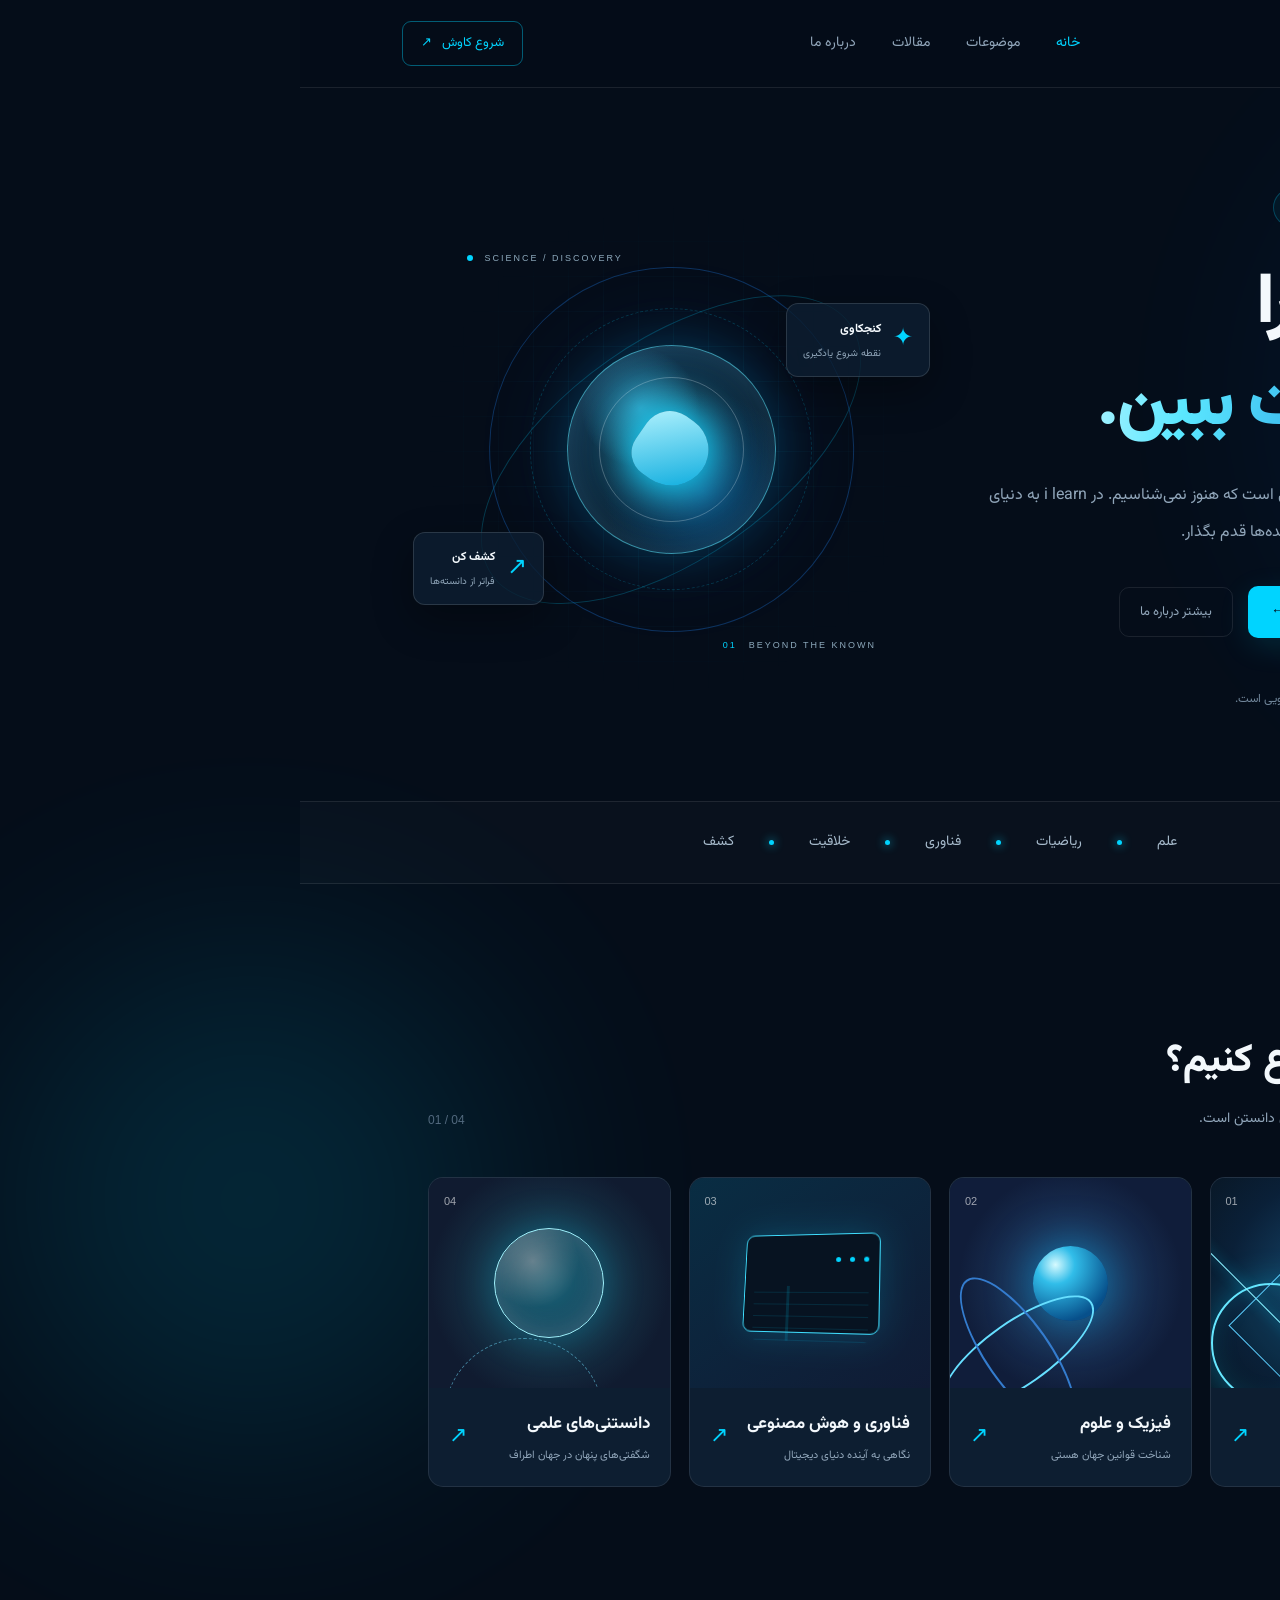
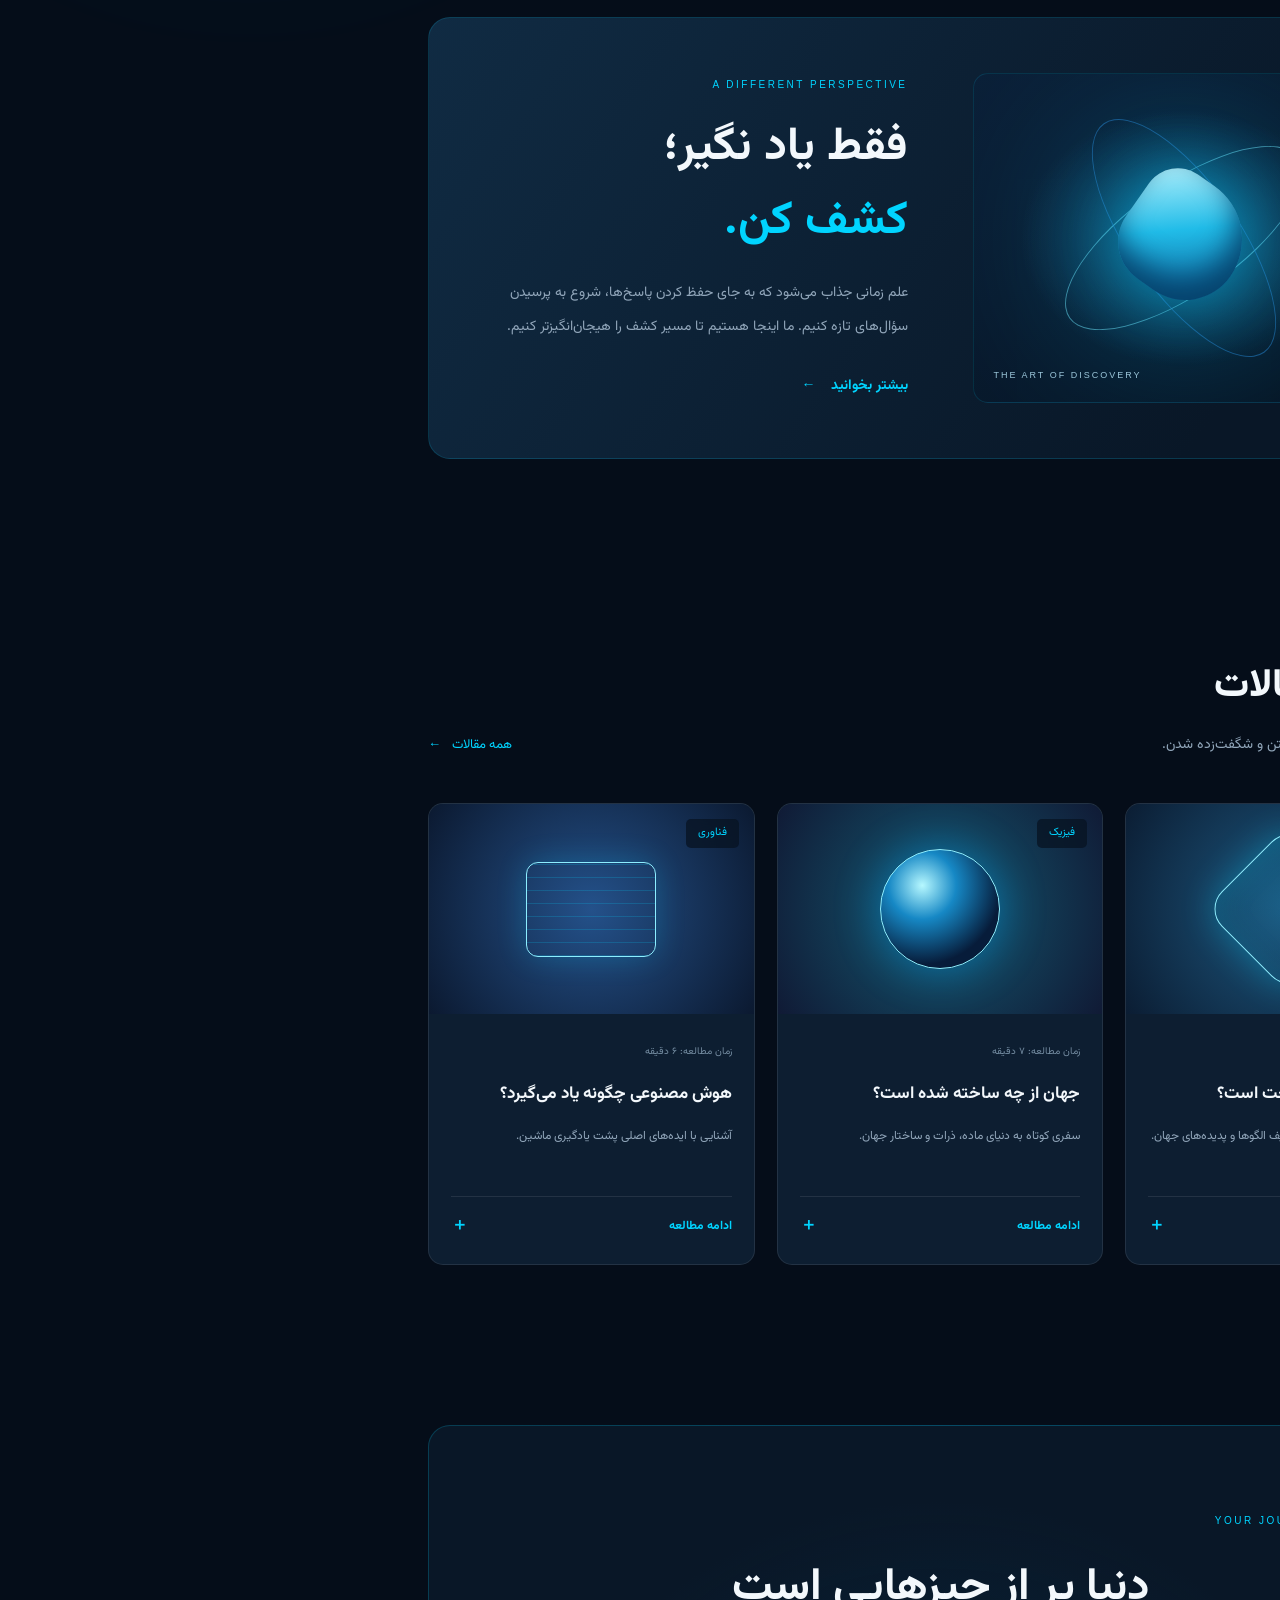
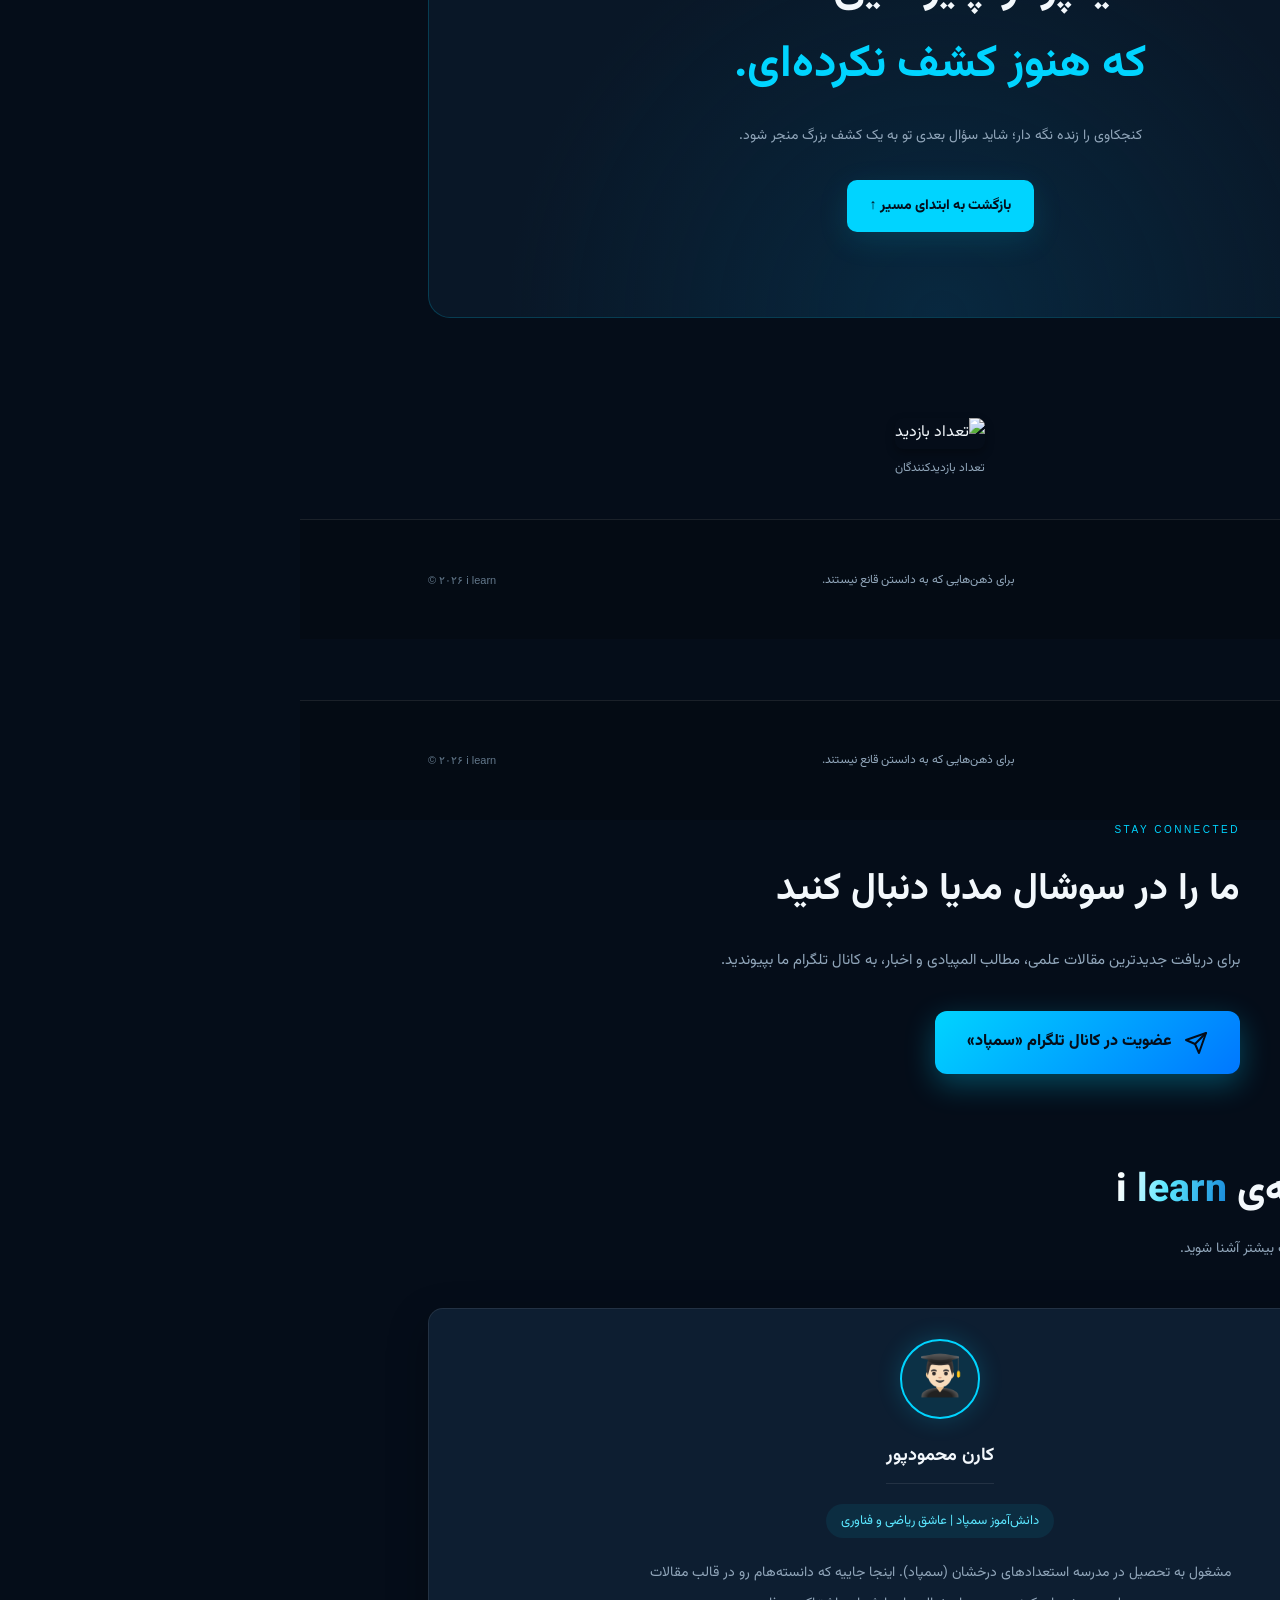
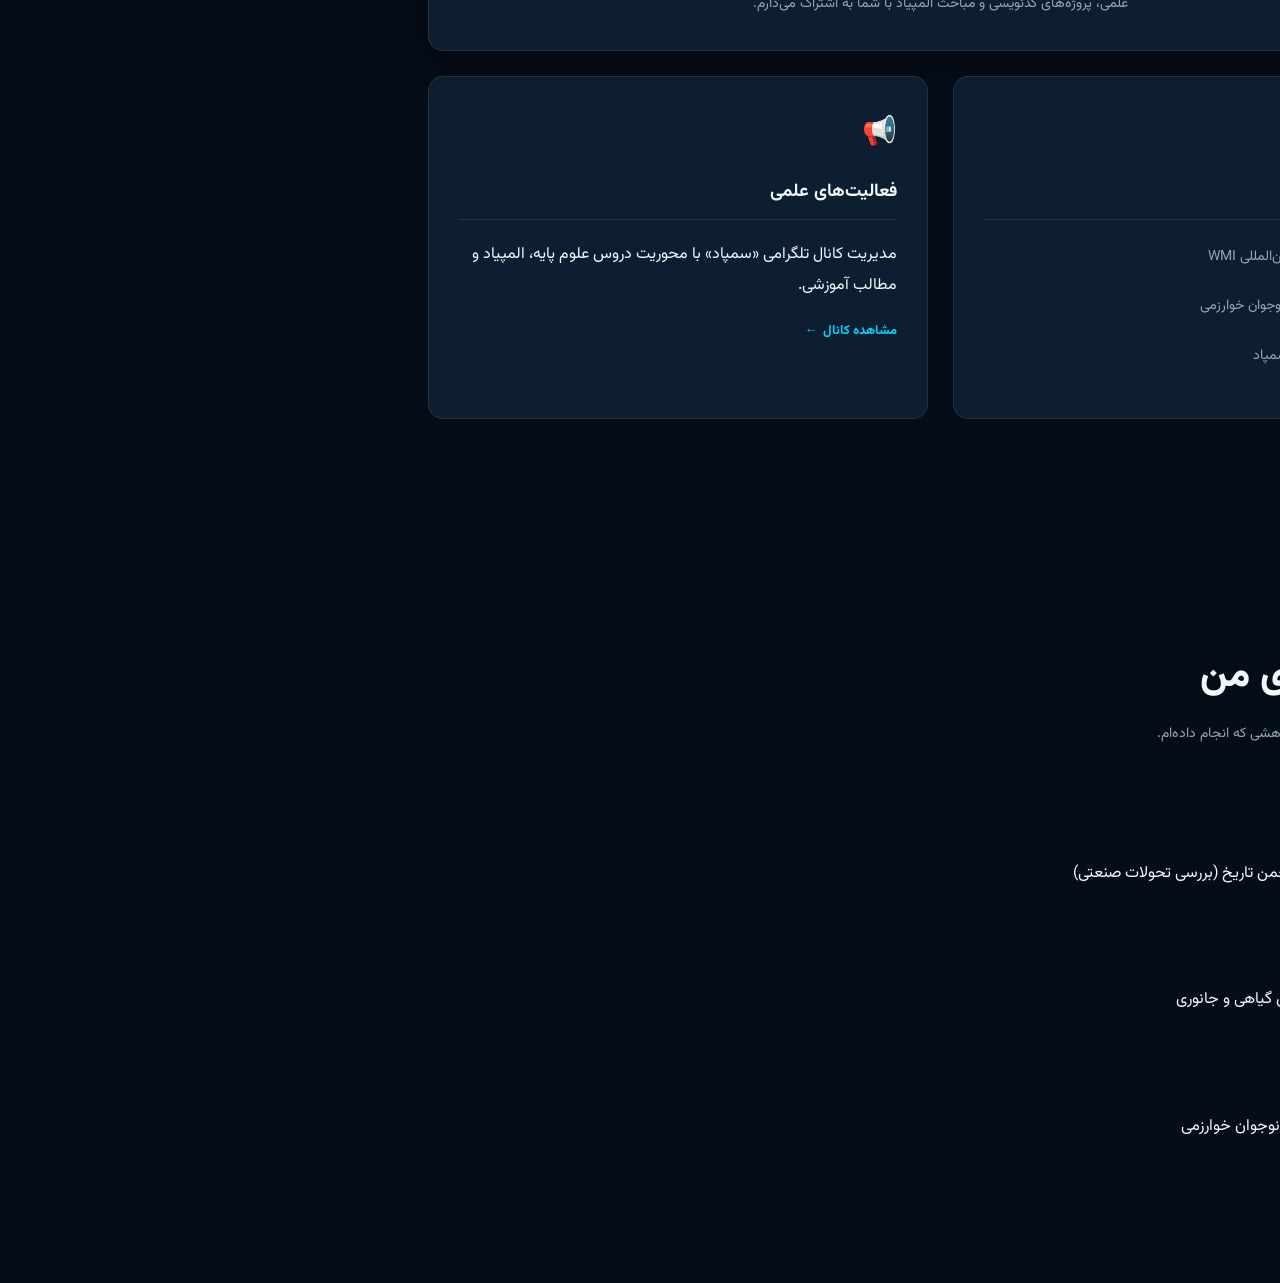
==== index.html @ b5b8e129 "Update index.html" ====
<!DOCTYPE html>
<html lang="fa" dir="rtl">
<head>
    <meta charset="UTF-8">
    <meta name="viewport" content="width=device-width, initial-scale=1.0">
    <meta name="theme-color" content="#050d19">

    <title>i learn | دنیایی برای کشف</title>

    <meta name="description" content="i learn؛ فضایی برای کشف علم، یادگیری ریاضی، فیزیک و فناوری.">

    <link rel="stylesheet" href="style.css">
</head>

<body>

    <!-- پس زمینه تزئینی -->
    <div class="background-glow glow-one"></div>
    <div class="background-glow glow-two"></div>

    <!-- نوار ناوبری -->
    <header class="navbar">
        <a href="#home" class="brand">
            <span class="brand-mark">i</span>
            <span>learn<span class="brand-dot">.</span></span>
        </a>

        <nav class="nav-links">
            <a href="#home" class="active">خانه</a>
            <a href="#explore">موضوعات</a>
            <a href="#articles">مقالات</a>
            <a href="#about">درباره ما</a>
        </nav>

        <a href="#explore" class="nav-cta">
            شروع کاوش
            <span>↗</span>
        </a>

        <button class="menu-toggle" aria-label="باز کردن منو">
            <span></span>
            <span></span>
        </button>
    </header>

    <main>

        <!-- بخش اصلی -->
        <section class="hero" id="home">

            <div class="hero-content">

                <div class="hero-label">
                    <span class="status-dot"></span>
                    دنیایی برای ذهن‌های کنجکاو
                </div>

                <h1>
                    جهان را
                    <span class="gradient-text">متفاوت ببین.</span>
                </h1>

                <p class="hero-description">
                    یادگیری، آغاز کشف چیزهایی است که هنوز نمی‌شناسیم.
                    در i learn به دنیای شگفت‌انگیز علم، فناوری و ایده‌ها قدم بگذار.
                </p>

                <div class="hero-buttons">
                    <a href="#explore" class="button-primary">
                        دنیای دانش را کشف کن
                        <span>←</span>
                    </a>

                    <a href="#about" class="button-secondary">
                        بیشتر درباره ما
                    </a>
                </div>

                <div class="hero-note">
                    <span class="note-line"></span>
                    <span>هر پرسش، آغاز یک ماجراجویی است.</span>
                </div>

            </div>

            <!-- تصویرسازی انتزاعی -->
            <div class="hero-visual">

                <div class="visual-grid"></div>

                <div class="visual-orbit orbit-a"></div>
                <div class="visual-orbit orbit-b"></div>
                <div class="visual-orbit orbit-c"></div>

                <div class="visual-core">
                    <div class="core-inner">
                        <div class="core-light"></div>
                        <div class="core-shape"></div>
                    </div>
                </div>

                <div class="visual-label label-top">
                    <span class="label-indicator"></span>
                    SCIENCE / DISCOVERY
                </div>

                <div class="visual-label label-bottom">
                    <span>01</span>
                    <span>BEYOND THE KNOWN</span>
                </div>

                <div class="floating-card card-top">
                    <span class="floating-icon">✦</span>
                    <div>
                        <strong>کنجکاوی</strong>
                        <small>نقطه شروع یادگیری</small>
                    </div>
                </div>

                <div class="floating-card card-bottom">
                    <span class="floating-icon">↗</span>
                    <div>
                        <strong>کشف کن</strong>
                        <small>فراتر از دانسته‌ها</small>
                    </div>
                </div>

            </div>
        </section>

        <!-- نوار معرفی -->
        <section class="intro-strip">
            <span>علم</span>
            <i></i>
            <span>ریاضیات</span>
            <i></i>
            <span>فناوری</span>
            <i></i>
            <span>خلاقیت</span>
            <i></i>
            <span>کشف</span>
        </section>

        <!-- موضوعات -->
        <section class="explore section" id="explore">

            <div class="section-top">
                <div>
                    <span class="section-kicker">EXPLORE THE WORLD</span>
                    <h2>از کجا شروع کنیم؟</h2>
                    <p>هر مسیر، دریچه‌ای تازه به سوی دانستن است.</p>
                </div>

                <span class="section-number">01 / 04</span>
            </div>

            <div class="category-grid">

                <a href="#articles" class="category-card category-math">
                    <div class="category-image">
                        <div class="math-art">
                            <div class="math-circle"></div>
                            <div class="math-line"></div>
                            <div class="math-square"></div>
                        </div>
                        <span class="category-index">01</span>
                    </div>

                    <div class="category-info">
                        <div>
                            <h3>ریاضیات</h3>
                            <p>زیبایی منطق و دنیای اعداد</p>
                        </div>
                        <span class="category-arrow">↗</span>
                    </div>
                </a>

                <a href="#articles" class="category-card category-physics">
                    <div class="category-image">
                        <div class="physics-art">
                            <div class="physics-sphere"></div>
                            <div class="physics-ring"></div>
                            <div class="physics-ring ring-two"></div>
                        </div>
                        <span class="category-index">02</span>
                    </div>

                    <div class="category-info">
                        <div>
                            <h3>فیزیک و علوم</h3>
                            <p>شناخت قوانین جهان هستی</p>
                        </div>
                        <span class="category-arrow">↗</span>
                    </div>
                </a>

                <a href="#articles" class="category-card category-tech">
                    <div class="category-image">
                        <div class="tech-art">
                            <div class="tech-window">
                                <span></span>
                                <span></span>
                                <span></span>
                                <div class="tech-screen"></div>
                            </div>
                        </div>
                        <span class="category-index">03</span>
                    </div>

                    <div class="category-info">
                        <div>
                            <h3>فناوری و هوش مصنوعی</h3>
                            <p>نگاهی به آینده دنیای دیجیتال</p>
                        </div>
                        <span class="category-arrow">↗</span>
                    </div>
                </a>

                <a href="#articles" class="category-card category-discovery">
                    <div class="category-image">
                        <div class="discovery-art">
                            <div class="discovery-glass"></div>
                            <div class="discovery-light"></div>
                        </div>
                        <span class="category-index">04</span>
                    </div>

                    <div class="category-info">
                        <div>
                            <h3>دانستنی‌های علمی</h3>
                            <p>شگفتی‌های پنهان در جهان اطراف</p>
                        </div>
                        <span class="category-arrow">↗</span>
                    </div>
                </a>

            </div>
        </section>

        <!-- بخش ویژه -->
        <section class="feature-section">

            <div class="feature-visual">
                <div class="feature-image">
                    <div class="feature-glow"></div>
                    <div class="feature-orbit"></div>
                    <div class="feature-orbit feature-orbit-two"></div>
                    <div class="feature-object"></div>
                    <span class="feature-caption">THE ART OF DISCOVERY</span>
                </div>
            </div>

            <div class="feature-content">
                <span class="section-kicker">A DIFFERENT PERSPECTIVE</span>

                <h2>
                    فقط یاد نگیر؛
                    <span>کشف کن.</span>
                </h2>

                <p>
                    علم زمانی جذاب می‌شود که به جای حفظ کردن پاسخ‌ها،
                    شروع به پرسیدن سؤال‌های تازه کنیم.
                    ما اینجا هستیم تا مسیر کشف را هیجان‌انگیزتر کنیم.
                </p>

                <a href="#articles" class="text-link">
                    بیشتر بخوانید
                    <span>←</span>
                </a>
            </div>

        </section>

        <!-- مقالات -->
        <section class="articles section" id="articles">

            <div class="section-top">
                <div>
                    <span class="section-kicker">FRESH IDEAS</span>
                    <h2>از دنیای مقالات</h2>
                    <p>ایده‌هایی برای فکر کردن، یاد گرفتن و شگفت‌زده شدن.</p>
                </div>

                <a href="#articles" class="all-articles">
                    همه مقالات
                    <span>←</span>
                </a>
            </div>

            <div class="article-grid">

                <!-- مقاله اول: ریاضیات -->
                <article class="article-card">
                    <div class="article-cover cover-one">
                        <span class="article-tag">ریاضیات</span>
                        <div class="article-abstract abstract-one"></div>
                    </div>

                    <div class="article-body">
                        <span class="article-meta">زمان مطالعه: ۵ دقیقه</span>

                        <h3>چرا ریاضیات زبان طبیعت است؟</h3>

                        <p>
                            نگاهی به نقش ریاضیات در توصیف الگوها و پدیده‌های جهان.
                        </p>

                        <details class="article-details">
                            <summary>ادامه مطالعه</summary>

                            <div class="article-full">

                                <p>
                                    به اطراف خود نگاه کن؛ از شکل منظم یک دانه برف
                                    گرفته تا حرکت سیاره‌ها در آسمان، همه‌جا می‌توان
                                    ردپایی از نظم و الگو پیدا کرد. ریاضیات ابزاری است
                                    که به ما کمک می‌کند این نظم را بشناسیم و توصیف کنیم.
                                </p>

                                <h4>۱. طبیعت و هندسه</h4>

                                <p>
                                    بسیاری از شکل‌های طبیعی را می‌توان با مفاهیم
                                    هندسی بررسی کرد. تقارن در گل‌ها، ساختار شش‌ضلعی
                                    لانه زنبور و شکل‌های مارپیچی در بعضی گیاهان،
                                    نمونه‌هایی از ارتباط هندسه و طبیعت هستند.
                                </p>

                                <h4>۲. ریاضیات در حرکت</h4>

                                <p>
                                    وقتی یک توپ را پرتاب می‌کنیم، مسیر حرکت آن را
                                    می‌توان با روابط ریاضی توصیف کرد. فیزیک‌دانان
                                    با استفاده از معادلات، حرکت اجسام را بررسی
                                    می‌کنند و حتی می‌توانند موقعیت آینده آن‌ها را
                                    پیش‌بینی کنند.
                                </p>

                                <h4>۳. الگوهای شگفت‌انگیز</h4>

                                <p>
                                    دنباله فیبوناچی یکی از الگوهای مشهور ریاضی است.
                                    در این دنباله، هر عدد از جمع دو عدد قبلی به دست
                                    می‌آید. برخی ساختارهای گیاهی به الگوهایی نزدیک
                                    به این دنباله شباهت دارند؛ البته همه الگوهای
                                    طبیعت دقیقاً از آن پیروی نمی‌کنند.
                                </p>

                                <h4>پس چرا ریاضیات مهم است؟</h4>

                                <p>
                                    ریاضیات فقط مجموعه‌ای از فرمول‌ها و محاسبات
                                    نیست؛ زبانی برای ساختن مدل، پیدا کردن ارتباط‌ها
                                    و پاسخ دادن به پرسش‌های علمی است. هرچه بهتر
                                    این زبان را یاد بگیریم، ابزار بیشتری برای
                                    فهمیدن جهان در اختیار خواهیم داشت.
                                </p>

                            </div>
                        </details>
                    </div>
                </article>

                <!-- مقاله دوم: فیزیک -->
                <article class="article-card">
                    <div class="article-cover cover-two">
                        <span class="article-tag">فیزیک</span>
                        <div class="article-abstract abstract-two"></div>
                    </div>

                    <div class="article-body">
                        <span class="article-meta">زمان مطالعه: ۷ دقیقه</span>

                        <h3>جهان از چه ساخته شده است؟</h3>

                        <p>
                            سفری کوتاه به دنیای ماده، ذرات و ساختار جهان.
                        </p>

                        <details class="article-details">
                            <summary>ادامه مطالعه</summary>

                            <div class="article-full">

                                <p>
                                    هر چیزی که در اطراف خود می‌بینیم، از کتاب و
                                    میز گرفته تا آب و هوایی که تنفس می‌کنیم،
                                    بخشی از دنیای فیزیکی ماست. اما اگر بتوانیم
                                    ماده را بارها و بارها کوچک‌تر کنیم، در نهایت
                                    به چه چیزی می‌رسیم؟
                                </p>

                                <h4>۱. اتم؛ سازنده بسیاری از مواد</h4>

                                <p>
                                    مواد معمولی از اتم‌ها ساخته شده‌اند. هر اتم
                                    از یک هسته کوچک و الکترون‌هایی در اطراف آن
                                    تشکیل شده است. هسته نیز شامل پروتون و نوترون
                                    است.
                                </p>

                                <h4>۲. دنیای کوچک‌تر از اتم</h4>

                                <p>
                                    پروتون‌ها و نوترون‌ها خود از ذرات بنیادی‌تری
                                    به نام کوارک ساخته شده‌اند. الکترون‌ها نیز
                                    در دسته ذرات بنیادی قرار می‌گیرند؛ یعنی
                                    تا امروز ساختار کوچک‌تری برای آن‌ها کشف نشده است.
                                </p>

                                <h4>۳. آیا همه جهان از ماده معمولی ساخته شده؟</h4>

                                <p>
                                    نه! دانشمندان با بررسی حرکت کهکشان‌ها و
                                    گسترش جهان به این نتیجه رسیده‌اند که بخش
                                    بزرگی از محتوای کیهان را چیزهایی تشکیل
                                    می‌دهند که هنوز شناخت کاملی از آن‌ها نداریم:
                                    ماده تاریک و انرژی تاریک.
                                </p>

                                <h4>۴. فیزیک چگونه به ما کمک می‌کند؟</h4>

                                <p>
                                    فیزیک تلاش می‌کند قوانین حاکم بر طبیعت را
                                    کشف کند؛ از رفتار ذرات بسیار کوچک گرفته
                                    تا حرکت سیاره‌ها و تحول ستاره‌ها.
                                    همین قوانین پایه بسیاری از فناوری‌های
                                    امروزی، از تلفن همراه تا تجهیزات پزشکی هستند.
                                </p>

                                <p>
                                    جهان هنوز پر از پرسش‌های بی‌پاسخ است.
                                    شاید یکی از کشف‌های آینده، نتیجه کنجکاوی
                                    یک دانش‌آموز باشد!
                                </p>

                            </div>
                        </details>
                    </div>
                </article>

                <!-- مقاله سوم: هوش مصنوعی -->
                <article class="article-card">
                    <div class="article-cover cover-three">
                        <span class="article-tag">فناوری</span>
                        <div class="article-abstract abstract-three"></div>
                    </div>

                    <div class="article-body">
                        <span class="article-meta">زمان مطالعه: ۶ دقیقه</span>

                        <h3>هوش مصنوعی چگونه یاد می‌گیرد؟</h3>

                        <p>
                            آشنایی با ایده‌های اصلی پشت یادگیری ماشین.
                        </p>

                        <details class="article-details">
                            <summary>ادامه مطالعه</summary>

                            <div class="article-full">

                                <p>
                                    تصور کن می‌خواهیم به یک رایانه یاد بدهیم
                                    که تصویر گربه را از تصویر سگ تشخیص دهد.
                                    آیا لازم است تمام قوانین تشخیص را خودمان
                                    برای رایانه بنویسیم؟ در بسیاری از روش‌های
                                    هوش مصنوعی، پاسخ منفی است.
                                </p>

                                <h4>۱. یادگیری از داده‌ها</h4>

                                <p>
                                    در یادگیری ماشین، به رایانه نمونه‌های زیادی
                                    از داده‌ها نشان می‌دهیم. برای مثال، تصاویر
                                    گربه‌ها و سگ‌ها را در اختیار یک مدل قرار
                                    می‌دهیم تا ویژگی‌های مهم آن‌ها را پیدا کند.
                                </p>

                                <h4>۲. مدل چگونه بهتر می‌شود؟</h4>

                                <p>
                                    مدل ابتدا پیش‌بینی‌هایی انجام می‌دهد.
                                    سپس پاسخ‌هایش با پاسخ درست مقایسه می‌شوند.
                                    اگر اشتباه کند، فرایند آموزش پارامترهای
                                    داخلی مدل را تغییر می‌دهد تا در نمونه‌های
                                    بعدی عملکرد بهتری داشته باشد.
                                </p>

                                <h4>۳. آیا هوش مصنوعی واقعاً می‌فهمد؟</h4>

                                <p>
                                    عملکرد هوش مصنوعی می‌تواند بسیار شگفت‌انگیز
                                    باشد، اما نباید آن را با فهم انسانی یکسان
                                    بدانیم. یک مدل ممکن است پاسخ‌هایی روان و
                                    قانع‌کننده تولید کند، اما همچنان اشتباه کند
                                    یا اطلاعات نادرست ارائه دهد.
                                </p>

                                <h4>۴. کاربردهای هوش مصنوعی</h4>

                                <p>
                                    امروزه از هوش مصنوعی در ترجمه زبان‌ها،
                                    تشخیص تصاویر، کمک به پژوهش‌های علمی،
                                    پیشنهاد محتوا و بسیاری از ابزارهای روزمره
                                    استفاده می‌شود.
                                </p>

                                <h4>نکته مهم</h4>

                                <p>
                                    هوش مصنوعی ابزاری قدرتمند است، اما استفاده
                                    درست از آن به بررسی، تفکر انتقادی و نظارت
                                    انسان نیاز دارد. بهترین نتیجه زمانی به دست
                                    می‌آید که انسان از این ابزار برای تقویت
                                    توانایی‌های خودش استفاده کند.
                                </p>

                            </div>
                        </details>
                    </div>
                </article>

            </div>
        </section>

        <!-- دعوت به کنجکاوی -->
        <section class="closing-section" id="about">
            <span class="section-kicker">YOUR JOURNEY STARTS HERE</span>

            <h2>
                دنیا پر از چیزهایی است
                <span>که هنوز کشف نکرده‌ای.</span>
            </h2>

            <p>
                کنجکاوی را زنده نگه دار؛
                شاید سؤال بعدی تو به یک کشف بزرگ منجر شود.
            </p>

            <a href="#home" class="button-primary">
                بازگشت به ابتدای مسیر ↑
            </a>
        </section>

    </main>

    <!-- پاورقی -->
        </main> <!-- این تگ بسته شدن main هست -->

        </main>

    <!-- 👇 بخش شمارنده بازدید (تمیز) 👇 -->
    <div style="text-align: center; margin: 30px 0 20px; padding-bottom: 20px;">
        <a href="https://www.hitwebcounter.com/" target="_blank" rel="noopener">
            <!-- من فقط عکس شمارنده رو نگه داشتم و لینک اضافه رو برداشتم -->
            <img src="https://www.hitwebcounter.com/counter/counter.php?page=21527311&style=0036&nbdigits=6&type=page" alt="تعداد بازدید" style="border:0; max-width:100%; height:auto; border-radius: 8px; box-shadow: 0 4px 10px rgba(0,0,0,0.3);" />
        </a>
        <div style="font-family: 'Vazirmatn', sans-serif; font-size: 12px; color: #91a6ba; margin-top: 8px;">
            تعداد بازدیدکنندگان
        </div>
    </div>

    <!-- 👇 پاورقی (فقط یک بار) 👇 -->
    <footer class="footer">
        <a href="index.html" class="brand">
            <span class="brand-mark">i</span>
            <span>learn<span class="brand-dot">.</span></span>
        </a>

        <p>برای ذهن‌هایی که به دانستن قانع نیستند.</p>

        <span class="footer-copy">© ۲۰۲۶ i learn</span>
    </footer>

    <script>
        const menuButton = document.querySelector('.menu-toggle');
        const navigation = document.querySelector('.nav-links');
        menuButton.addEventListener('click', () => {
            navigation.classList.toggle('show');
            menuButton.classList.toggle('opened');
        });
    </script>

</body>
</html>


        <p>برای ذهن‌هایی که به دانستن قانع نیستند.</p>

        <span class="footer-copy">© ۲۰۲۶ i learn</span>
    </footer>
    <footer class="footer">
        <a href="#home" class="brand">
            <span class="brand-mark">i</span>
            <span>learn<span class="brand-dot">.</span></span>
        </a>

        <p>برای ذهن‌هایی که به دانستن قانع نیستند.</p>

        <span class="footer-copy">© ۲۰۲۶ i learn</span>
    </footer>

    <script>
        const menuButton = document.querySelector('.menu-toggle');
        const navigation = document.querySelector('.nav-links');

        menuButton.addEventListener('click', () => {
            navigation.classList.toggle('show');
            menuButton.classList.toggle('opened');
        });

        document.querySelectorAll('.nav-links a').forEach(link => {
            link.addEventListener('click', () => {
                navigation.classList.remove('show');
                menuButton.classList.remove('opened');
            });
        });
    </script>

</body>
</html>

        <!-- =========================
             18. ما را در شبکه‌های اجتماعی دنبال کنید
        ========================= -->
        <section class="social-section" id="social">
            <div class="social-container">
                <span class="section-kicker">STAY CONNECTED</span>
                <h2>ما را در سوشال مدیا دنبال کنید</h2>
                <p>برای دریافت جدیدترین مقالات علمی، مطالب المپیادی و اخبار، به کانال تلگرام ما بپیوندید.</p>
                
                <a href="https://t.me/ssaammppaadd" target="_blank" class="telegram-btn">
                    <svg viewBox="0 0 24 24" width="24" height="24" stroke="currentColor" stroke-width="2" fill="none" stroke-linecap="round" stroke-linejoin="round" class="css-i6dzq1"><line x1="22" y1="2" x2="11" y2="13"></line><polygon points="22 2 15 22 11 13 2 9 22 2"></polygon></svg>
                    عضویت در کانال تلگرام «سمپاد»
                </a>
            </div>
        </section>

        <!-- =========================
             19. بخش معرفی و افتخارات
        ========================= -->
        <section class="profile-section section" id="profile">
            
            <div class="section-top">
                <div>
                    <span class="section-kicker">BEHIND THE SCENES</span>
                    <h2>پشت صحنه‌ی <span class="gradient-text" style="display:inline;">i learn</span></h2>
                    <p>با سازنده و اهداف این وب‌سایت بیشتر آشنا شوید.</p>
                </div>
            </div>

            <div class="profile-grid">
                
                <!-- کارت اول: معرفی -->
                <div class="profile-card profile-main">
                    <div class="profile-avatar">👨🏻‍🎓</div>
                    <h3>کارن محمودپور</h3>
                    <span class="profile-role">دانش‌آموز سمپاد | عاشق ریاضی و فناوری</span>
                    <p>
                        مشغول به تحصیل در مدرسه استعدادهای درخشان (سمپاد). 
                        اینجا جاییه که دانسته‌هام رو در قالب مقالات علمی، پروژه‌های کدنویسی و مباحث المپیاد با شما به اشتراک می‌ذارم.
                    </p>
                </div>

                <!-- کارت دوم: افتخارات -->
                <div class="profile-card">
                    <div class="profile-icon">🏆</div>
                    <h3>افتخارات</h3>
                    <ul class="profile-list">
                        <li><span>🥈</span> مدال نقره المپیاد بین‌المللی WMI</li>
                        <li><span>🥇</span> مقام‌آوری جشنواره نوجوان خوارزمی</li>
                        <li><span>🎓</span> تحصیل در مدرسه سمپاد</li>
                    </ul>
                </div>

                <!-- کارت سوم: کانال -->
                <div class="profile-card">
                    <div class="profile-icon">📢</div>
                    <h3>فعالیت‌های علمی</h3>
                    <p style="margin-bottom: 15px;">مدیریت کانال تلگرامی «سمپاد» با محوریت دروس علوم پایه، المپیاد و مطالب آموزشی.</p>
                    <a href="https://t.me/ssaammppaadd" target="_blank" style="color: var(--cyan); font-size: 13px; font-weight: 700; text-decoration: none; display: inline-flex; align-items: center; gap: 5px;">
                        مشاهده کانال <span>←</span>
                    </a>
                </div>

            </div>
        </section>

        <!-- =========================
             20. بخش نمونه‌کارها (Portfolio)
        ========================= -->
        <section class="portfolio-section section" id="portfolio">
            
            <div class="section-top">
                <div>
                    <span class="section-kicker">MY PROJECTS</span>
                    <h2>نمونه‌کارهای من</h2>
                    <p>گزیده‌ای از پروژه‌های علمی و پژوهشی که انجام داده‌ام.</p>
                </div>
            </div>

            <div class="portfolio-grid">
                
                <!-- کارت ۱ -->
                <div class="portfolio-card">
                    <div class="portfolio-icon">📜</div>
                    <div class="portfolio-info">
                        <h3>انقلاب صنعتی در جهان</h3>
                        <p>پروژه‌ی پژوهشی و ارائه‌ی انجمن تاریخ (بررسی تحولات صنعتی)</p>
                        <!-- لینک گوگل درایو تو اینجاست (تغییر داده شده برای اجرای درست) -->
                        <a href="https://drive.google.com/uc?export=download&id=1n3udW8XbCtnYz8z2We0LVcAkr98sqGYP" target="_blank" class="portfolio-btn">مشاهده فایل PDF ↗</a>
                    </div>
                </div>

                <!-- کارت ۲ (برای بعدی‌ها) -->
                <div class="portfolio-card">
                    <div class="portfolio-icon">🧪</div>
                    <div class="portfolio-info">
                        <h3>آزمایشگاه علوم</h3>
                        <p>گزارش آزمایش‌های بافت‌های گیاهی و جانوری</p>
                        <!-- این لینک رو بعدا با فایل خودت جایگزین کن -->
                        <a href="#" target="_blank" class="portfolio-btn">به زودی... ↗</a>
                    </div>
                </div>

                <!-- کارت ۳ (برای بعدی‌ها) -->
                <div class="portfolio-card">
                    <div class="portfolio-icon">🏆</div>
                    <div class="portfolio-info">
                        <h3>پروژه خوارزمی</h3>
                        <p>مستندات و ارائه‌ی جشنواره نوجوان خوارزمی</p>
                        <!-- این لینک رو بعدا با فایل خودت جایگزین کن -->
                        <a href="#" target="_blank" class="portfolio-btn">به زودی... ↗</a>
                    </div>
                </div>

            </div>
        </section>
---- style.css ----
@import url('https://fonts.googleapis.com/css2?family=Vazirmatn:wght@300;400;500;600;700;800;900&display=swap');

/* =========================
   01. متغیرها و تنظیمات پایه
========================= */

:root {
    --bg: #050d19;
    --bg-soft: #091727;
    --surface: #0d1e31;
    --surface-light: #132b42;

    --cyan: #00d4ff;
    --cyan-soft: #5be7ff;
    --blue: #1675d1;

    --white: #f3f8fc;
    --muted: #91a6ba;
    --border: rgba(255,255,255,0.09);

    --font: 'Vazirmatn', Tahoma, sans-serif;
}

* {
    margin: 0;
    padding: 0;
    box-sizing: border-box;
}

html {
    scroll-behavior: smooth;
    scroll-padding-top: 100px;
}

body {
    font-family: var(--font);
    background: var(--bg);
    color: var(--white);
    line-height: 1.9;
    overflow-x: hidden;
}

a {
    color: inherit;
    text-decoration: none;
}

button {
    font-family: inherit;
}

::selection {
    background: var(--cyan);
    color: var(--bg);
}

/* =========================
   02. نورهای پس زمینه
========================= */

.background-glow {
    position: absolute;
    width: 500px;
    height: 500px;
    border-radius: 50%;
    filter: blur(120px);
    opacity: 0.13;
    pointer-events: none;
    z-index: -1;
}

.glow-one {
    background: #0077ff;
    top: 150px;
    right: -250px;
}

.glow-two {
    background: #00d4ff;
    top: 950px;
    left: -300px;
}

/* =========================
   03. نوار ناوبری
========================= */

.navbar {
    width: 100%;
    height: 88px;
    padding: 0 8%;
    display: flex;
    justify-content: space-between;
    align-items: center;

    position: sticky;
    top: 0;
    z-index: 100;

    background: rgba(5,13,25,0.85);
    backdrop-filter: blur(18px);
    -webkit-backdrop-filter: blur(18px);

    border-bottom: 1px solid var(--border);
}

.brand {
    display: flex;
    align-items: center;
    gap: 9px;
    font-family: Arial, sans-serif;
    font-size: 28px;
    font-weight: 800;
    letter-spacing: -1.5px;
    direction: ltr;
}

.brand-mark {
    width: 36px;
    height: 36px;
    display: grid;
    place-items: center;

    background: var(--cyan);
    color: var(--bg);
    border-radius: 11px;

    font-size: 25px;
    font-weight: 900;
}

.brand-dot {
    color: var(--cyan);
}

.nav-links {
    display: flex;
    align-items: center;
    gap: 36px;
    color: var(--muted);
    font-size: 14px;
}

.nav-links a {
    transition: 0.25s;
}

.nav-links a:hover,
.nav-links a.active {
    color: var(--cyan);
}

.nav-cta {
    padding: 9px 18px;
    border: 1px solid rgba(0,212,255,0.4);
    border-radius: 9px;
    color: var(--cyan);
    font-size: 13px;
    transition: 0.3s;
}

.nav-cta span {
    margin-right: 7px;
}

.nav-cta:hover {
    background: var(--cyan);
    color: var(--bg);
    box-shadow: 0 0 25px #00d4ff35;
}

.menu-toggle {
    display: none;
    background: none;
    border: none;
    cursor: pointer;
}

/* =========================
   04. بخش اصلی
========================= */

.hero {
    min-height: 690px;
    padding: 100px 10% 90px;

    display: grid;
    grid-template-columns: 1fr 1fr;
    align-items: center;
    gap: 50px;

    position: relative;
    overflow: hidden;
}

.hero-content {
    max-width: 580px;
    position: relative;
    z-index: 2;
    animation: enter-right 1s ease both;
}

.hero-label {
    display: inline-flex;
    align-items: center;
    gap: 10px;

    padding: 7px 15px;
    border: 1px solid rgba(0,212,255,0.25);
    border-radius: 50px;

    background: rgba(0,212,255,0.05);
    color: var(--cyan-soft);
    font-size: 12px;
}

.status-dot {
    width: 7px;
    height: 7px;
    border-radius: 50%;
    background: var(--cyan);
    box-shadow: 0 0 12px var(--cyan);
}

.hero h1 {
    margin-top: 27px;
    font-size: clamp(43px, 5.5vw, 72px);
    line-height: 1.45;
    font-weight: 900;
    letter-spacing: -2px;
}

.gradient-text {
    display: block;
    background: linear-gradient(
        100deg,
        #ffffff 5%,
        #5be7ff 45%,
        #1686d9 100%
    );
    -webkit-background-clip: text;
    background-clip: text;
    color: transparent;
}

.hero-description {
    max-width: 500px;
    color: var(--muted);
    font-size: 16px;
    line-height: 2.3;
    margin-top: 20px;
}

.hero-buttons {
    display: flex;
    align-items: center;
    gap: 15px;
    flex-wrap: wrap;
    margin-top: 34px;
}

.button-primary {
    display: inline-flex;
    align-items: center;
    gap: 15px;

    padding: 13px 23px;
    border-radius: 10px;

    background: var(--cyan);
    color: #03101d;
    font-weight: 800;
    font-size: 14px;

    box-shadow: 0 8px 30px #00d4ff20;
    transition: 0.3s;
}

.button-primary:hover {
    transform: translateY(-4px);
    box-shadow: 0 12px 35px #00d4ff45;
}

.button-secondary {
    padding: 12px 20px;
    color: var(--muted);
    font-size: 13px;
    border: 1px solid var(--border);
    border-radius: 10px;
    transition: 0.3s;
}

.button-secondary:hover {
    color: var(--white);
    border-color: var(--cyan);
}

.hero-note {
    display: flex;
    align-items: center;
    gap: 12px;
    margin-top: 50px;
    color: #71869a;
    font-size: 12px;
}

.note-line {
    width: 35px;
    height: 1px;
    background: var(--cyan);
}

/* =========================
   05. تصویرسازی اصلی
========================= */

.hero-visual {
    position: relative;
    width: 100%;
    max-width: 520px;
    aspect-ratio: 1 / 1;
    margin: auto;

    display: grid;
    place-items: center;
    isolation: isolate;

    animation: enter-left 1.1s ease both;
}

.visual-grid {
    position: absolute;
    inset: 0;
    z-index: -2;

    background-image:
        linear-gradient(rgba(0,212,255,0.08) 1px, transparent 1px),
        linear-gradient(90deg, rgba(0,212,255,0.08) 1px, transparent 1px);

    background-size: 35px 35px;

    mask-image: radial-gradient(circle, black, transparent 72%);
}

.visual-orbit {
    position: absolute;
    width: 70%;
    height: 70%;
    border: 1px solid rgba(0,212,255,0.23);
    border-radius: 50%;
    transform: rotate(-35deg);
}

.orbit-a {
    width: 90%;
    height: 45%;
    transform: rotate(-35deg);
    animation: orbit-rotate 22s linear infinite;
}

.orbit-b {
    width: 75%;
    height: 75%;
    border-color: rgba(32,120,220,0.35);
    transform: rotate(45deg);
    animation: orbit-reverse 27s linear infinite;
}

.orbit-c {
    width: 58%;
    height: 58%;
    border-style: dashed;
    border-color: rgba(0,212,255,0.2);
}

.visual-core {
    width: 43%;
    aspect-ratio: 1;
    border-radius: 50%;

    display: grid;
    place-items: center;

    background:
        radial-gradient(circle at 35% 30%, #2a8eb1, transparent 30%),
        radial-gradient(circle at 65% 70%, #0c4e7e, transparent 50%),
        linear-gradient(145deg, #123a56, #071321);

    box-shadow:
        0 0 50px #00bfff35,
        0 0 100px #0077ff20,
        inset 0 0 30px #8aeaff20;

    border: 1px solid rgba(91,231,255,0.55);
    position: relative;
}

.core-inner {
    width: 70%;
    height: 70%;
    border: 1px solid rgba(255,255,255,0.25);
    border-radius: 50%;
    display: grid;
    place-items: center;
    position: relative;
}

.core-light {
    position: absolute;
    width: 55%;
    height: 55%;
    border-radius: 50%;
    background: #56e7ff;
    filter: blur(28px);
    opacity: 0.8;
}

.core-shape {
    width: 50%;
    height: 50%;
    border-radius: 45% 55% 60% 40%;
    background: linear-gradient(135deg, #b8f5ff, #00a7dc);
    box-shadow: 0 0 40px #00d4ff;
    transform: rotate(35deg);
}

.visual-label {
    position: absolute;
    color: #8eaabd;
    font-family: Arial, sans-serif;
    font-size: 9px;
    letter-spacing: 2px;
    direction: ltr;
}

.label-top {
    top: 9%;
    left: 8%;
}

.label-bottom {
    bottom: 8%;
    right: 8%;
    display: flex;
    gap: 12px;
}

.label-bottom span:first-child {
    color: var(--cyan);
}

.label-indicator {
    display: inline-block;
    width: 6px;
    height: 6px;
    border-radius: 50%;
    background: var(--cyan);
    margin-right: 7px;
}

.floating-card {
    position: absolute;
    display: flex;
    align-items: center;
    gap: 12px;

    padding: 13px 16px;
    border: 1px solid rgba(255,255,255,0.13);
    border-radius: 12px;

    background: rgba(13,30,49,0.8);
    backdrop-filter: blur(15px);
    box-shadow: 0 15px 40px #0005;
}

.floating-card strong {
    display: block;
    font-size: 12px;
}

.floating-card small {
    display: block;
    font-size: 10px;
    color: var(--muted);
    margin-top: 3px;
}

.floating-icon {
    color: var(--cyan);
    font-size: 24px;
}

.card-top {
    top: 20%;
    right: -3%;
    animation: float 5s ease-in-out infinite;
}

.card-bottom {
    bottom: 18%;
    left: -3%;
    animation: float 6s ease-in-out infinite reverse;
}

/* =========================
   06. نوار موضوعات
========================= */

.intro-strip {
    display: flex;
    justify-content: center;
    align-items: center;
    flex-wrap: wrap;
    gap: 35px;

    padding: 27px 10%;
    border-top: 1px solid var(--border);
    border-bottom: 1px solid var(--border);

    background: rgba(255,255,255,0.015);
    color: #a7bbcc;
    font-size: 14px;
}

.intro-strip i {
    width: 5px;
    height: 5px;
    border-radius: 50%;
    background: var(--cyan);
    box-shadow: 0 0 10px var(--cyan);
}

/* =========================
   07. تنظیمات عمومی بخش‌ها
========================= */

.section {
    padding: 110px 10%;
}

.section-top {
    display: flex;
    align-items: end;
    justify-content: space-between;
    gap: 25px;
    margin-bottom: 45px;
}

.section-kicker {
    display: block;
    color: var(--cyan);
    font-family: Arial, sans-serif;
    font-size: 10px;
    letter-spacing: 2.5px;
    direction: ltr;
    text-align: right;
}

.section-top h2 {
    font-size: clamp(26px, 3.5vw, 39px);
    font-weight: 800;
    margin-top: 12px;
}

.section-top p {
    color: var(--muted);
    font-size: 14px;
    margin-top: 7px;
}

.section-number {
    color: #52697e;
    font-family: Arial, sans-serif;
    font-size: 12px;
    direction: ltr;
}

/* =========================
   08. کارت‌های دسته‌بندی
========================= */

.category-grid {
    display: grid;
    grid-template-columns: repeat(4, 1fr);
    gap: 18px;
}

.category-card {
    overflow: hidden;
    background: var(--surface);
    border: 1px solid var(--border);
    border-radius: 15px;
    transition: 0.35s;
}

.category-card:hover {
    transform: translateY(-8px);
    border-color: rgba(0,212,255,0.5);
    box-shadow: 0 18px 45px #0005;
}

.category-image {
    height: 210px;
    position: relative;
    overflow: hidden;
    display: grid;
    place-items: center;
}

.category-index {
    position: absolute;
    top: 13px;
    left: 15px;
    font-family: Arial, sans-serif;
    font-size: 11px;
    color: rgba(255,255,255,0.6);
    direction: ltr;
}

.category-info {
    display: flex;
    justify-content: space-between;
    align-items: center;
    padding: 20px;
}

.category-info h3 {
    font-size: 17px;
    font-weight: 700;
}

.category-info p {
    font-size: 11px;
    color: var(--muted);
    margin-top: 5px;
}

.category-arrow {
    color: var(--cyan);
    font-size: 22px;
    transition: 0.3s;
}

.category-card:hover .category-arrow {
    transform: translate(-5px, -5px);
}

/* تصویرسازی ریاضی */

.category-math .category-image {
    background: radial-gradient(circle at 50% 50%, #174a70, #0a2038 65%, #091827);
}

.math-circle {
    position: absolute;
    width: 120px;
    height: 120px;
    border: 2px solid #66e7ff;
    border-radius: 50%;
    box-shadow: 0 0 35px #00d4ff55, inset 0 0 25px #00d4ff25;
}

.math-line {
    position: absolute;
    width: 180px;
    height: 1px;
    background: #8befff;
    transform: rotate(45deg);
    box-shadow: 0 0 12px #00d4ff;
}

.math-square {
    position: absolute;
    width: 85px;
    height: 85px;
    border: 1px solid #5ccfff;
    transform: rotate(45deg);
    background: #00d4ff0a;
}

/* تصویرسازی فیزیک */

.category-physics .category-image {
    background: radial-gradient(circle at 50% 50%, #244875, #101d3a 70%);
}

.physics-sphere {
    width: 75px;
    height: 75px;
    border-radius: 50%;
    background: radial-gradient(circle at 30% 25%, #d6faff, #31bde9 25%, #07508b 75%);
    box-shadow: 0 0 45px #00bfff80;
    z-index: 2;
}

.physics-ring {
    position: absolute;
    width: 180px;
    height: 65px;
    border: 2px solid #66dfff;
    border-radius: 50%;
    transform: rotate(-35deg);
}

.ring-two {
    transform: rotate(55deg);
    border-color: #347cce;
}

/* تصویرسازی فناوری */

.category-tech .category-image {
    background: linear-gradient(145deg, #092d43, #101b35);
}

.tech-window {
    width: 140px;
    height: 100px;
    border: 1px solid #40dfff;
    border-radius: 9px;
    padding: 10px;
    background: #071321;
    box-shadow: 0 0 35px #00d4ff30;
    transform: perspective(500px) rotateY(-15deg) rotateX(8deg);
}

.tech-window span {
    display: inline-block;
    width: 5px;
    height: 5px;
    border-radius: 50%;
    background: var(--cyan);
    margin-left: 5px;
}

.tech-screen {
    margin-top: 12px;
    height: 55px;
    border-radius: 4px;
    background:
        linear-gradient(90deg, transparent 30%, #00d4ff25 30% 32%, transparent 32%),
        repeating-linear-gradient(0deg, #00d4ff20 0 1px, transparent 1px 12px);
}

/* تصویرسازی دانستنی‌ها */

.category-discovery .category-image {
    background: radial-gradient(circle at center, #1d4e60, #101b30 75%);
}

.discovery-glass {
    width: 110px;
    height: 110px;
    border-radius: 50%;
    border: 1px solid #a0f4ff;
    background: radial-gradient(circle at 35% 30%, #ffffff55, #00d4ff20 45%, #0085b530);
    box-shadow: 0 0 40px #00d4ff45, inset 0 0 30px #ffffff30;
    backdrop-filter: blur(5px);
}

.discovery-light {
    position: absolute;
    width: 160px;
    height: 160px;
    border: 1px dashed #73dfff80;
    border-radius: 50%;
}

/* =========================
   09. بخش ویژه
========================= */

.feature-section {
    margin: 20px 10% 70px;
    padding: 55px;

    display: grid;
    grid-template-columns: 1fr 1fr;
    align-items: center;
    gap: 65px;

    background: linear-gradient(125deg, #102b43, #091727 80%);
    border: 1px solid rgba(0,212,255,0.15);
    border-radius: 22px;
    overflow: hidden;
}

.feature-image {
    min-height: 330px;
    border-radius: 15px;
    position: relative;
    overflow: hidden;

    display: grid;
    place-items: center;

    background:
        radial-gradient(ellipse at 50% 50%, #155d80, transparent 55%),
        linear-gradient(145deg, #0b2038, #061321);
    border: 1px solid #00d4ff25;
}

.feature-glow {
    width: 200px;
    height: 200px;
    position: absolute;
    border-radius: 50%;
    background: #00bfff;
    filter: blur(85px);
    opacity: 0.35;
}

.feature-object {
    width: 120px;
    height: 120px;
    border-radius: 35% 65% 55% 45%;
    transform: rotate(35deg);

    background: linear-gradient(140deg, #c6f8ff, #21bce8 45%, #07508a);
    box-shadow: 0 0 65px #00cfff70, inset -15px -15px 30px #06436d;

    animation: float 6s ease-in-out infinite;
    z-index: 2;
}

.feature-orbit {
    position: absolute;
    width: 280px;
    height: 110px;
    border: 1px solid #6feaff80;
    border-radius: 50%;
    transform: rotate(-35deg);
}

.feature-orbit-two {
    transform: rotate(55deg);
    border-color: #278ad880;
}

.feature-caption {
    position: absolute;
    bottom: 18px;
    left: 20px;
    font-family: Arial, sans-serif;
    font-size: 9px;
    color: #9bc6da;
    letter-spacing: 2px;
    direction: ltr;
}

.feature-content h2 {
    font-size: clamp(30px, 4vw, 46px);
    line-height: 1.6;
    margin: 18px 0;
}

.feature-content h2 span {
    color: var(--cyan);
    display: block;
}

.feature-content p {
    font-size: 14px;
    line-height: 2.4;
    color: var(--muted);
    margin-bottom: 27px;
}

.text-link {
    display: inline-flex;
    align-items: center;
    gap: 15px;
    color: var(--cyan);
    font-size: 14px;
    font-weight: 700;
}

.text-link span {
    transition: 0.3s;
}

.text-link:hover span {
    transform: translateX(-6px);
}

/* =========================
   10. کارت‌های مقالات
========================= */

.articles {
    padding-top: 90px;
}

.all-articles {
    color: var(--cyan);
    font-size: 13px;
}

.all-articles span {
    margin-right: 8px;
}

.article-grid {
    display: grid;
    grid-template-columns: repeat(3, 1fr);
    gap: 22px;
}

.article-card {
    overflow: hidden;
    background: var(--surface);
    border: 1px solid var(--border);
    border-radius: 15px;
    transition: 0.3s;
}

.article-card:hover {
    transform: translateY(-7px);
    border-color: #00d4ff60;
}

.article-cover {
    height: 210px;
    position: relative;
    display: grid;
    place-items: center;
    overflow: hidden;
}

.cover-one {
    background: radial-gradient(circle at 50% 50%, #1d5880, #0b1d33);
}

.cover-two {
    background: radial-gradient(circle at 50% 50%, #145a72, #101a35);
}

.cover-three {
    background: radial-gradient(circle at 50% 50%, #24518a, #0b1930);
}

.article-tag {
    position: absolute;
    top: 15px;
    right: 15px;
    z-index: 3;

    padding: 4px 12px;
    border-radius: 5px;
    background: #071321b8;
    color: var(--cyan);
    font-size: 11px;
    backdrop-filter: blur(10px);
}

.article-abstract {
    width: 120px;
    height: 120px;
    border-radius: 50%;
    border: 1px solid #8deeff;
    box-shadow: 0 0 35px #00d4ff50, inset 0 0 30px #00d4ff25;
}

.abstract-one {
    border-radius: 25px;
    transform: rotate(45deg);
    background: linear-gradient(135deg, #00d4ff20, transparent);
}

.abstract-two {
    background: radial-gradient(circle at 35% 30%, #b6f8ff, #1688c5 30%, #071c3a 70%);
    box-shadow: 0 0 45px #00aaff75;
}

.abstract-three {
    width: 130px;
    height: 95px;
    border-radius: 12px;
    background: repeating-linear-gradient(0deg, #00d4ff30 0 1px, transparent 1px 13px);
    box-shadow: 0 0 30px #00d4ff30;
}

.article-body {
    padding: 22px;
}

.article-meta {
    color: #748ca1;
    font-size: 10px;
}

.article-body h3 {
    font-size: 17px;
    margin: 12px 0;
}

.article-body p {
    font-size: 12px;
    color: var(--muted);
    line-height: 2.2;
    min-height: 55px;
}

.article-body a {
    display: inline-block;
    margin-top: 18px;
    color: var(--cyan);
    font-size: 12px;
    font-weight: 700;
}

/* =========================
   11. بخش پایانی
========================= */

.closing-section {
    margin: 50px 10% 100px;
    padding: 85px 25px;
    text-align: center;

    border: 1px solid rgba(0,212,255,0.2);
    border-radius: 22px;

    background:
        radial-gradient(ellipse at 50% 100%, #06426465, transparent 60%),
        #091727;
}

.closing-section h2 {
    font-size: clamp(28px, 4vw, 45px);
    line-height: 1.7;
    margin: 20px auto;
    max-width: 800px;
}

.closing-section h2 span {
    display: block;
    color: var(--cyan);
}

.closing-section p {
    color: var(--muted);
    font-size: 14px;
    margin-bottom: 30px;
}

/* =========================
   12. پاورقی
========================= */

.footer {
    min-height: 120px;
    padding: 30px 10%;

    display: flex;
    justify-content: space-between;
    align-items: center;
    flex-wrap: wrap;
    gap: 20px;

    border-top: 1px solid var(--border);
    background: #040b14;
}

.footer p {
    color: var(--muted);
    font-size: 12px;
}

.footer-copy {
    color: #62778a;
    font-family: Arial, sans-serif;
    font-size: 11px;
    direction: ltr;
}

/* =========================
   13. انیمیشن‌ها
========================= */

@keyframes float {
    0%, 100% {
        transform: translateY(0);
    }

    50% {
        transform: translateY(-13px);
    }
}

@keyframes orbit-rotate {
    from {
        transform: rotate(-35deg);
    }

    to {
        transform: rotate(325deg);
    }
}

@keyframes orbit-reverse {
    from {
        transform: rotate(45deg);
    }

    to {
        transform: rotate(-315deg);
    }
}

@keyframes enter-right {
    from {
        opacity: 0;
        transform: translateX(35px);
    }

    to {
        opacity: 1;
        transform: translateX(0);
    }
}

@keyframes enter-left {
    from {
        opacity: 0;
        transform: translateX(-35px);
    }

    to {
        opacity: 1;
        transform: translateX(0);
    }
}

/* =========================
   14. تبلت
========================= */

@media (max-width: 1050px) {
    .navbar {
        padding: 0 5%;
    }

    .hero {
        padding: 80px 6%;
        gap: 20px;
    }

    .section {
        padding: 85px 6%;
    }

    .category-grid {
        grid-template-columns: repeat(2, 1fr);
    }

    .feature-section {
        margin-left: 6%;
        margin-right: 6%;
        padding: 35px;
        gap: 35px;
    }
}

/* =========================
   15. موبایل
========================= */

@media (max-width: 700px) {

    .navbar {
        height: 72px;
        padding: 0 6%;
    }

    .brand {
        font-size: 24px;
    }

    .brand-mark {
        width: 32px;
        height: 32px;
        font-size: 22px;
    }

    .nav-cta {
        display: none;
    }

    .menu-toggle {
        display: flex;
        flex-direction: column;
        gap: 6px;
        padding: 8px;
    }

    .menu-toggle span {
        width: 23px;
        height: 2px;
        background: var(--cyan);
        border-radius: 5px;
        transition: 0.3s;
    }

    .menu-toggle.opened span:first-child {
        transform: translateY(4px) rotate(45deg);
    }

    .menu-toggle.opened span:last-child {
        transform: translateY(-4px) rotate(-45deg);
    }

    .nav-links {
        display: none;
        position: absolute;
        top: 72px;
        right: 0;
        left: 0;

        flex-direction: column;
        align-items: stretch;
        gap: 0;

        padding: 10px 6% 20px;
        background: rgba(5,13,25,0.97);
        border-bottom: 1px solid var(--border);
    }

    .nav-links.show {
        display: flex;
    }

    .nav-links a {
        padding: 12px 0;
        border-bottom: 1px solid var(--border);
    }

    .hero {
        min-height: auto;
        padding: 75px 7% 55px;
        grid-template-columns: 1fr;
        text-align: center;
    }

    .hero-content {
        margin: auto;
    }

    .hero h1 {
        font-size: 43px;
        letter-spacing: -1px;
    }

    .hero-description {
        font-size: 14px;
    }

    .hero-buttons {
        justify-content: center;
    }

    .hero-note {
        justify-content: center;
        margin-top: 30px;
    }

    .hero-visual {
        width: 100%;
        max-width: 390px;
        margin-top: 20px;
    }

    .floating-card {
        padding: 9px 11px;
    }

    .floating-card strong {
        font-size: 10px;
    }

    .floating-card small {
        font-size: 8px;
    }

    .intro-strip {
        gap: 13px;
        padding: 20px 5%;
        font-size: 11px;
    }

    .intro-strip i {
        width: 4px;
        height: 4px;
    }

    .section {
        padding: 70px 7%;
    }

    .section-top {
        align-items: start;
        flex-direction: column;
        margin-bottom: 30px;
    }

    .section-top h2 {
        font-size: 28px;
    }

    .section-number {
        display: none;
    }

    .category-grid {
        grid-template-columns: 1fr;
        gap: 17px;
    }

    .category-image {
        height: 220px;
    }

    .feature-section {
        margin: 10px 5% 50px;
        padding: 22px;
        grid-template-columns: 1fr;
        gap: 35px;
    }

    .feature-image {
        min-height: 260px;
    }

    .feature-content {
        text-align: center;
    }

    .feature-content h2 {
        font-size: 33px;
    }

    .feature-content .section-kicker {
        text-align: center;
    }

    .article-grid {
        grid-template-columns: 1fr;
    }

    .article-cover {
        height: 230px;
    }

    .closing-section {
        margin: 20px 5% 60px;
        padding: 60px 20px;
    }

    .closing-section h2 {
        font-size: 28px;
    }

    .closing-section p {
        font-size: 12px;
    }

    .footer {
        padding: 35px 7%;
        flex-direction: column;
        text-align: center;
    }
}

/* =========================
   16. کاهش حرکت برای دسترس‌پذیری
========================= */

@media (prefers-reduced-motion: reduce) {
    *,
    *::before,
    *::after {
        scroll-behavior: auto !important;
        animation-duration: 0.01ms !important;
        animation-iteration-count: 1 !important;
        transition-duration: 0.01ms !important;
    }
}

/* =========================
   17. نمایش متن مقالات
========================= */

.article-details {
    margin-top: 18px;
    border-top: 1px solid var(--border);
    padding-top: 13px;
}

.article-details summary {
    list-style: none;
    cursor: pointer;

    display: flex;
    justify-content: space-between;
    align-items: center;

    color: var(--cyan);
    font-size: 12px;
    font-weight: 700;

    transition: 0.25s;
}

.article-details summary::-webkit-details-marker {
    display: none;
}

.article-details summary::after {
    content: "＋";
    font-size: 17px;
    transition: 0.25s;
}

.article-details[open] summary::after {
    content: "−";
}

.article-details summary:hover {
    color: var(--cyan-soft);
}

.article-full {
    padding-top: 15px;

    color: var(--muted);
    font-size: 12px;
    line-height: 2.3;

    animation: article-open 0.3s ease;
}

.article-full p {
    margin-bottom: 13px;
}

.article-full h4 {
    color: var(--cyan-soft);
    font-size: 13px;
    font-weight: 700;
    margin: 18px 0 7px;
}

@keyframes article-open {
    from {
        opacity: 0;
        transform: translateY(-7px);
    }

    to {
        opacity: 1;
        transform: translateY(0);
    }
}
}

/* =========================
   18. شبکه‌های اجتماعی (Social Media)
========================= */

.social-section {
    margin: 50px 10% 100px;
    padding: 80px 20px;
    text-align: center;
    position: relative;
    overflow: hidden;
    
    /* پس‌زمینه گرادیانی زیبا */
    background: 
        radial-gradient(circle at 50% 120%, rgba(0, 212, 255, 0.15), transparent 60%),
        linear-gradient(145deg, #0b1d33, #050d19);
    border: 1px solid rgba(0,212,255,0.2);
    border-radius: 22px;
    box-shadow: 0 20px 50px rgba(0,0,0,0.3);
}

.social-container {
    position: relative;
    z-index: 2;
    max-width: 600px;
    margin: 0 auto;
}

.social-section h2 {
    font-size: clamp(26px, 4vw, 38px);
    color: var(--white);
    margin: 15px 0 20px;
}

.social-section p {
    color: var(--muted);
    font-size: 15px;
    line-height: 2;
    margin-bottom: 35px;
}

/* دکمه تلگرام */
.telegram-btn {
    display: inline-flex;
    align-items: center;
    justify-content: center;
    gap: 12px;
    
    padding: 16px 32px;
    background: linear-gradient(135deg, #00d4ff, #0077ff);
    color: #050d19;
    font-size: 16px;
    font-weight: 800;
    border-radius: 12px;
    
    box-shadow: 0 10px 30px rgba(0, 212, 255, 0.3);
    transition: all 0.3s ease;
}

.telegram-btn:hover {
    transform: translateY(-5px);
    box-shadow: 0 15px 40px rgba(0, 212, 255, 0.5);
    background: linear-gradient(135deg, #5be7ff, #00d4ff);
}

.telegram-btn svg {
    stroke: #050d19;
    transition: transform 0.3s ease;
}

.telegram-btn:hover svg {
    transform: scale(1.1) rotate(10deg);
}

/* تنظیمات موبایل برای بخش سوشال */
@media (max-width: 700px) {
    .social-section {
        margin: 20px 5% 60px;
        padding: 50px 15px;
    }
    .telegram-btn {
        padding: 14px 20px;
        font-size: 14px;
        width: 100%;
    }
}

/* =========================
   19. بخش معرفی و افتخارات
========================= */

.profile-section {
    padding-top: 50px;
    padding-bottom: 80px;
}

.profile-grid {
    display: grid;
    grid-template-columns: repeat(2, 1fr);
    gap: 25px;
}

/* طراحی کارت اصلی (معرفی) */
.profile-main {
    grid-column: span 2;
    display: flex;
    flex-direction: column;
    align-items: center;
    text-align: center;
    background: linear-gradient(145deg, rgba(13,30,49,0.9), rgba(5,13,25,0.9));
    border: 1px solid rgba(0,212,255,0.2);
    box-shadow: 0 15px 40px rgba(0,0,0,0.3);
}

.profile-avatar {
    width: 80px;
    height: 80px;
    background: rgba(0, 212, 255, 0.1);
    border: 2px solid var(--cyan);
    border-radius: 50%;
    display: grid;
    place-items: center;
    font-size: 40px;
    margin-bottom: 20px;
    box-shadow: 0 0 25px rgba(0, 212, 255, 0.2);
}

.profile-main h3 {
    font-size: 24px;
    color: var(--white);
    margin-bottom: 5px;
}

.profile-role {
    display: inline-block;
    color: var(--cyan-soft);
    font-size: 13px;
    margin-bottom: 20px;
    background: rgba(0, 212, 255, 0.08);
    padding: 5px 15px;
    border-radius: 20px;
}

.profile-main p {
    color: var(--muted);
    font-size: 14px;
    max-width: 600px;
    line-height: 2.2;
}

/* طراحی بقیه کارت‌ها */
.profile-card {
    background: var(--surface);
    border: 1px solid var(--border);
    border-radius: 15px;
    padding: 30px;
    transition: 0.3s;
}

.profile-card:hover {
    transform: translateY(-5px);
    border-color: rgba(0,212,255,0.4);
}

.profile-icon {
    font-size: 28px;
    margin-bottom: 15px;
}

.profile-card h3 {
    font-size: 18px;
    color: var(--white);
    margin-bottom: 20px;
    border-bottom: 1px solid var(--border);
    padding-bottom: 10px;
}

.profile-list {
    list-style: none;
    padding: 0;
}

.profile-list li {
    display: flex;
    align-items: center;
    gap: 10px;
    color: var(--muted);
    font-size: 14px;
    margin-bottom: 15px;
}

.profile-list li span {
    font-size: 18px;
}

/* تنظیمات موبایل */
@media (max-width: 700px) {
    .profile-grid {
        grid-template-columns: 1fr;
    }

   /* =========================
   20. بخش نمونه‌کارها (Portfolio)
========================= */

.portfolio-grid {
    display: grid;
    grid-template-columns: repeat(3, 1fr);
    gap: 20px;
    margin-top: 30px;
}

.portfolio-card {
    background: var(--surface);
    border: 1px solid var(--border);
    border-radius: 15px;
    padding: 25px;
    transition: 0.3s;
    display: flex;
    flex-direction: column;
    gap: 15px;
}

.portfolio-card:hover {
    transform: translateY(-5px);
    border-color: rgba(0, 212, 255, 0.5);
    box-shadow: 0 10px 30px rgba(0,0,0,0.3);
}

.portfolio-icon {
    font-size: 32px;
}

.portfolio-info h3 {
    font-size: 18px;
    color: var(--white);
    margin-bottom: 8px;
}

.portfolio-info p {
    font-size: 13px;
    color: var(--muted);
    line-height: 1.8;
    margin-bottom: 20px;
    min-height: 50px;
}

.portfolio-btn {
    display: inline-block;
    padding: 10px 15px;
    background: rgba(0, 212, 255, 0.1);
    color: var(--cyan);
    border: 1px solid rgba(0, 212, 255, 0.3);
    border-radius: 8px;
    font-size: 13px;
    font-weight: 700;
    text-decoration: none;
    transition: 0.3s;
    text-align: center;
    width: 100%;
}

.portfolio-btn:hover {
    background: var(--cyan);
    color: var(--bg);
}

/* ریسپانسیو برای موبایل */
@media (max-width: 900px) {
    .portfolio-grid {
        grid-template-columns: repeat(2, 1fr);
    }
}

@media (max-width: 700px) {
    .portfolio-grid {
        grid-template-columns: 1fr;
    }
}
    .profile-main {
        grid-column: span 1;
    }
}
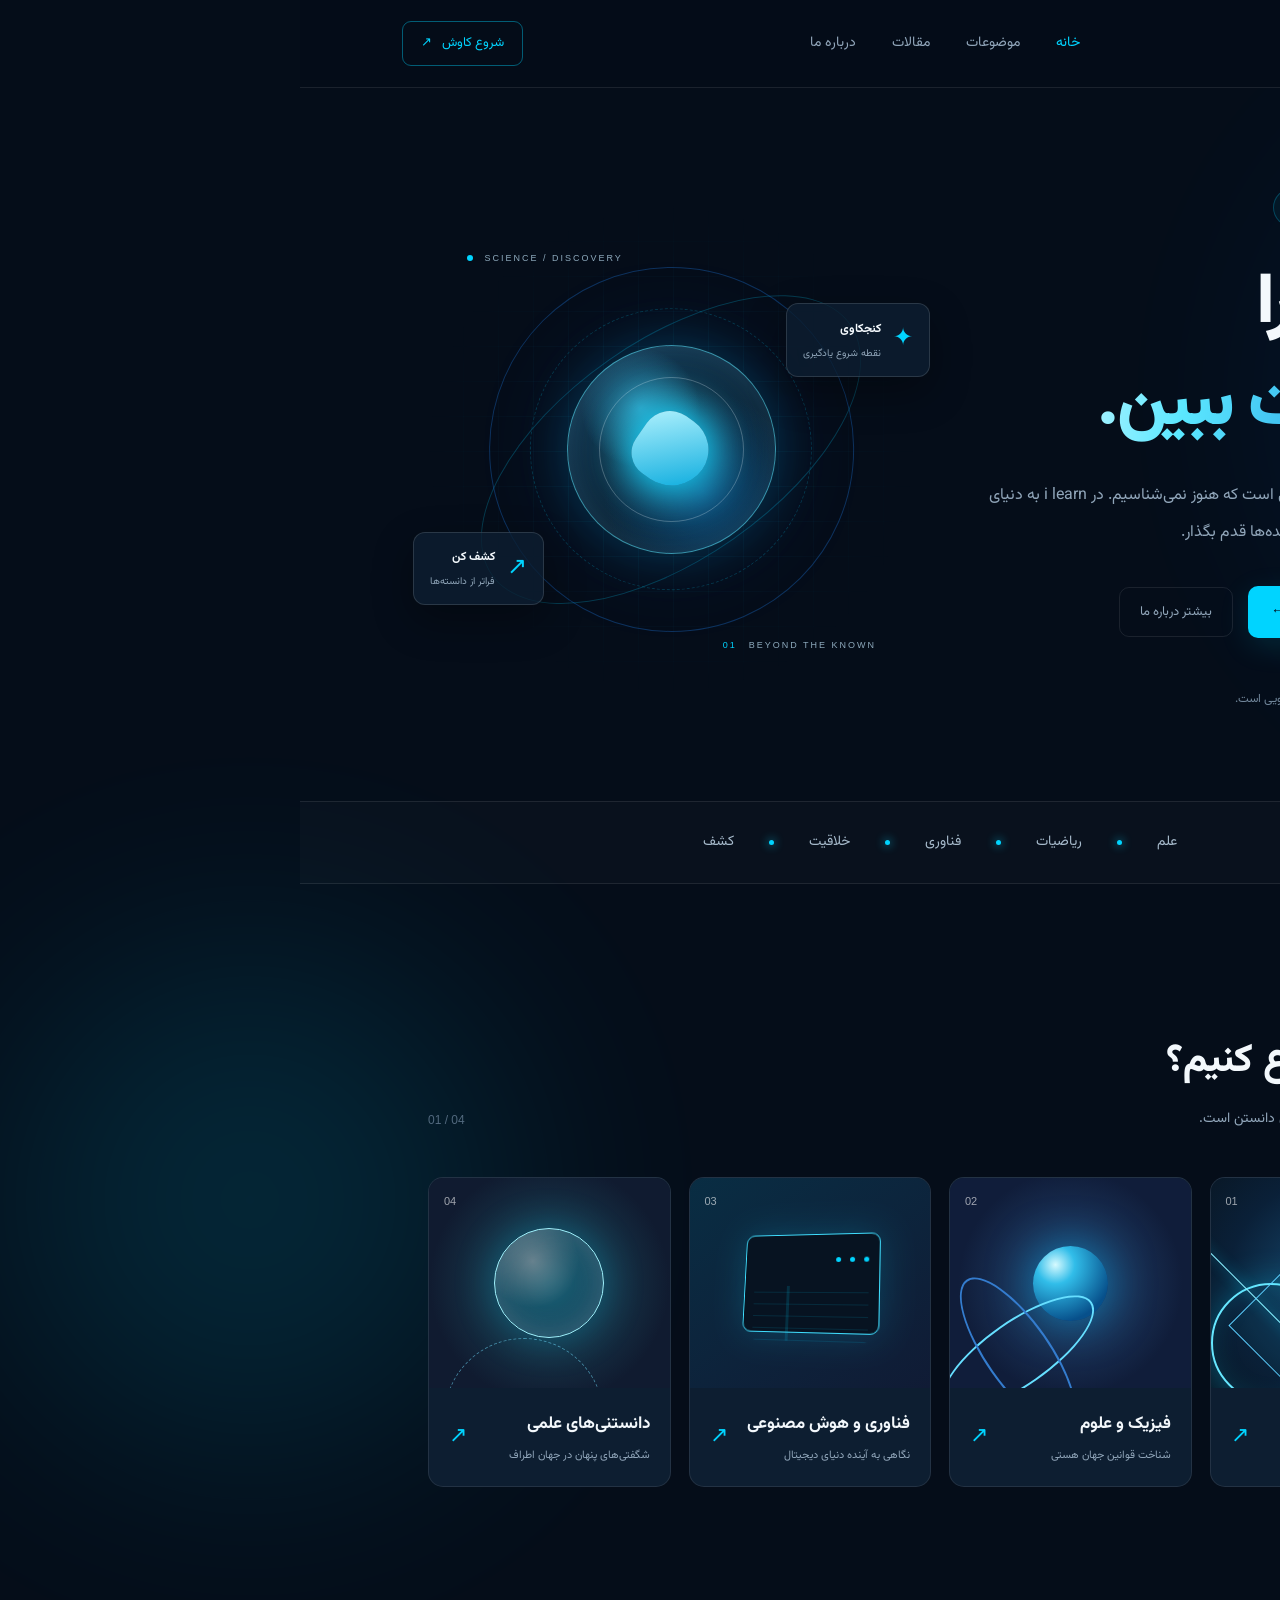
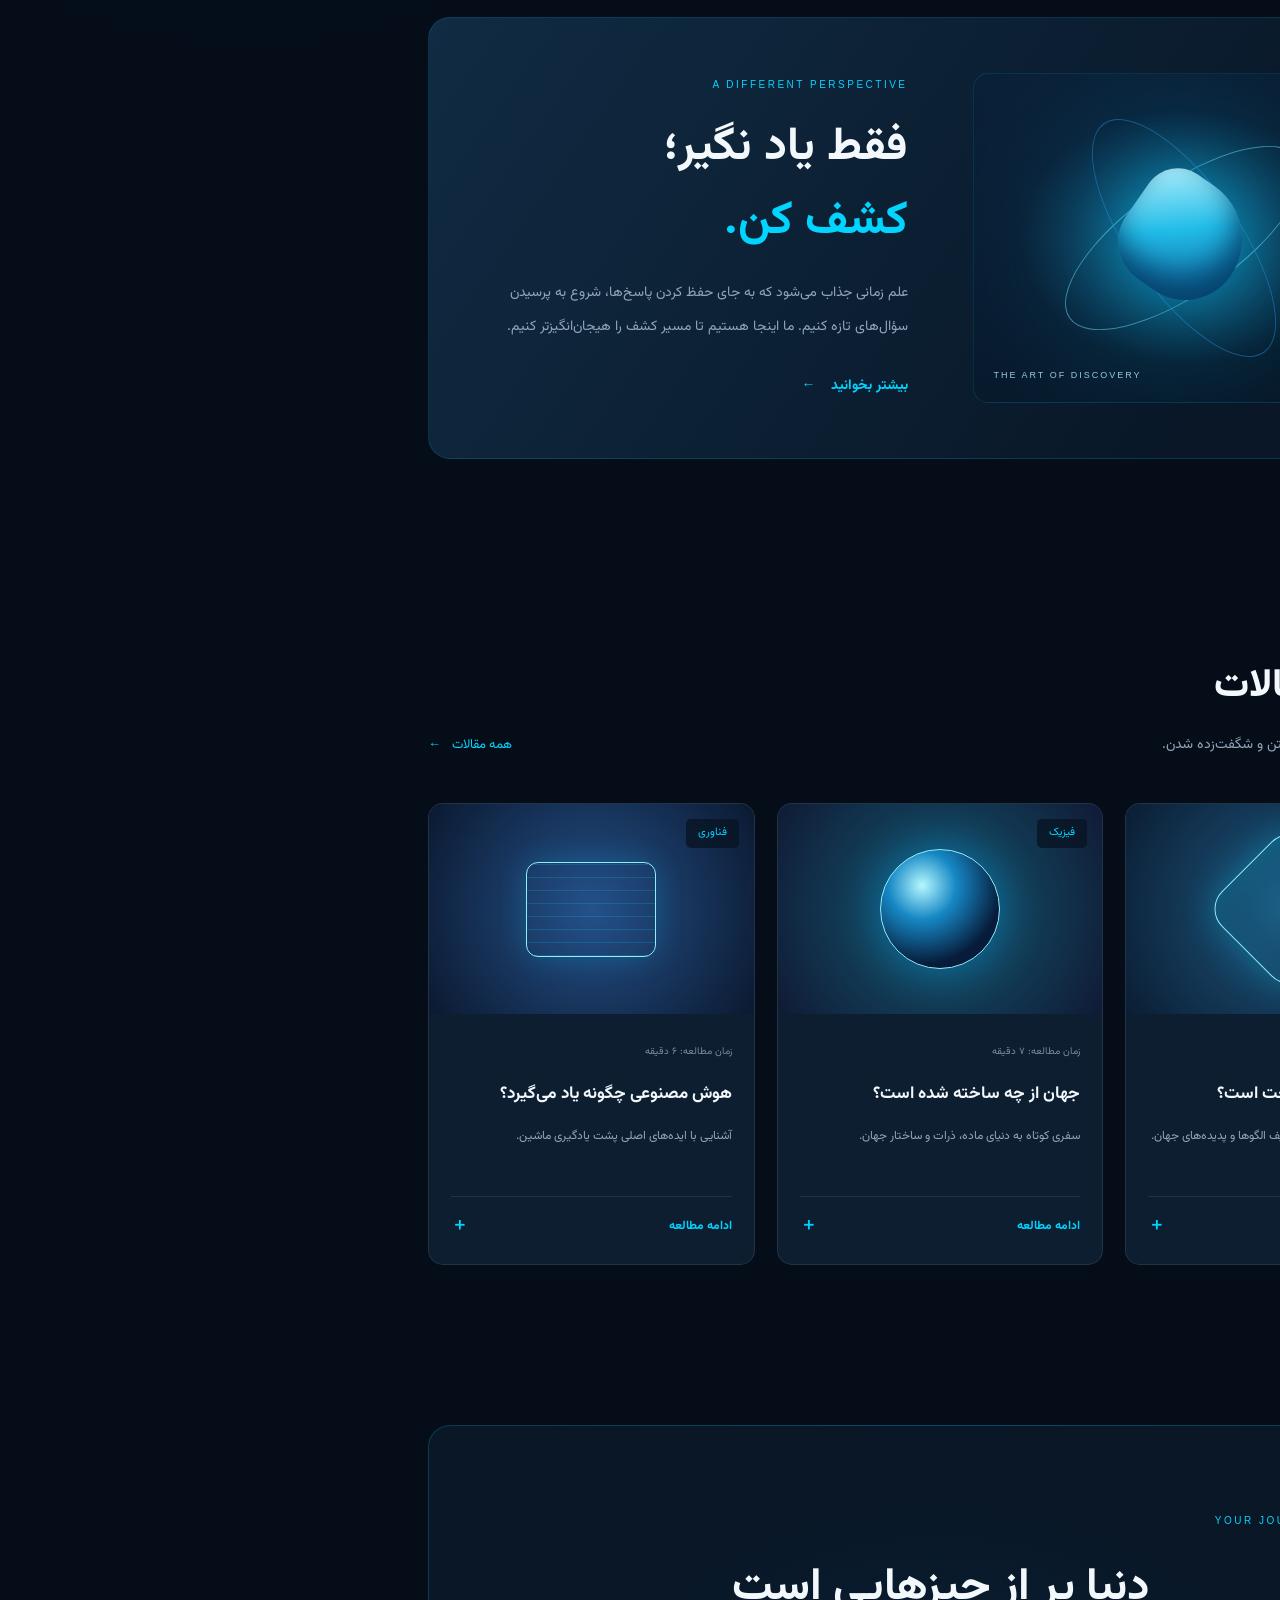
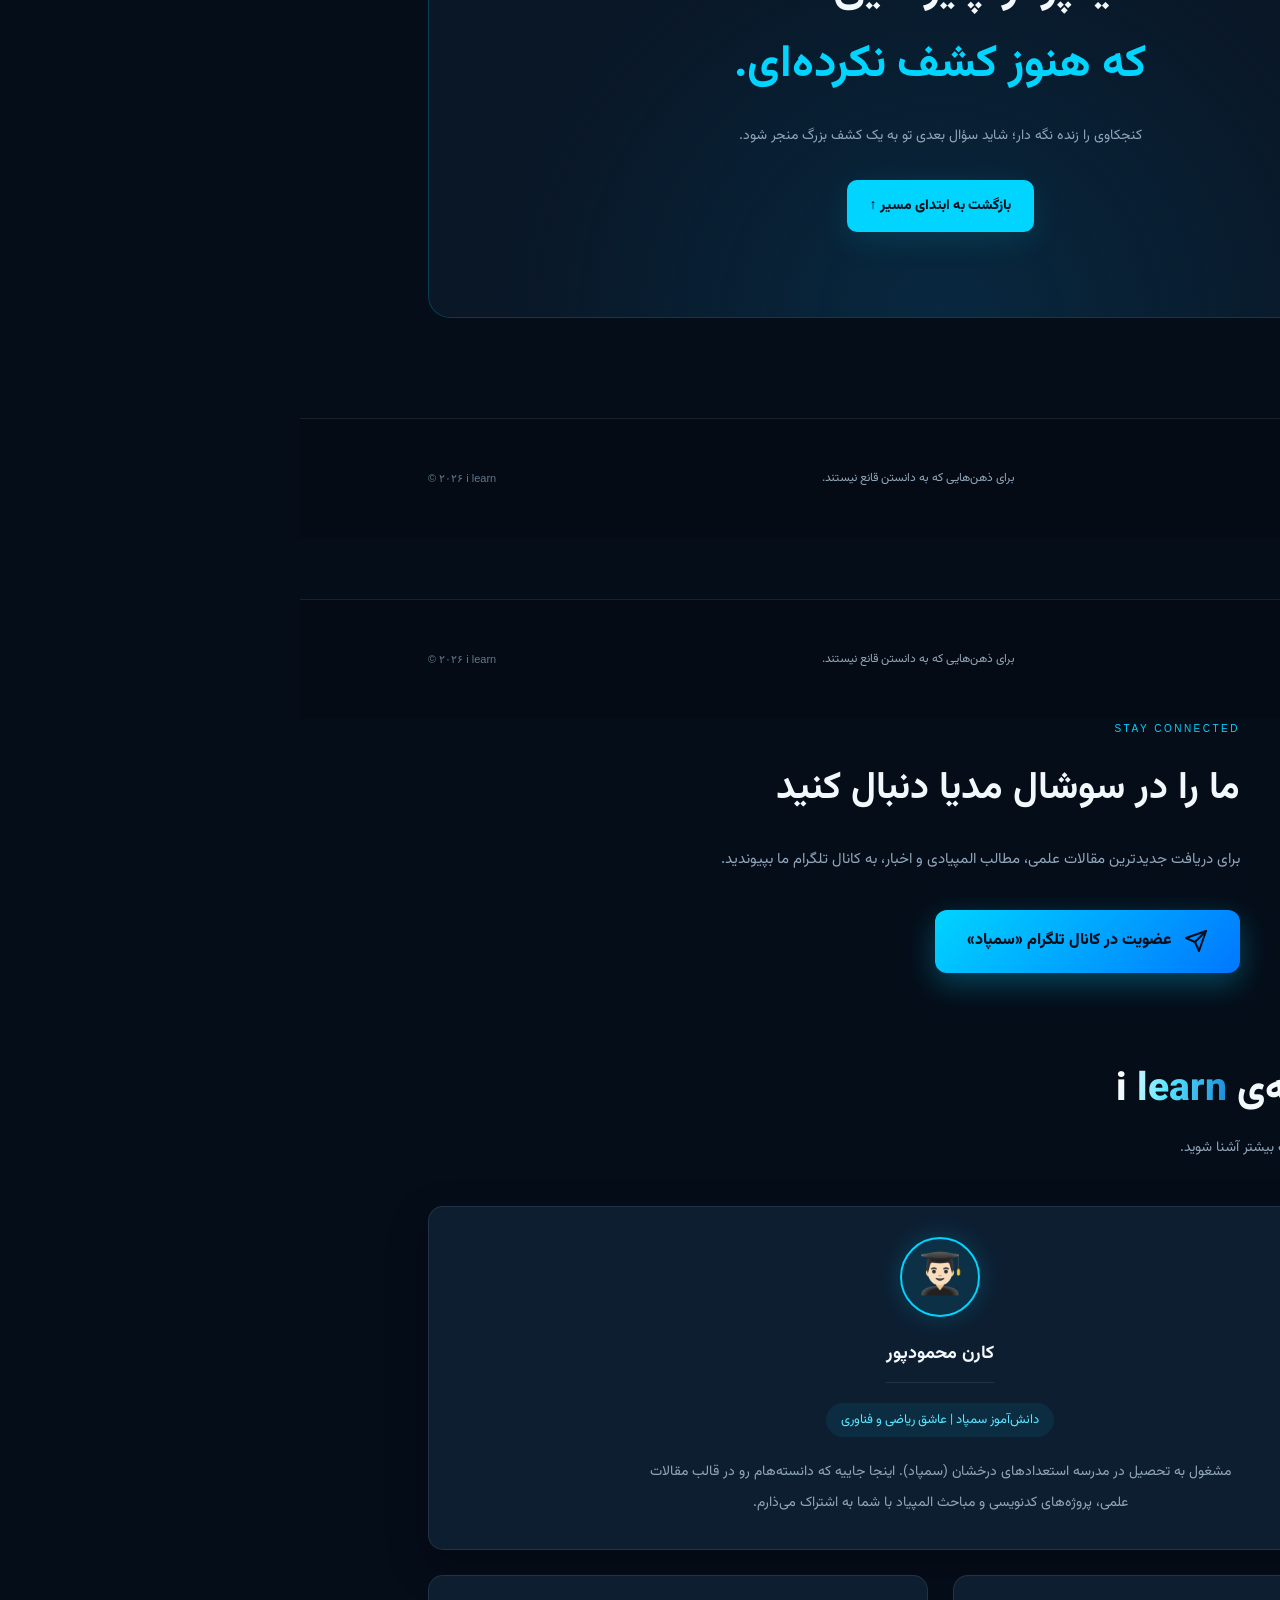
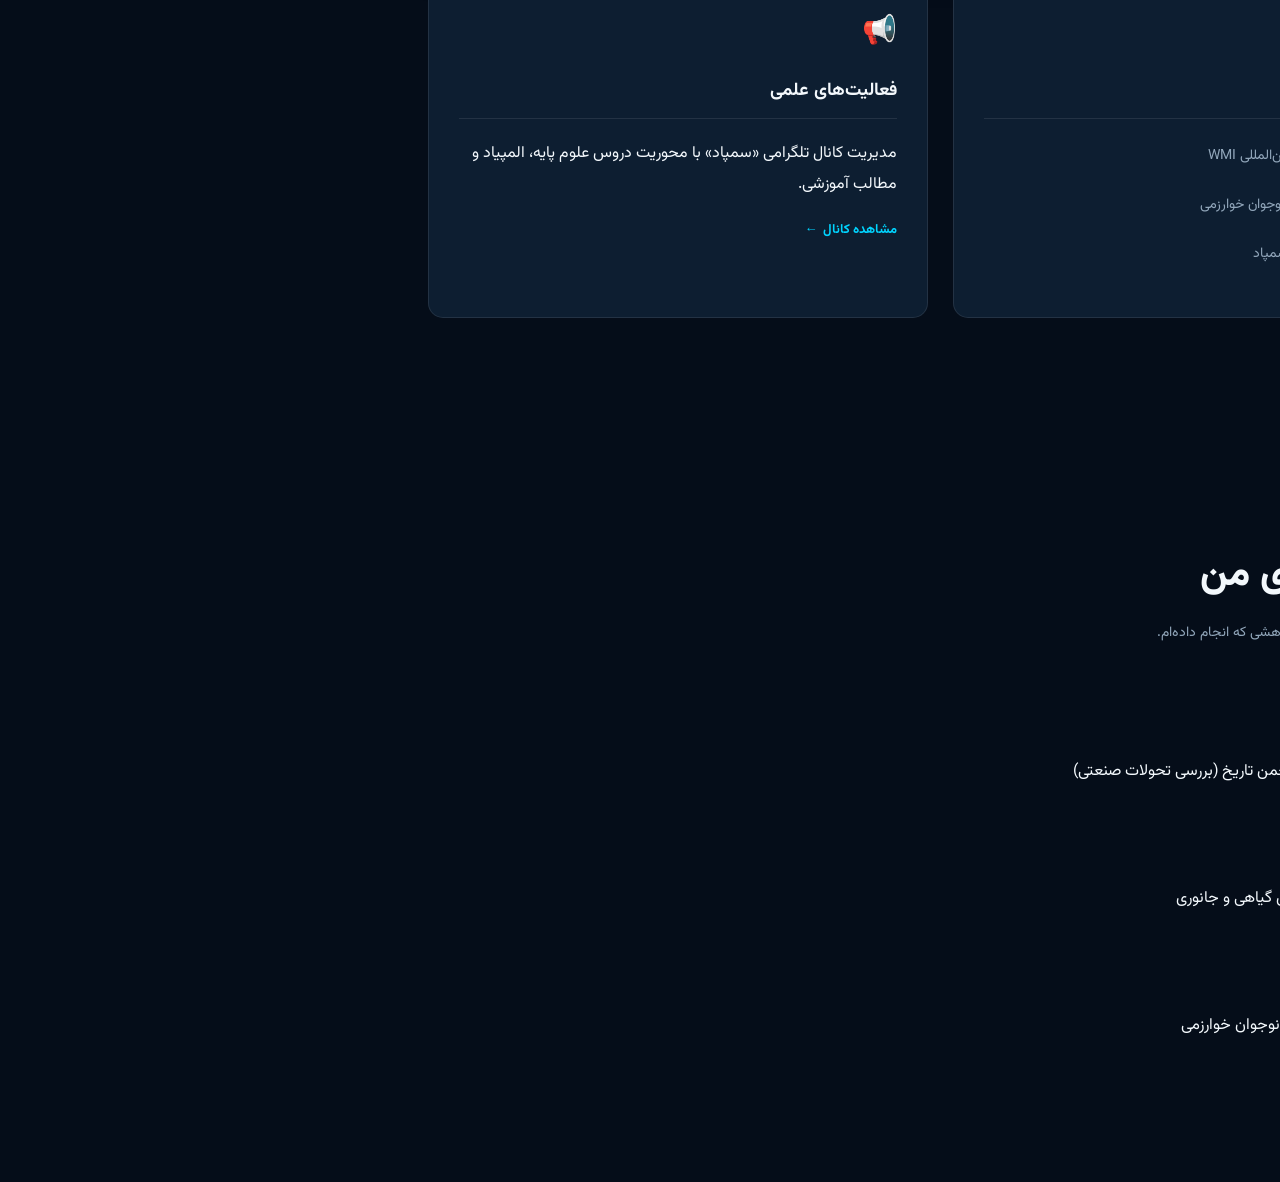
==== commit 2a118037: "Update index.html" ====
--- a/index.html
+++ b/index.html
@@ -551,16 +551,6 @@
 
         </main>
 
-    <!-- 👇 بخش شمارنده بازدید (تمیز) 👇 -->
-    <div style="text-align: center; margin: 30px 0 20px; padding-bottom: 20px;">
-        <a href="https://www.hitwebcounter.com/" target="_blank" rel="noopener">
-            <!-- من فقط عکس شمارنده رو نگه داشتم و لینک اضافه رو برداشتم -->
-            <img src="https://www.hitwebcounter.com/counter/counter.php?page=21527311&style=0036&nbdigits=6&type=page" alt="تعداد بازدید" style="border:0; max-width:100%; height:auto; border-radius: 8px; box-shadow: 0 4px 10px rgba(0,0,0,0.3);" />
-        </a>
-        <div style="font-family: 'Vazirmatn', sans-serif; font-size: 12px; color: #91a6ba; margin-top: 8px;">
-            تعداد بازدیدکنندگان
-        </div>
-    </div>
 
     <!-- 👇 پاورقی (فقط یک بار) 👇 -->
     <footer class="footer">
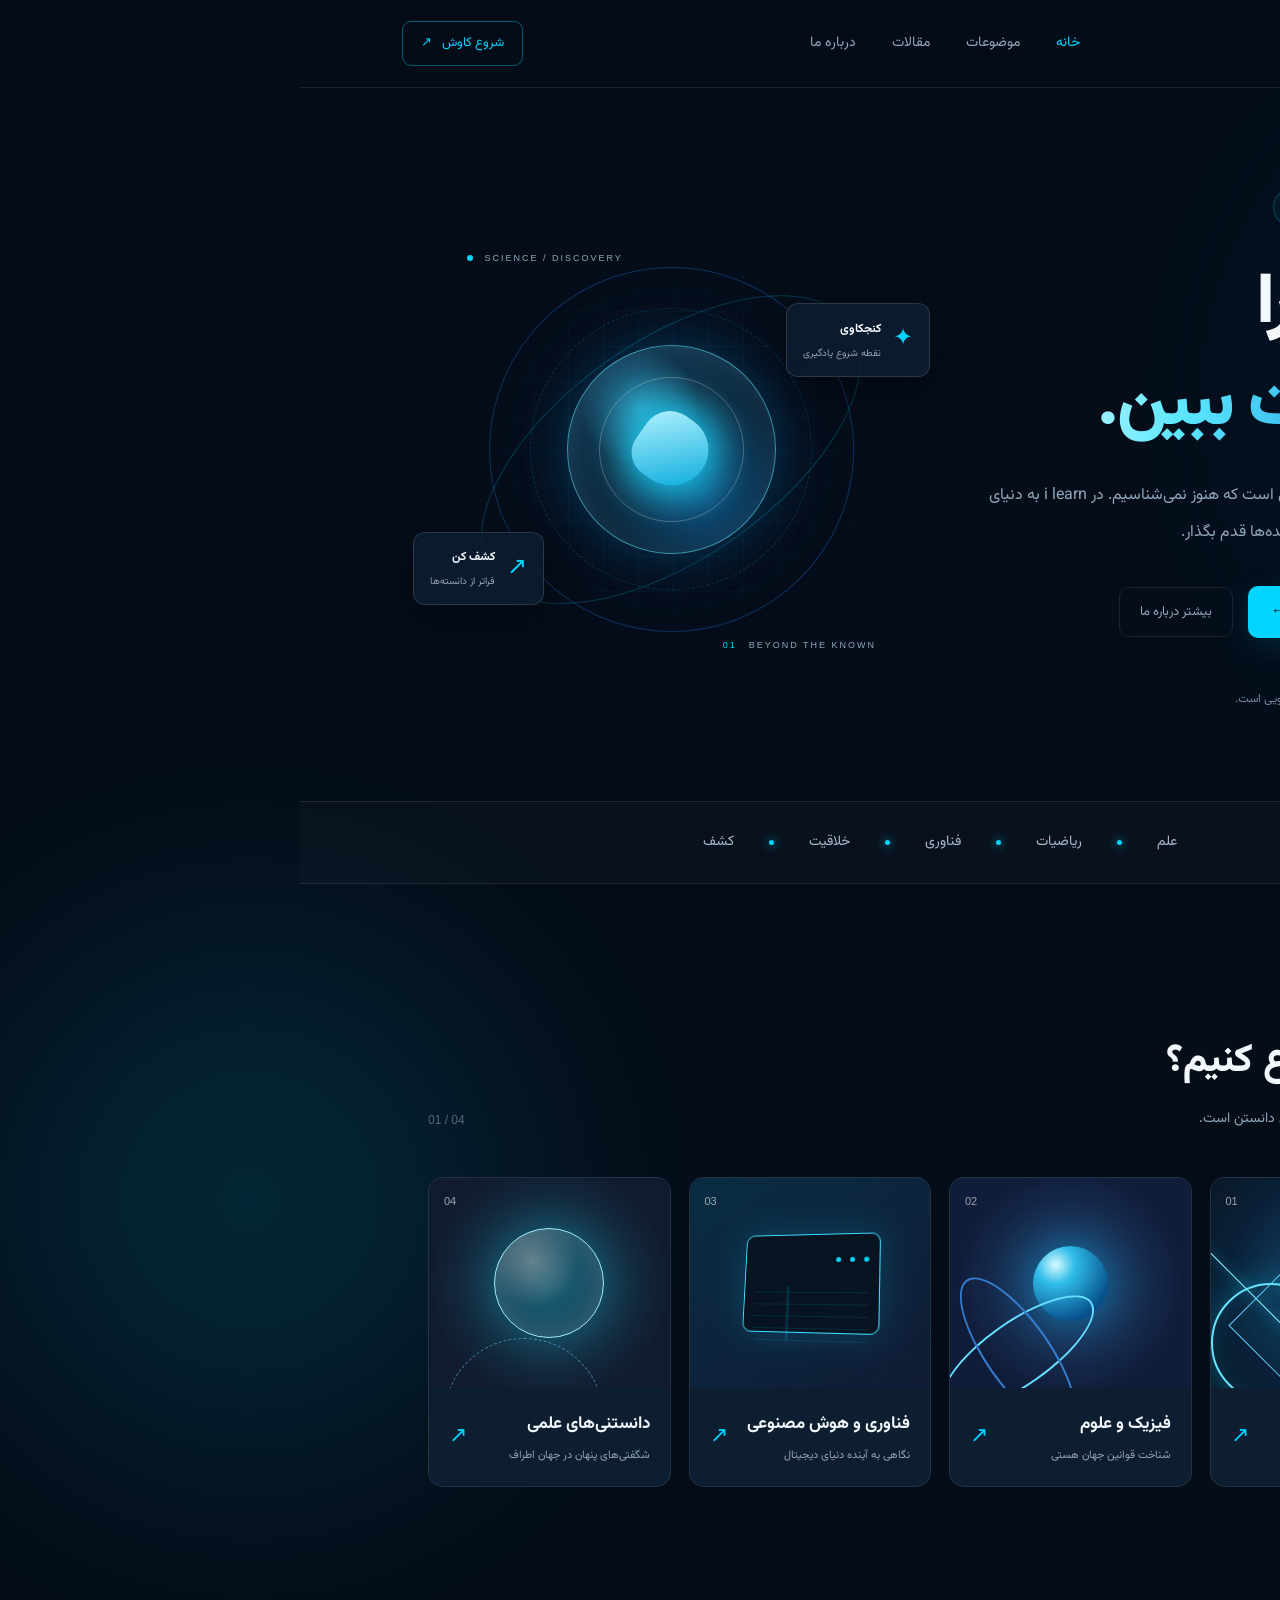
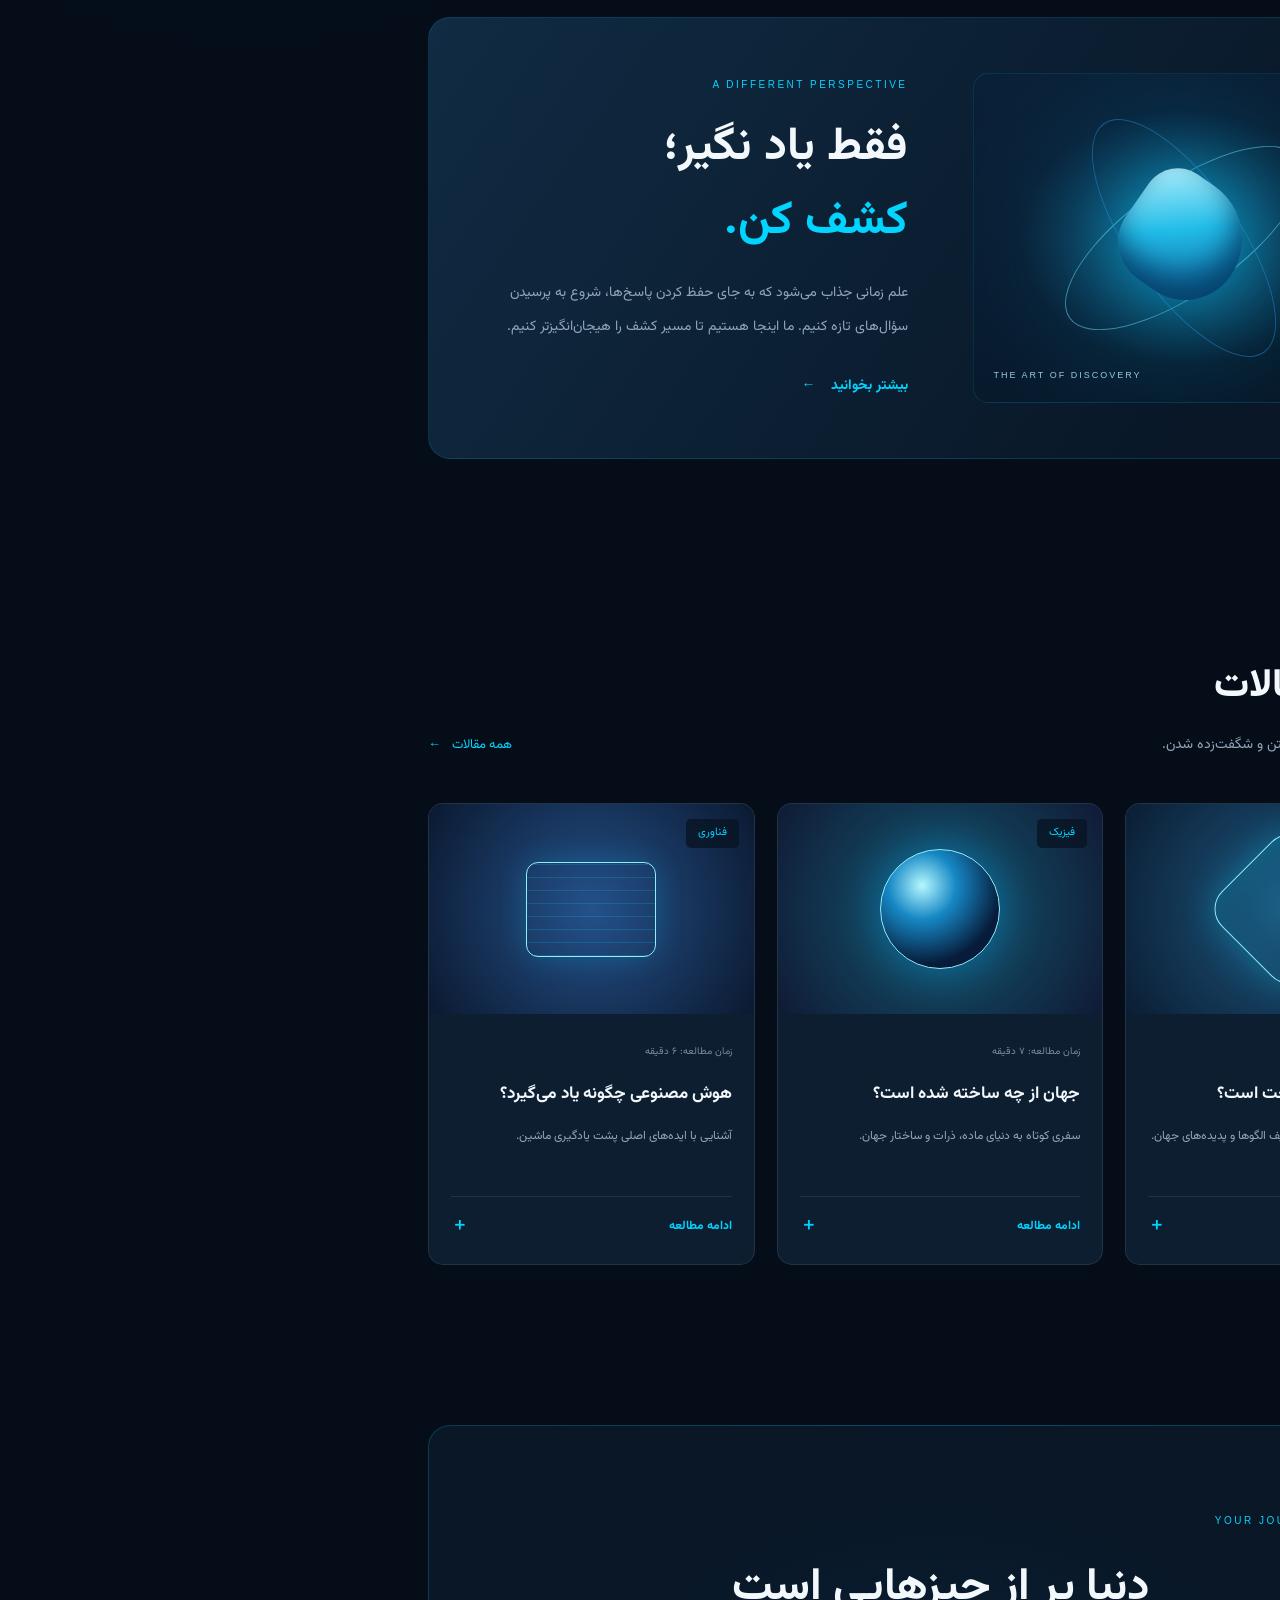
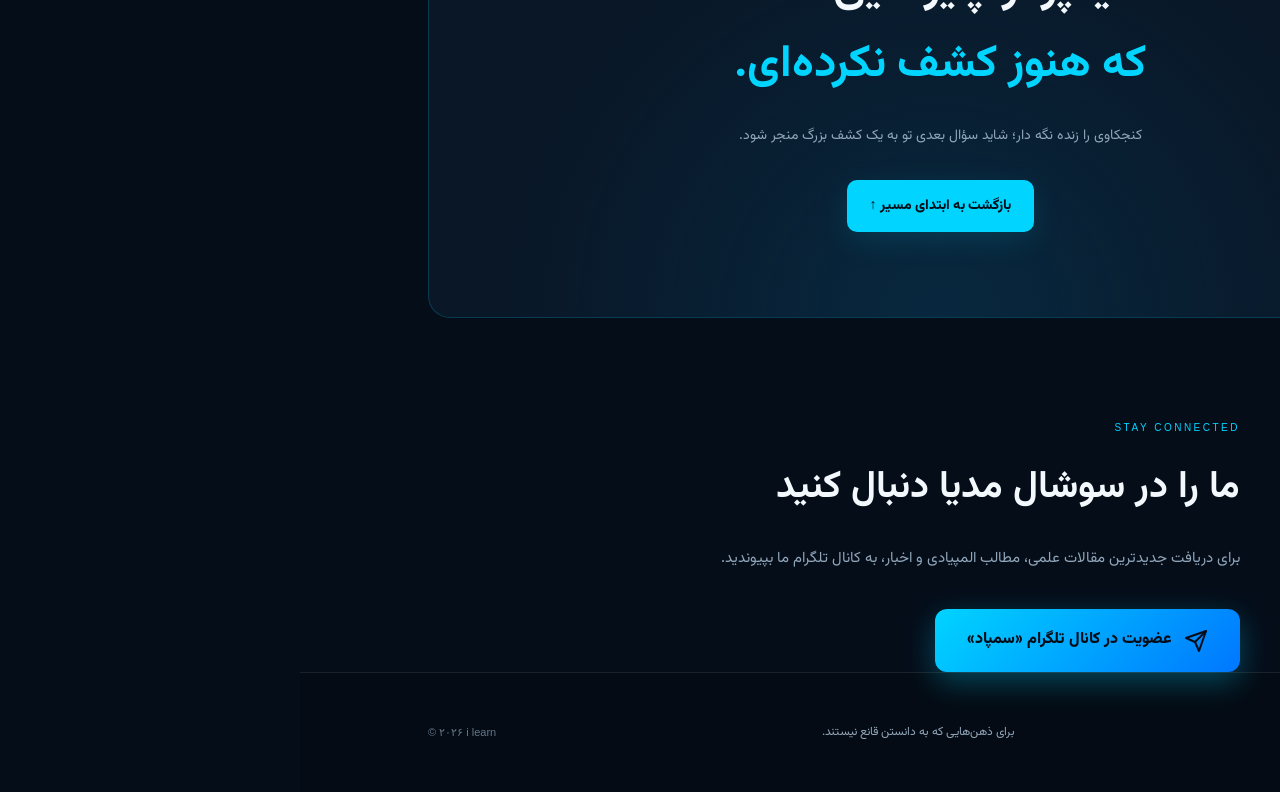
==== commit 6d87b51d: "Update index.html" ====
--- a/index.html
+++ b/index.html
@@ -552,15 +552,26 @@
         </main>
 
 
+       <!-- 👇 بخش سوشال مدیا 👇 -->
+    <section class="social-section" id="social">
+        <div class="social-container">
+            <span class="section-kicker">STAY CONNECTED</span>
+            <h2>ما را در سوشال مدیا دنبال کنید</h2>
+            <p>برای دریافت جدیدترین مقالات علمی، مطالب المپیادی و اخبار، به کانال تلگرام ما بپیوندید.</p>
+            <a href="https://t.me/ssaammppaadd" target="_blank" class="telegram-btn">
+                <svg viewBox="0 0 24 24" width="24" height="24" stroke="currentColor" stroke-width="2" fill="none" stroke-linecap="round" stroke-linejoin="round"><line x1="22" y1="2" x2="11" y2="13"></line><polygon points="22 2 15 22 11 13 2 9 22 2"></polygon></svg>
+                عضویت در کانال تلگرام «سمپاد»
+            </a>
+        </div>
+    </section>
+
     <!-- 👇 پاورقی (فقط یک بار) 👇 -->
     <footer class="footer">
         <a href="index.html" class="brand">
             <span class="brand-mark">i</span>
             <span>learn<span class="brand-dot">.</span></span>
         </a>
-
         <p>برای ذهن‌هایی که به دانستن قانع نیستند.</p>
-
         <span class="footer-copy">© ۲۰۲۶ i learn</span>
     </footer>
 
@@ -575,156 +586,3 @@
 
 </body>
 </html>
-
-
-        <p>برای ذهن‌هایی که به دانستن قانع نیستند.</p>
-
-        <span class="footer-copy">© ۲۰۲۶ i learn</span>
-    </footer>
-    <footer class="footer">
-        <a href="#home" class="brand">
-            <span class="brand-mark">i</span>
-            <span>learn<span class="brand-dot">.</span></span>
-        </a>
-
-        <p>برای ذهن‌هایی که به دانستن قانع نیستند.</p>
-
-        <span class="footer-copy">© ۲۰۲۶ i learn</span>
-    </footer>
-
-    <script>
-        const menuButton = document.querySelector('.menu-toggle');
-        const navigation = document.querySelector('.nav-links');
-
-        menuButton.addEventListener('click', () => {
-            navigation.classList.toggle('show');
-            menuButton.classList.toggle('opened');
-        });
-
-        document.querySelectorAll('.nav-links a').forEach(link => {
-            link.addEventListener('click', () => {
-                navigation.classList.remove('show');
-                menuButton.classList.remove('opened');
-            });
-        });
-    </script>
-
-</body>
-</html>
-
-        <!-- =========================
-             18. ما را در شبکه‌های اجتماعی دنبال کنید
-        ========================= -->
-        <section class="social-section" id="social">
-            <div class="social-container">
-                <span class="section-kicker">STAY CONNECTED</span>
-                <h2>ما را در سوشال مدیا دنبال کنید</h2>
-                <p>برای دریافت جدیدترین مقالات علمی، مطالب المپیادی و اخبار، به کانال تلگرام ما بپیوندید.</p>
-                
-                <a href="https://t.me/ssaammppaadd" target="_blank" class="telegram-btn">
-                    <svg viewBox="0 0 24 24" width="24" height="24" stroke="currentColor" stroke-width="2" fill="none" stroke-linecap="round" stroke-linejoin="round" class="css-i6dzq1"><line x1="22" y1="2" x2="11" y2="13"></line><polygon points="22 2 15 22 11 13 2 9 22 2"></polygon></svg>
-                    عضویت در کانال تلگرام «سمپاد»
-                </a>
-            </div>
-        </section>
-
-        <!-- =========================
-             19. بخش معرفی و افتخارات
-        ========================= -->
-        <section class="profile-section section" id="profile">
-            
-            <div class="section-top">
-                <div>
-                    <span class="section-kicker">BEHIND THE SCENES</span>
-                    <h2>پشت صحنه‌ی <span class="gradient-text" style="display:inline;">i learn</span></h2>
-                    <p>با سازنده و اهداف این وب‌سایت بیشتر آشنا شوید.</p>
-                </div>
-            </div>
-
-            <div class="profile-grid">
-                
-                <!-- کارت اول: معرفی -->
-                <div class="profile-card profile-main">
-                    <div class="profile-avatar">👨🏻‍🎓</div>
-                    <h3>کارن محمودپور</h3>
-                    <span class="profile-role">دانش‌آموز سمپاد | عاشق ریاضی و فناوری</span>
-                    <p>
-                        مشغول به تحصیل در مدرسه استعدادهای درخشان (سمپاد). 
-                        اینجا جاییه که دانسته‌هام رو در قالب مقالات علمی، پروژه‌های کدنویسی و مباحث المپیاد با شما به اشتراک می‌ذارم.
-                    </p>
-                </div>
-
-                <!-- کارت دوم: افتخارات -->
-                <div class="profile-card">
-                    <div class="profile-icon">🏆</div>
-                    <h3>افتخارات</h3>
-                    <ul class="profile-list">
-                        <li><span>🥈</span> مدال نقره المپیاد بین‌المللی WMI</li>
-                        <li><span>🥇</span> مقام‌آوری جشنواره نوجوان خوارزمی</li>
-                        <li><span>🎓</span> تحصیل در مدرسه سمپاد</li>
-                    </ul>
-                </div>
-
-                <!-- کارت سوم: کانال -->
-                <div class="profile-card">
-                    <div class="profile-icon">📢</div>
-                    <h3>فعالیت‌های علمی</h3>
-                    <p style="margin-bottom: 15px;">مدیریت کانال تلگرامی «سمپاد» با محوریت دروس علوم پایه، المپیاد و مطالب آموزشی.</p>
-                    <a href="https://t.me/ssaammppaadd" target="_blank" style="color: var(--cyan); font-size: 13px; font-weight: 700; text-decoration: none; display: inline-flex; align-items: center; gap: 5px;">
-                        مشاهده کانال <span>←</span>
-                    </a>
-                </div>
-
-            </div>
-        </section>
-
-        <!-- =========================
-             20. بخش نمونه‌کارها (Portfolio)
-        ========================= -->
-        <section class="portfolio-section section" id="portfolio">
-            
-            <div class="section-top">
-                <div>
-                    <span class="section-kicker">MY PROJECTS</span>
-                    <h2>نمونه‌کارهای من</h2>
-                    <p>گزیده‌ای از پروژه‌های علمی و پژوهشی که انجام داده‌ام.</p>
-                </div>
-            </div>
-
-            <div class="portfolio-grid">
-                
-                <!-- کارت ۱ -->
-                <div class="portfolio-card">
-                    <div class="portfolio-icon">📜</div>
-                    <div class="portfolio-info">
-                        <h3>انقلاب صنعتی در جهان</h3>
-                        <p>پروژه‌ی پژوهشی و ارائه‌ی انجمن تاریخ (بررسی تحولات صنعتی)</p>
-                        <!-- لینک گوگل درایو تو اینجاست (تغییر داده شده برای اجرای درست) -->
-                        <a href="https://drive.google.com/uc?export=download&id=1n3udW8XbCtnYz8z2We0LVcAkr98sqGYP" target="_blank" class="portfolio-btn">مشاهده فایل PDF ↗</a>
-                    </div>
-                </div>
-
-                <!-- کارت ۲ (برای بعدی‌ها) -->
-                <div class="portfolio-card">
-                    <div class="portfolio-icon">🧪</div>
-                    <div class="portfolio-info">
-                        <h3>آزمایشگاه علوم</h3>
-                        <p>گزارش آزمایش‌های بافت‌های گیاهی و جانوری</p>
-                        <!-- این لینک رو بعدا با فایل خودت جایگزین کن -->
-                        <a href="#" target="_blank" class="portfolio-btn">به زودی... ↗</a>
-                    </div>
-                </div>
-
-                <!-- کارت ۳ (برای بعدی‌ها) -->
-                <div class="portfolio-card">
-                    <div class="portfolio-icon">🏆</div>
-                    <div class="portfolio-info">
-                        <h3>پروژه خوارزمی</h3>
-                        <p>مستندات و ارائه‌ی جشنواره نوجوان خوارزمی</p>
-                        <!-- این لینک رو بعدا با فایل خودت جایگزین کن -->
-                        <a href="#" target="_blank" class="portfolio-btn">به زودی... ↗</a>
-                    </div>
-                </div>
-
-            </div>
-        </section>
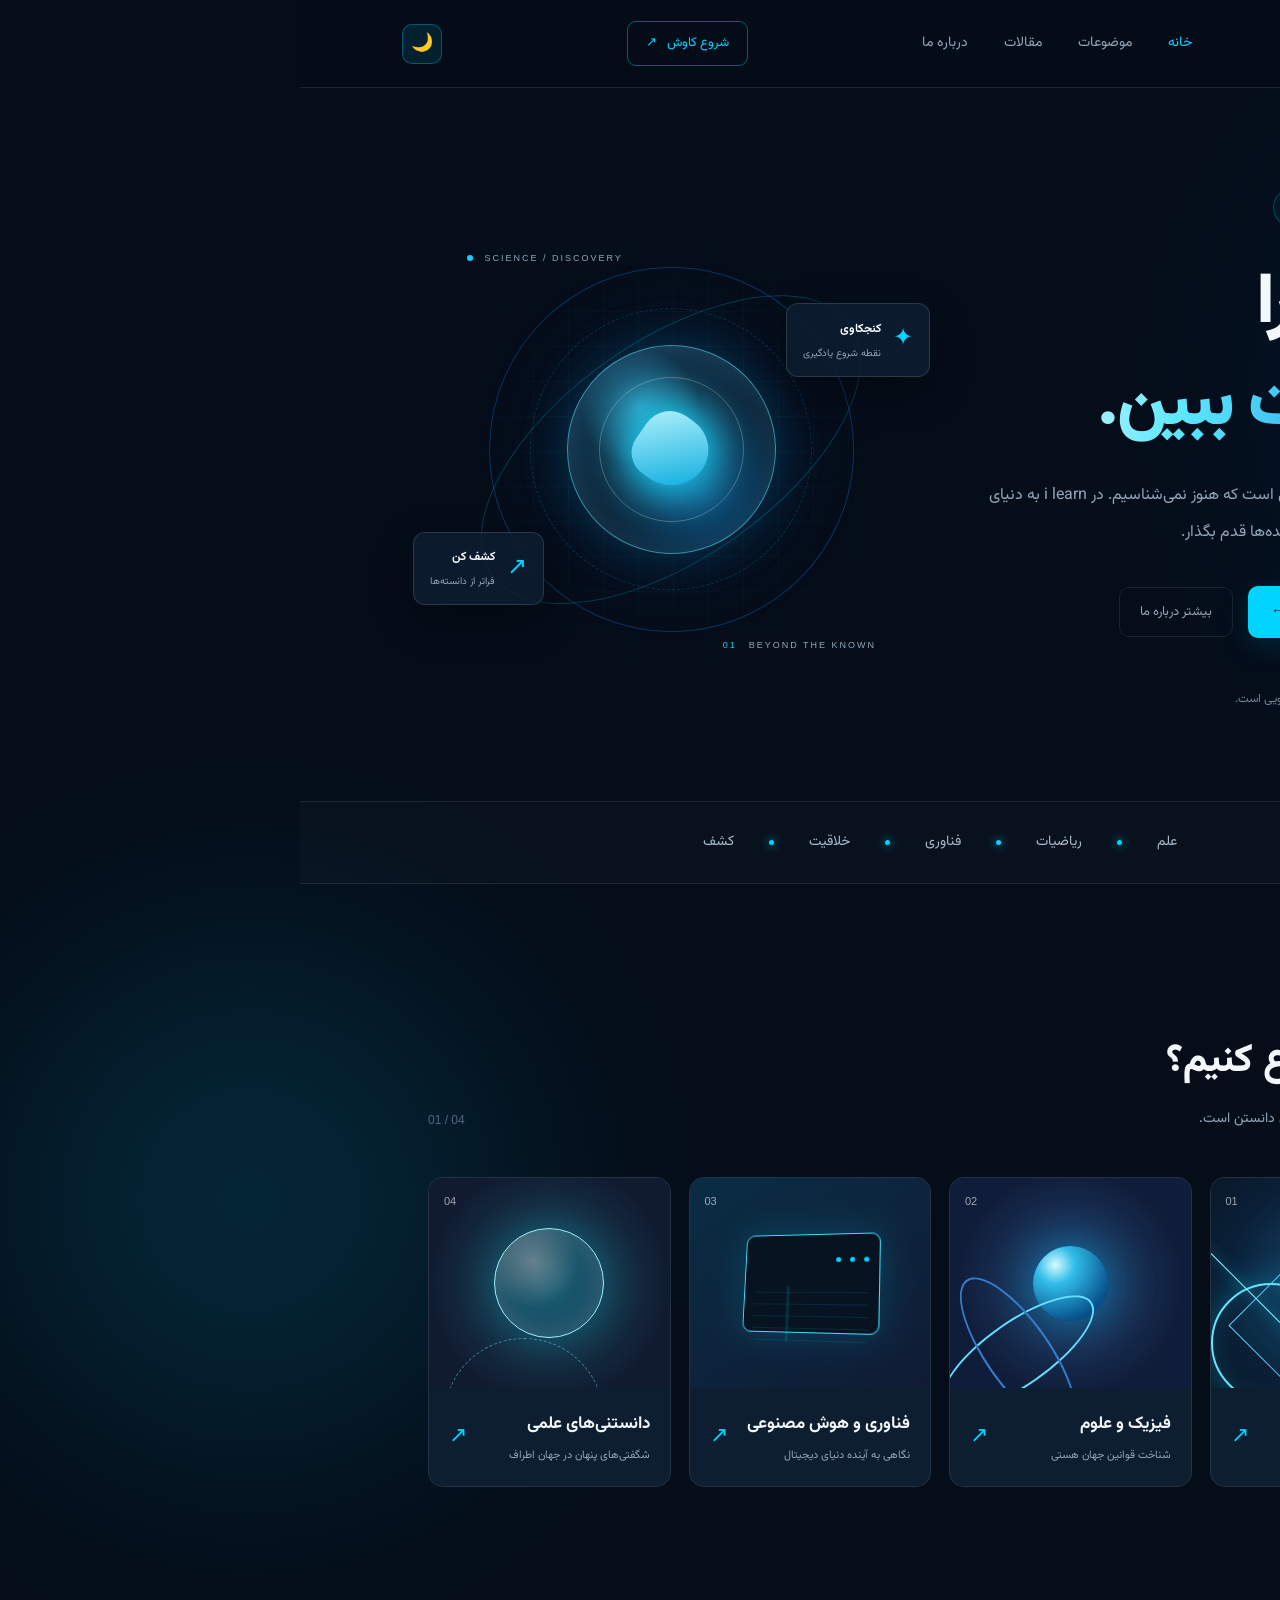
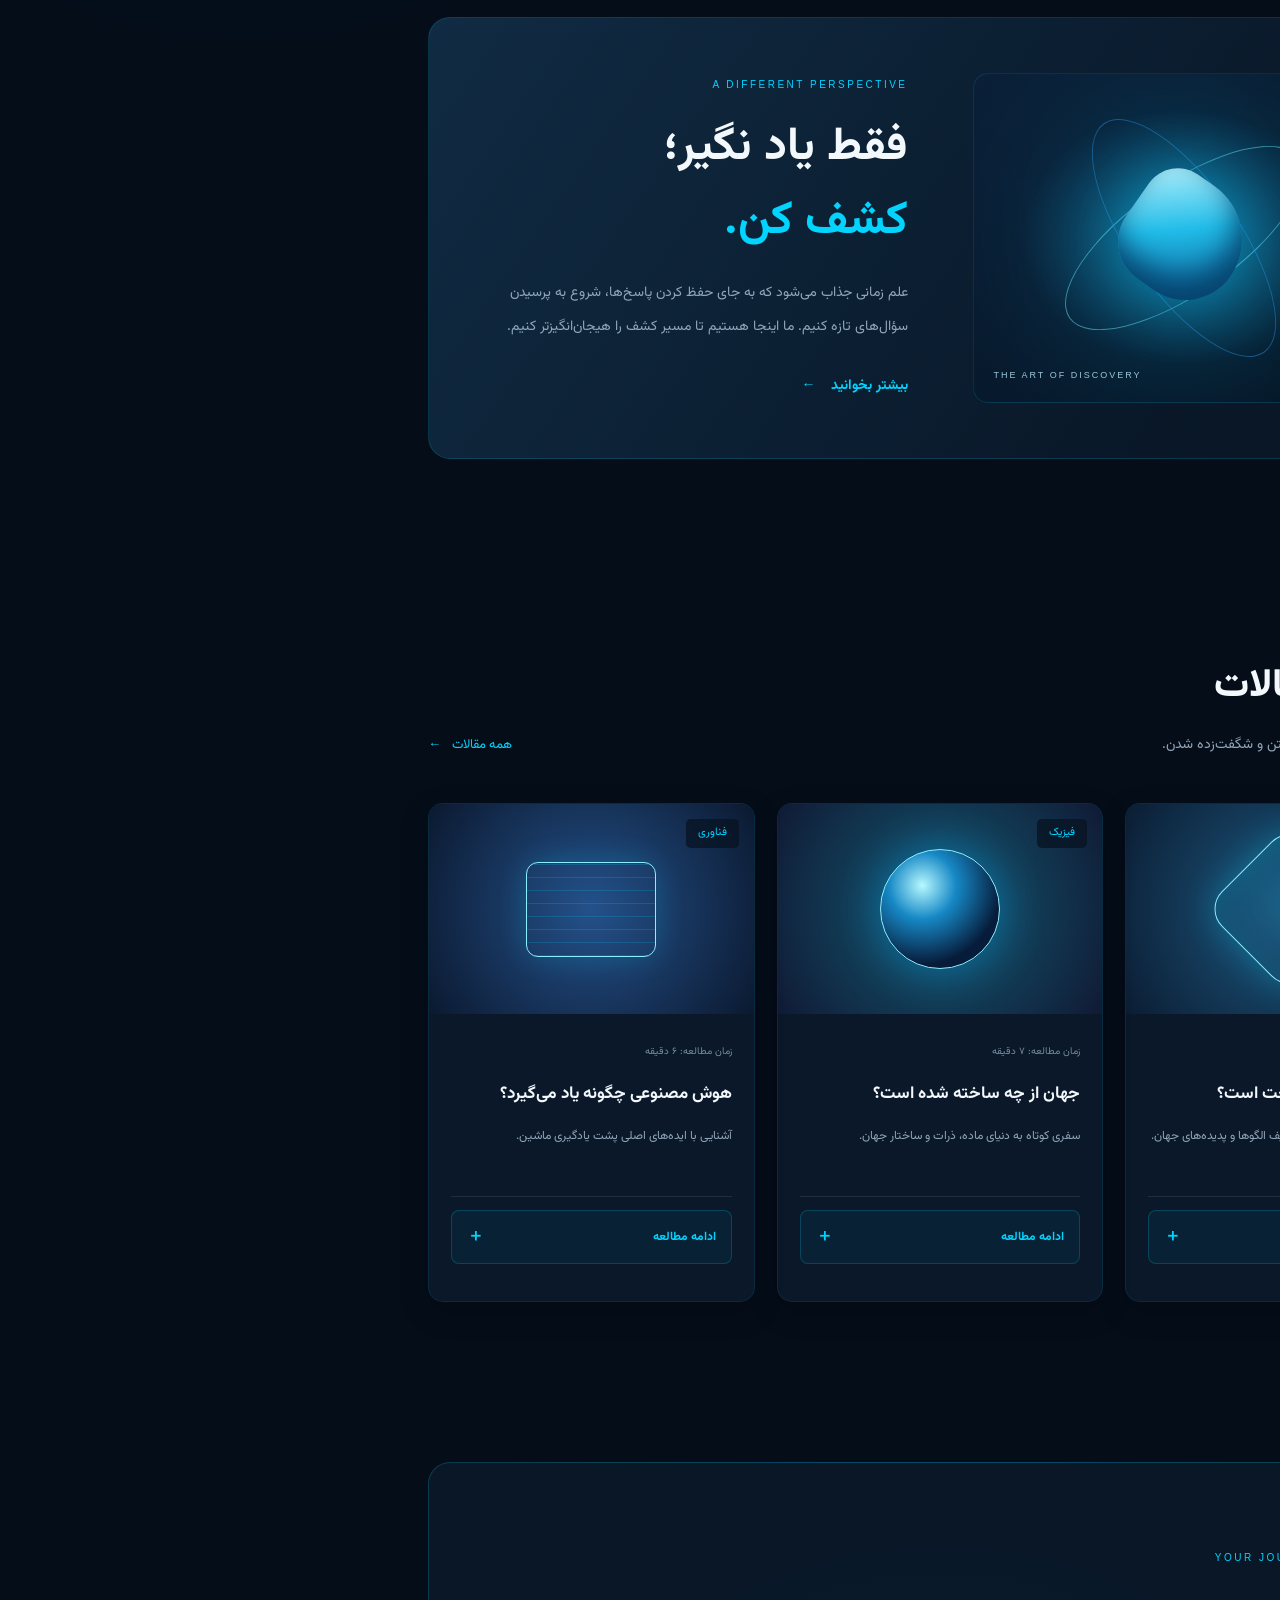
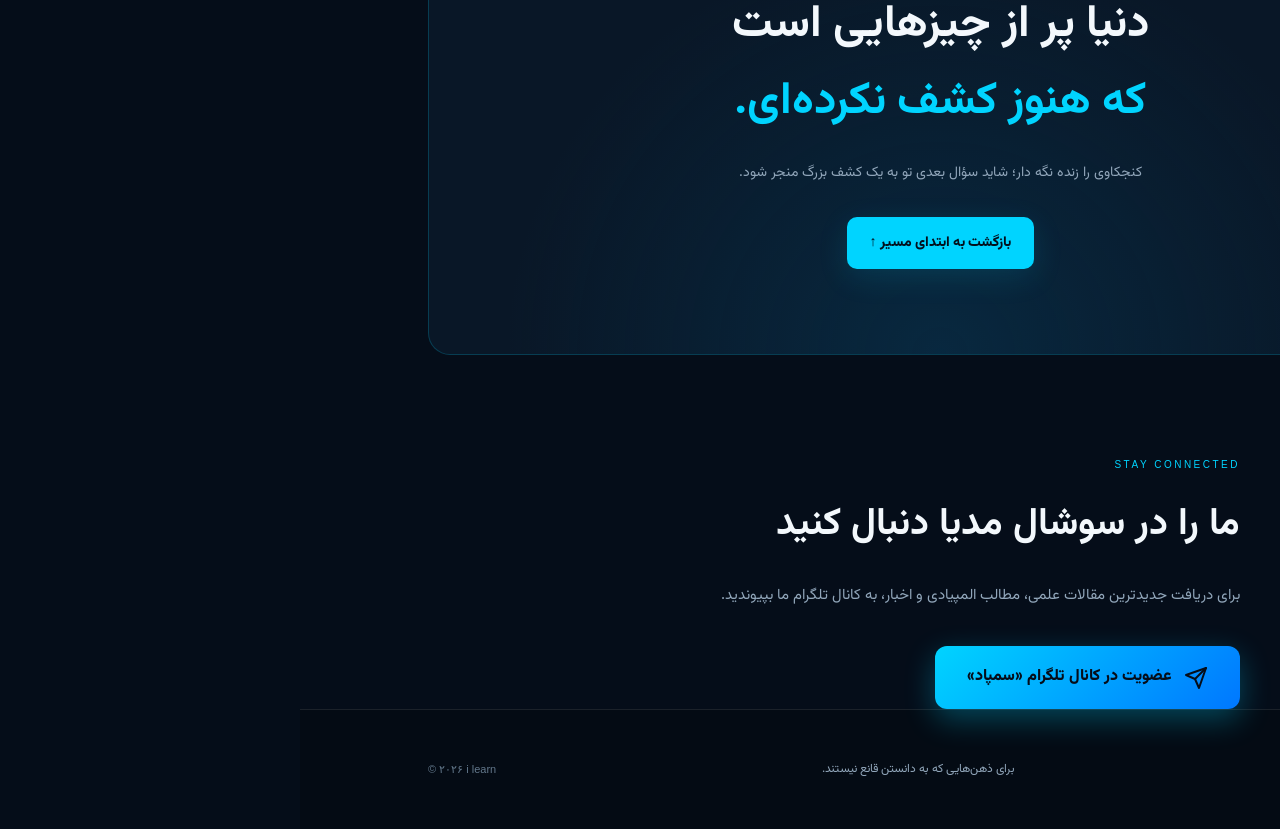
==== commit 4569055c: "Update index.html" ====
--- a/index.html
+++ b/index.html
@@ -36,7 +36,9 @@
             شروع کاوش
             <span>↗</span>
         </a>
-
+<button class="theme-toggle" aria-label="تغییر تم" onclick="document.body.classList.toggle('light-theme')">
+    🌙
+</button>
         <button class="menu-toggle" aria-label="باز کردن منو">
             <span></span>
             <span></span>
--- a/style.css
+++ b/style.css
@@ -1746,3 +1746,137 @@
         grid-column: span 1;
     }
 }
+
+/* =========================
+   ارتقای ظاهر مقالات و افکت‌ها
+========================= */
+
+/* افکت شیشه‌ای و نورانی برای کارت‌های مقاله */
+.article-card {
+    background: rgba(13, 30, 49, 0.7) !important;
+    backdrop-filter: blur(10px);
+    -webkit-backdrop-filter: blur(10px);
+    border: 1px solid rgba(0, 212, 255, 0.1) !important;
+    box-shadow: 0 10px 30px rgba(0,0,0,0.2);
+    transition: all 0.4s cubic-bezier(0.175, 0.885, 0.32, 1.275) !important;
+}
+
+.article-card:hover {
+    transform: translateY(-10px) scale(1.02) !important;
+    border-color: rgba(0, 212, 255, 0.6) !important;
+    box-shadow: 0 15px 40px rgba(0, 212, 255, 0.2);
+}
+
+/* تغییر ظاهر دکمه ادامه مطالعه (تگ summary) */
+.article-details summary {
+    background: rgba(0, 212, 255, 0.05);
+    padding: 10px 15px;
+    border-radius: 8px;
+    border: 1px solid rgba(0, 212, 255, 0.2);
+    margin-bottom: 15px;
+}
+
+.article-details summary:hover {
+    background: rgba(0, 212, 255, 0.15);
+}
+
+.article-details[open] summary {
+    background: rgba(0, 212, 255, 0.1);
+    border-color: rgba(0, 212, 255, 0.5);
+}
+
+/* نوار رنگی بالای کارت‌های مقاله */
+.article-cover {
+    position: relative;
+}
+
+.article-cover::after {
+    content: '';
+    position: absolute;
+    bottom: 0;
+    left: 0;
+    width: 100%;
+    height: 3px;
+    background: linear-gradient(90deg, transparent, var(--cyan), transparent);
+    opacity: 0;
+    transition: 0.3s;
+}
+
+.article-card:hover .article-cover::after {
+    opacity: 1;
+}
+
+html, body {
+    max-width: 100%;
+    overflow-x: hidden;
+}
+
+@media (max-width: 700px) {
+    .background-glow {
+        display: none !important;
+    }
+
+    .visual-orbit {
+        display: none !important;
+    }
+
+    .feature-orbit {
+        display: none !important;
+    }
+
+    .floating-card {
+        display: none !important;
+    }
+
+    html, body {
+        overflow-x: hidden !important;
+        max-width: 100vw !important;
+        position: relative;
+    }
+
+    * {
+        max-width: 100% !important;
+    }
+}
+
+/* =========================
+   22. تم روشن
+========================= */
+
+body.light-theme {
+    --bg: #f5f9fc;
+    --bg-soft: #eaf2f8;
+    --surface: #ffffff;
+    --surface-light: #f0f6fa;
+    --white: #0a1a2a;
+    --muted: #4a6278;
+    --border: rgba(0,0,0,0.1);
+    --cyan: #0099cc;
+    --cyan-soft: #0077aa;
+}
+
+.theme-toggle {
+    background: rgba(0, 212, 255, 0.1);
+    border: 1px solid rgba(0, 212, 255, 0.3);
+    color: var(--cyan);
+    width: 40px;
+    height: 40px;
+    border-radius: 10px;
+    cursor: pointer;
+    font-size: 18px;
+    display: grid;
+    place-items: center;
+    transition: 0.3s;
+    margin-right: 10px;
+}
+
+.theme-toggle:hover {
+    background: rgba(0, 212, 255, 0.2);
+    transform: scale(1.05);
+}
+
+@media (max-width: 700px) {
+    .theme-toggle {
+        display: none;
+    }
+}
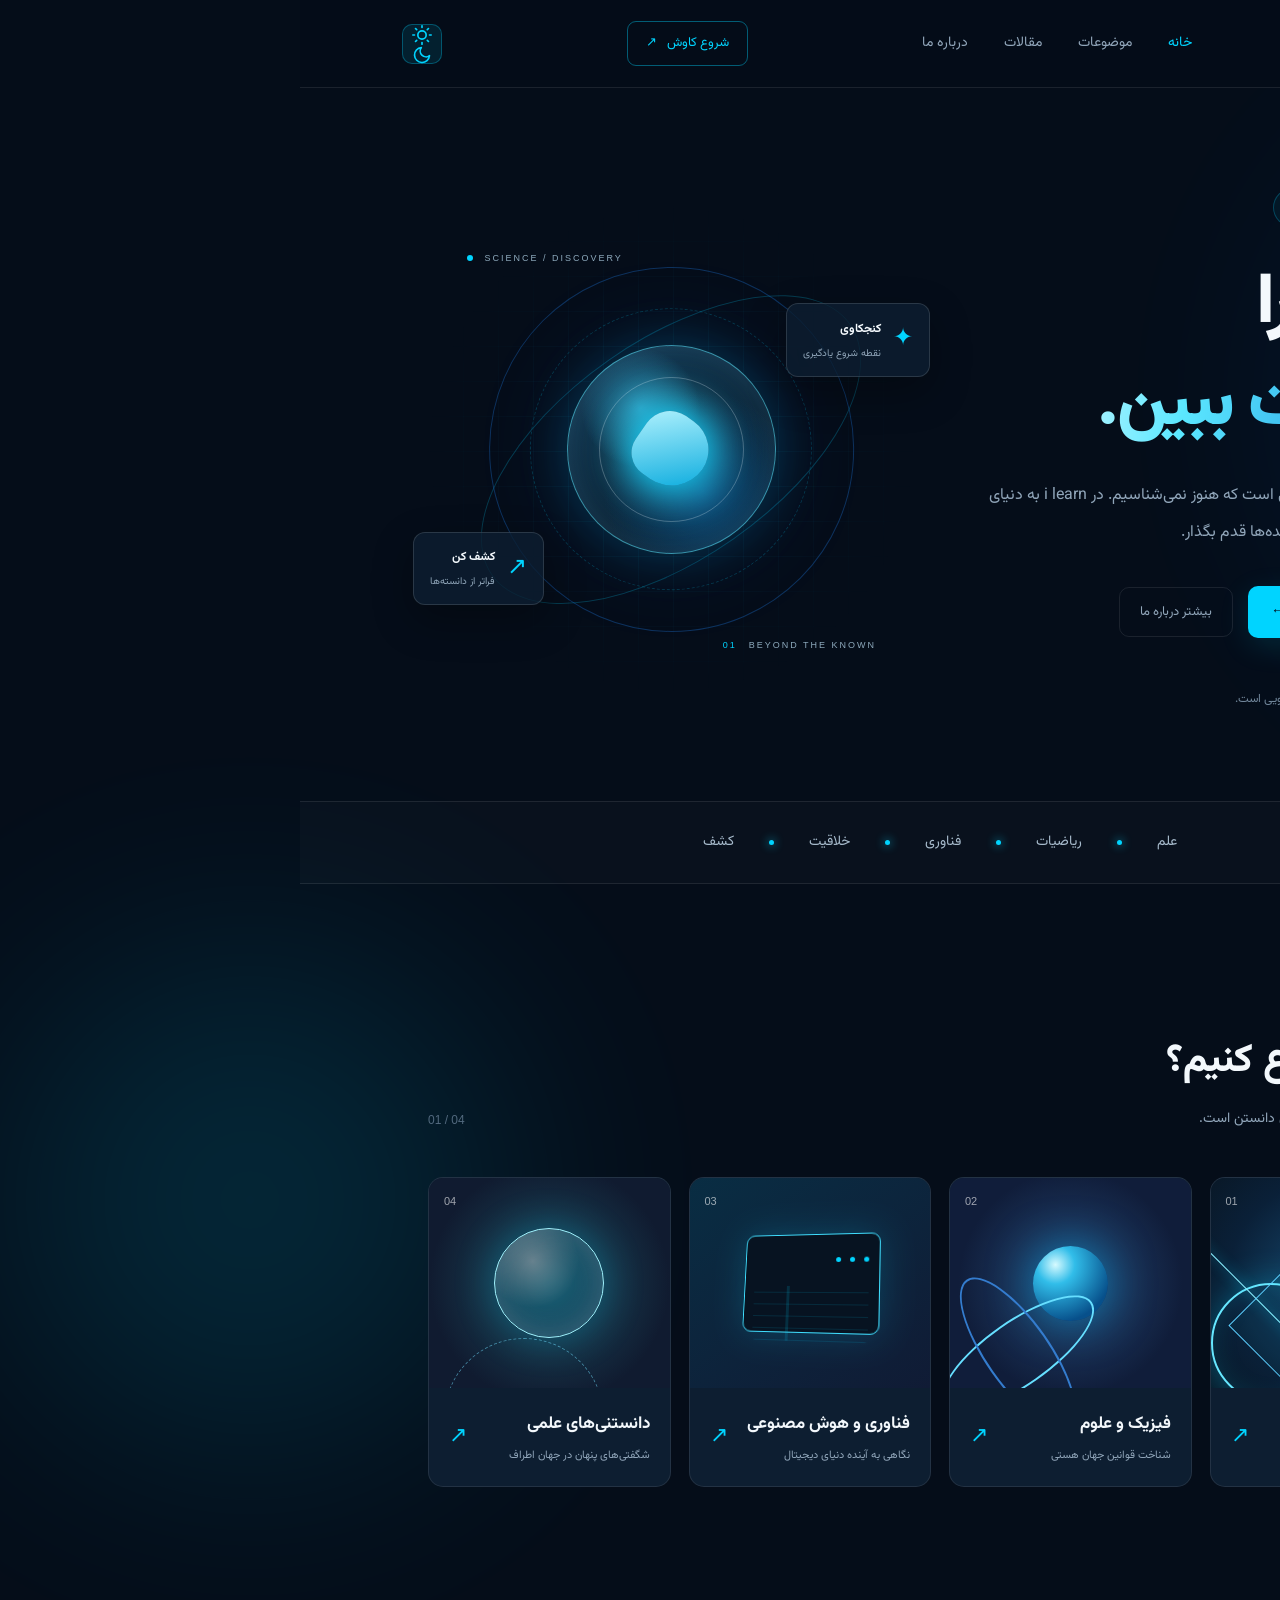
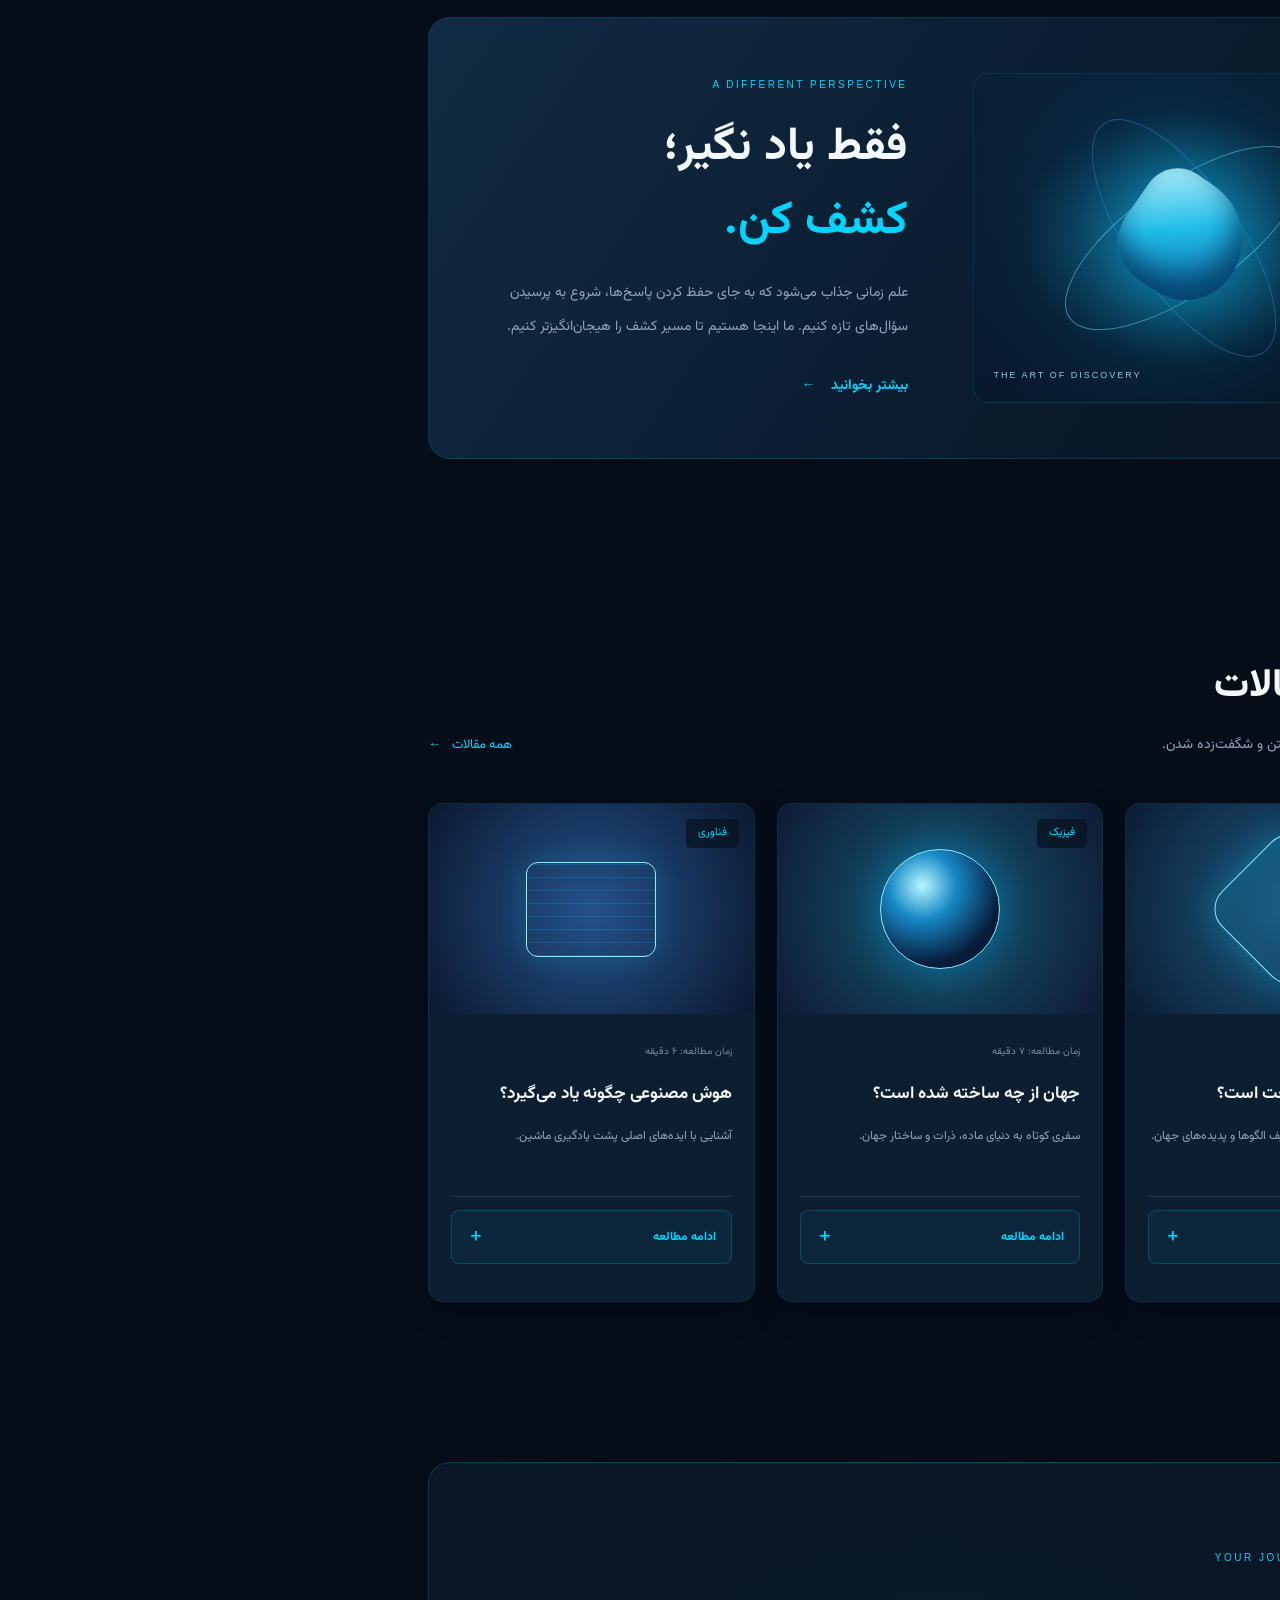
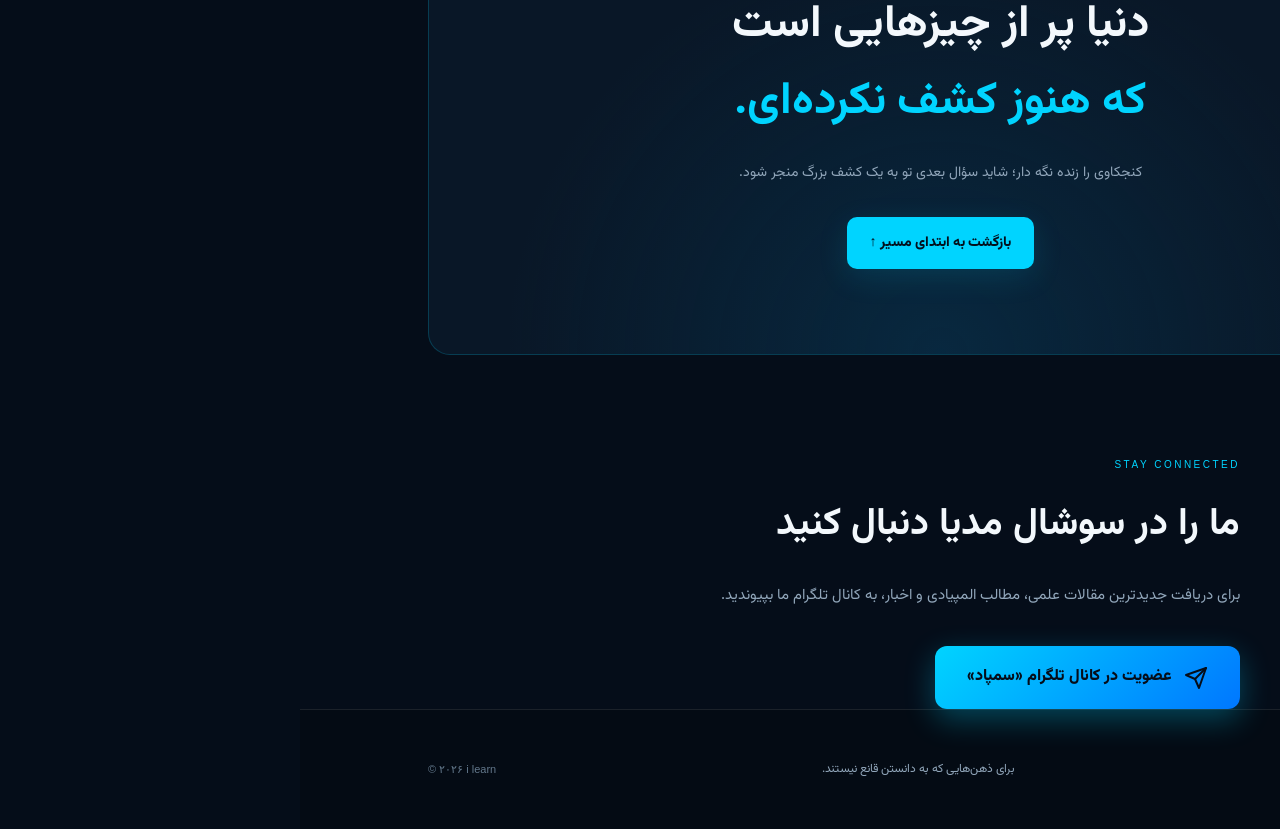
==== commit 7a4b68c2: "Update index.html" ====
--- a/index.html
+++ b/index.html
@@ -37,7 +37,23 @@
             <span>↗</span>
         </a>
 <button class="theme-toggle" aria-label="تغییر تم" onclick="document.body.classList.toggle('light-theme')">
-    🌙
+    <!-- آیکون خورشید (برای تم تیره) -->
+    <svg class="icon-sun" viewBox="0 0 24 24" width="20" height="20" stroke="currentColor" stroke-width="2" fill="none" stroke-linecap="round" stroke-linejoin="round">
+        <circle cx="12" cy="12" r="5"></circle>
+        <line x1="12" y1="1" x2="12" y2="3"></line>
+        <line x1="12" y1="21" x2="12" y2="23"></line>
+        <line x1="4.22" y1="4.22" x2="5.64" y2="5.64"></line>
+        <line x1="18.36" y1="18.36" x2="19.78" y2="19.78"></line>
+        <line x1="1" y1="12" x2="3" y2="12"></line>
+        <line x1="21" y1="12" x2="23" y2="12"></line>
+        <line x1="4.22" y1="19.78" x2="5.64" y2="18.36"></line>
+        <line x1="18.36" y1="5.64" x2="19.78" y2="4.22"></line>
+    </svg>
+    
+    <!-- آیکون ماه (برای تم روشن) -->
+    <svg class="icon-moon" viewBox="0 0 24 24" width="20" height="20" stroke="currentColor" stroke-width="2" fill="none" stroke-linecap="round" stroke-linejoin="round">
+        <path d="M21 12.79A9 9 0 1 1 11.21 3 7 7 0 0 0 21 12.79z"></path>
+    </svg>
 </button>
         <button class="menu-toggle" aria-label="باز کردن منو">
             <span></span>
--- a/style.css
+++ b/style.css
@@ -1753,7 +1753,6 @@
 
 /* افکت شیشه‌ای و نورانی برای کارت‌های مقاله */
 .article-card {
-    background: rgba(13, 30, 49, 0.7) !important;
     backdrop-filter: blur(10px);
     -webkit-backdrop-filter: blur(10px);
     border: 1px solid rgba(0, 212, 255, 0.1) !important;
@@ -1880,3 +1879,209 @@
         display: none;
     }
 }
+
+/* =========================
+   22. تم روشن
+========================= */
+
+body.light-theme {
+    --bg: #f5f9fc;
+    --bg-soft: #eaf2f8;
+    --surface: #ffffff;
+    --surface-light: #f0f6fa;
+    --white: #0a1a2a;
+    --muted: #4a6278;
+    --border: rgba(0,0,0,0.1);
+    --cyan: #0099cc;
+    --cyan-soft: #0077aa;
+}
+
+.theme-toggle {
+    background: rgba(0, 212, 255, 0.1);
+    border: 1px solid rgba(0, 212, 255, 0.3);
+    color: var(--cyan);
+    width: 40px;
+    height: 40px;
+    border-radius: 10px;
+    cursor: pointer;
+    font-size: 18px;
+    display: grid;
+    place-items: center;
+    transition: 0.3s;
+    margin-right: 10px;
+}
+
+.theme-toggle:hover {
+    background: rgba(0, 212, 255, 0.2);
+    transform: scale(1.05);
+}
+
+@media (max-width: 700px) {
+    .theme-toggle {
+        display: none;
+    }
+}
+
+/* =========================
+   23. اصلاح تم روشن برای بخش‌های خاص
+========================= */
+
+/* بخش ویژه (کشف کن) */
+body.light-theme .feature-section {
+    background: linear-gradient(125deg, #eaf2f8, #ffffff 80%);
+    border-color: rgba(0, 153, 204, 0.2);
+}
+
+/* پس‌زمینه‌ی تصویرسازی بخش ویژه */
+body.light-theme .feature-image {
+    background: radial-gradient(ellipse at 50% 50%, #d0e8f5, transparent 55%),
+                linear-gradient(145deg, #f0f6fa, #ffffff);
+    border-color: rgba(0, 153, 204, 0.2);
+}
+
+/* کارت‌های مقاله (متن‌ها دیده بشن) */
+body.light-theme .article-card {
+    background: rgba(255, 255, 255, 0.9) !important;
+}
+
+/* دکمه‌ی ادامه مطالعه */
+body.light-theme .article-details summary {
+    background: rgba(0, 153, 204, 0.05);
+    border-color: rgba(0, 153, 204, 0.2);
+}
+
+body.light-theme .article-details summary:hover {
+    background: rgba(0, 153, 204, 0.15);
+}
+
+/* بخش پایانی (دنیا پر از چیزهایی است...) */
+body.light-theme .closing-section {
+    background: radial-gradient(ellipse at 50% 100%, #d0e8f5 60%, transparent),
+                #f0f6fa;
+    border-color: rgba(0, 153, 204, 0.2);
+}
+
+/* بخش سوشال مدیا */
+body.light-theme .social-section {
+    background: radial-gradient(circle at 50% 120%, rgba(0, 153, 204, 0.15), transparent 60%),
+                linear-gradient(145deg, #f0f6fa, #ffffff);
+    border-color: rgba(0, 153, 204, 0.2);
+}
+
+/* منو روی موبایل (پس‌زمینه‌ی کشویی) */
+body.light-theme .nav-links {
+    background: rgba(245, 249, 252, 0.97);
+}
+
+/* پاورقی */
+body.light-theme .footer {
+    background: #eaf2f8;
+}
+
+/* پس‌زمینه‌ی هدر */
+body.light-theme .navbar {
+    background: rgba(245, 249, 252, 0.85);
+}
+
+/* =========================
+   24. فیکس نهایی تم روشن برای کارت‌های مقاله
+========================= */
+
+body.light-theme .article-card {
+    background: #ffffff !important;
+    border-color: rgba(0, 153, 204, 0.2) !important;
+    box-shadow: 0 5px 20px rgba(0, 0, 0, 0.05) !important;
+}
+
+body.light-theme .article-card:hover {
+    box-shadow: 0 10px 30px rgba(0, 153, 204, 0.15) !important;
+}
+
+/* متن‌های داخل کارت مقاله */
+body.light-theme .article-body p,
+body.light-theme .article-meta,
+body.light-theme .article-full {
+    color: #333333 !important;
+}
+
+/* تیترهای داخل کارت مقاله */
+body.light-theme .article-body h3,
+body.light-theme .article-full h4 {
+    color: #0a1a2a !important;
+}
+
+/* دکمه ادامه مطالعه */
+body.light-theme .article-details summary {
+    background: #f0f6fa !important;
+    border-color: rgba(0, 153, 204, 0.3) !important;
+    color: #0099cc !important;
+}
+
+/* خط جداکننده بالای دکمه */
+body.light-theme .article-details {
+    border-top-color: rgba(0, 0, 0, 0.1) !important;
+}
+
+/* =========================
+   25. فیکس کارت‌های شناور در تم روشن
+========================= */
+
+body.light-theme .floating-card {
+    background: #ffffff !important;
+    border-color: rgba(0, 153, 204, 0.2) !important;
+    box-shadow: 0 10px 30px rgba(0, 0, 0, 0.08) !important;
+}
+
+body.light-theme .floating-card strong {
+    color: #0a1a2a !important;
+}
+
+body.light-theme .floating-card small {
+    color: #4a6278 !important;
+}
+
+body.light-theme .floating-icon {
+    color: #0099cc !important;
+}
+
+/* =========================
+   27. استایل اختصاصی کارت‌های شناور
+========================= */
+
+/* استایل پیش‌فرض (برای تم تیره) */
+.floating-card {
+    background: rgba(13, 30, 49, 0.8);
+    border: 1px solid rgba(255, 255, 255, 0.13);
+    box-shadow: 0 15px 40px rgba(0, 0, 0, 0.3);
+}
+
+.floating-card strong {
+    color: var(--white);
+}
+
+.floating-card small {
+    color: var(--muted);
+}
+
+.floating-icon {
+    color: var(--cyan);
+}
+
+/* استایل مخصوص تم روشن */
+body.light-theme .floating-card {
+    background: #ffffff;
+    border-color: rgba(0, 153, 204, 0.2);
+    box-shadow: 0 10px 30px rgba(0, 0, 0, 0.08);
+}
+
+body.light-theme .floating-card strong {
+    color: #0a1a2a;
+}
+
+body.light-theme .floating-card small {
+    color: #4a6278;
+}
+
+body.light-theme .floating-icon {
+    color: #0099cc;
+}
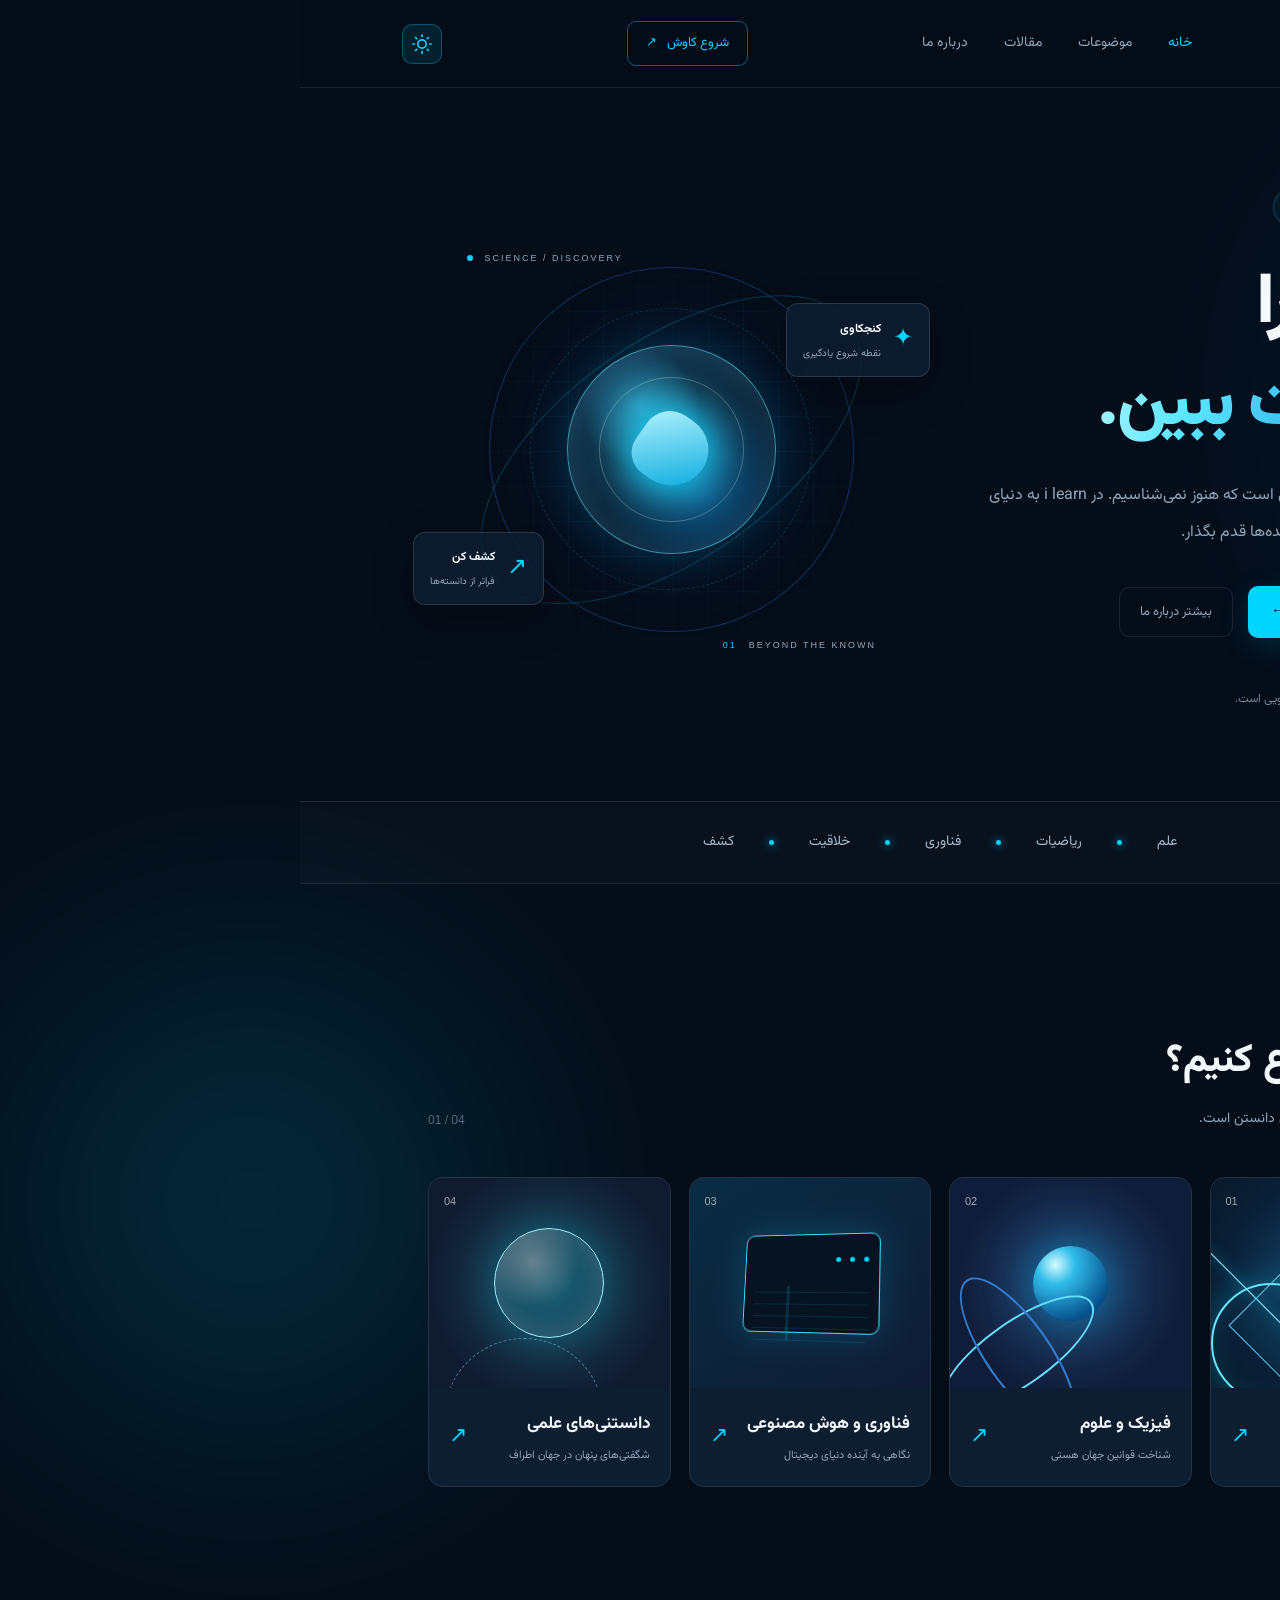
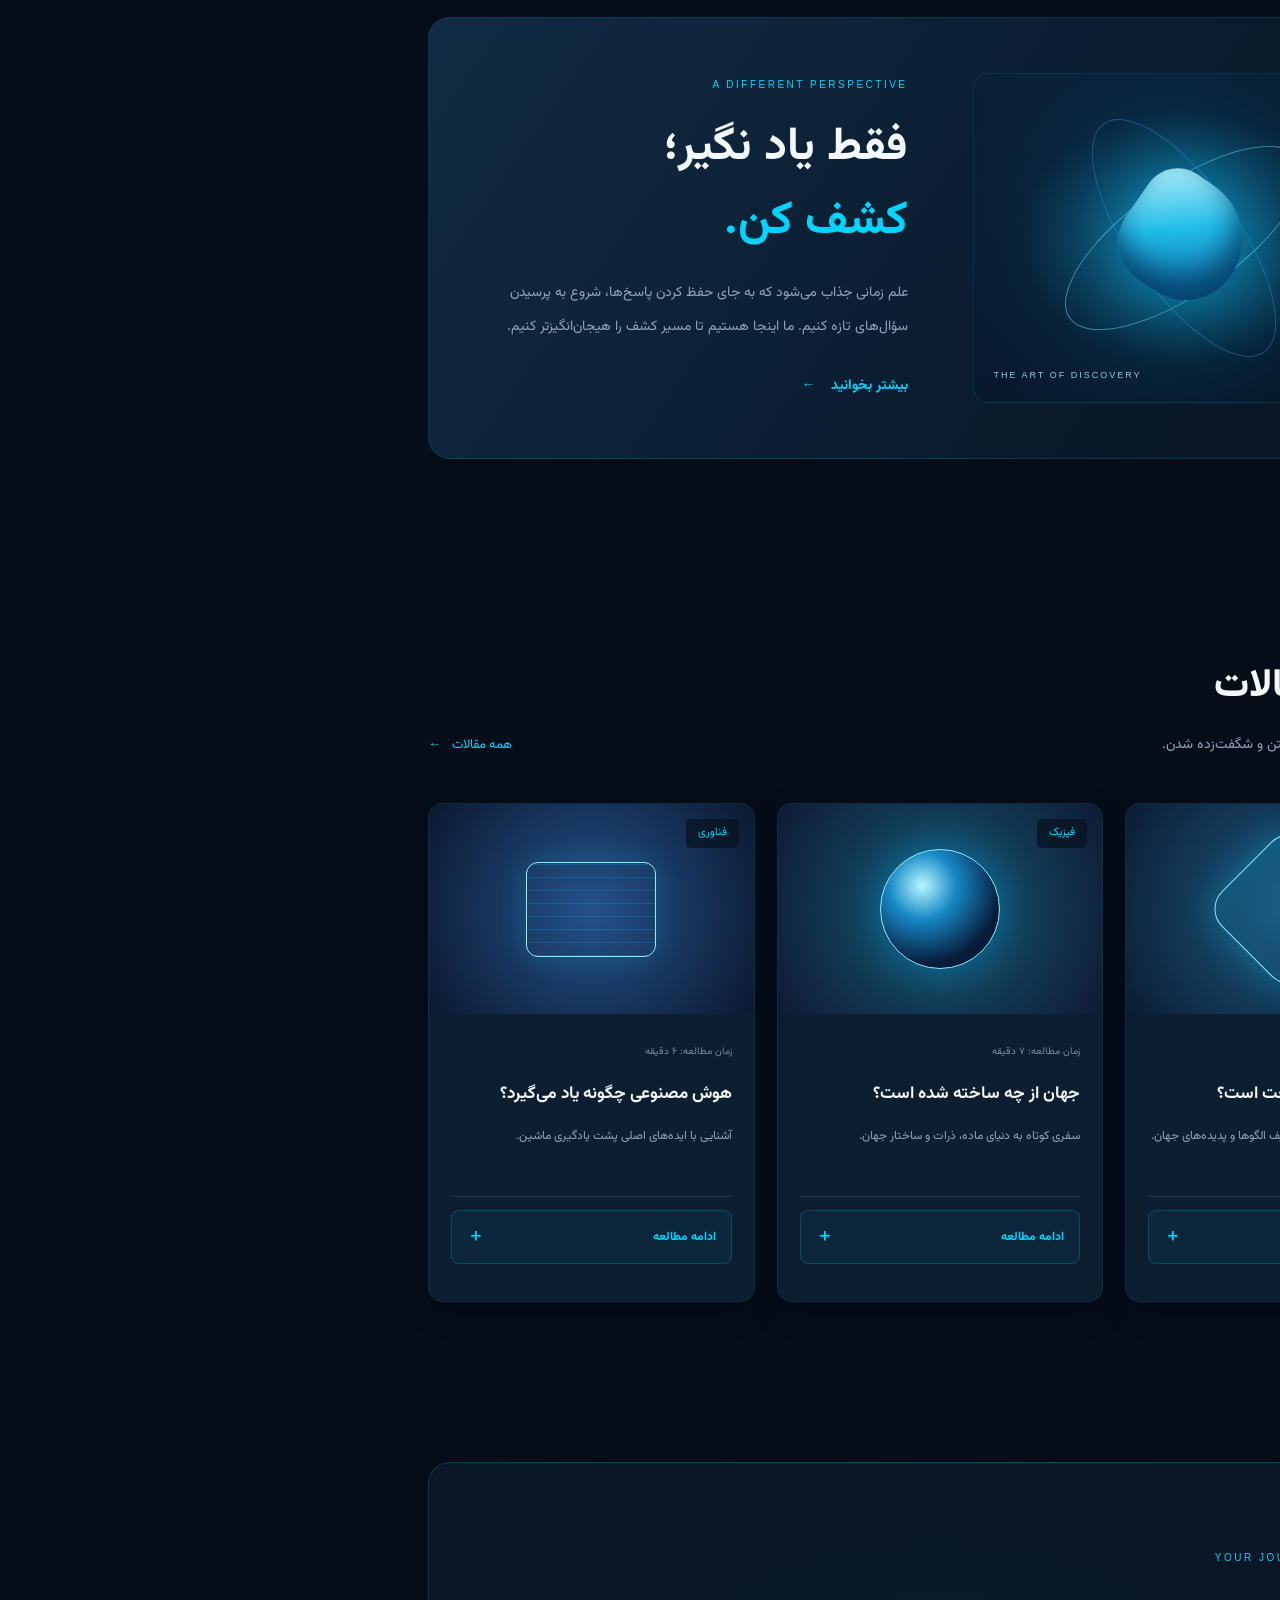
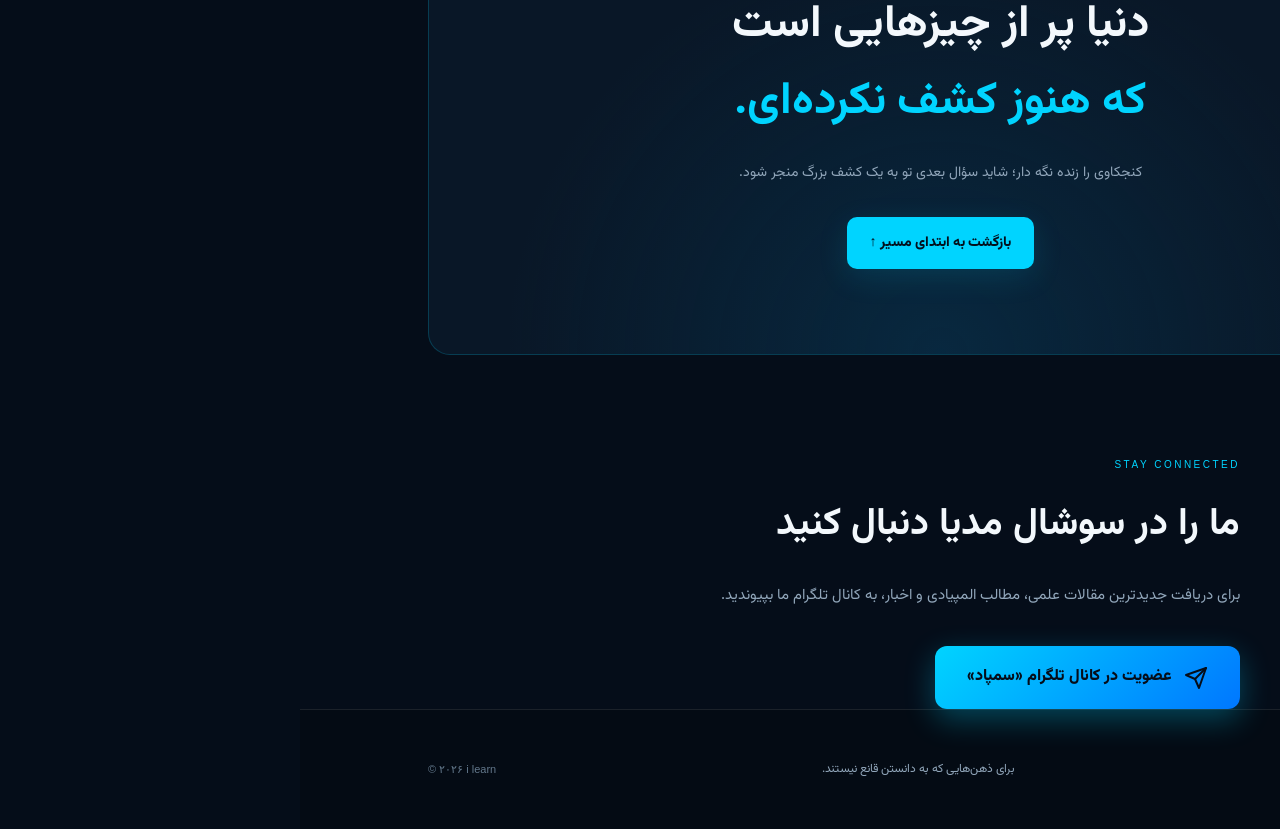
==== commit f77d5345: "Update index.html" ====
--- a/index.html
+++ b/index.html
@@ -593,14 +593,7 @@
         <span class="footer-copy">© ۲۰۲۶ i learn</span>
     </footer>
 
-    <script>
-        const menuButton = document.querySelector('.menu-toggle');
-        const navigation = document.querySelector('.nav-links');
-        menuButton.addEventListener('click', () => {
-            navigation.classList.toggle('show');
-            menuButton.classList.toggle('opened');
-        });
-    </script>
+        <script src="script.js"></script>
 
 </body>
 </html>
--- a/style.css
+++ b/style.css
@@ -2085,3 +2085,25 @@
 body.light-theme .floating-icon {
     color: #0099cc;
 }
+
+/* =========================
+   28. مدیریت نمایش آیکون‌های تم
+========================= */
+
+/* در حالت پیش‌فرض (دارک)، خورشید دیده می‌شه و ماه مخفیه */
+.theme-toggle .icon-sun {
+    display: block;
+}
+
+.theme-toggle .icon-moon {
+    display: none;
+}
+
+/* وقتی روی سایت کلاس light-theme باشه (روشن)، ماه دیده می‌شه و خورشید مخفی */
+body.light-theme .theme-toggle .icon-sun {
+    display: none;
+}
+
+body.light-theme .theme-toggle .icon-moon {
+    display: block;
+}
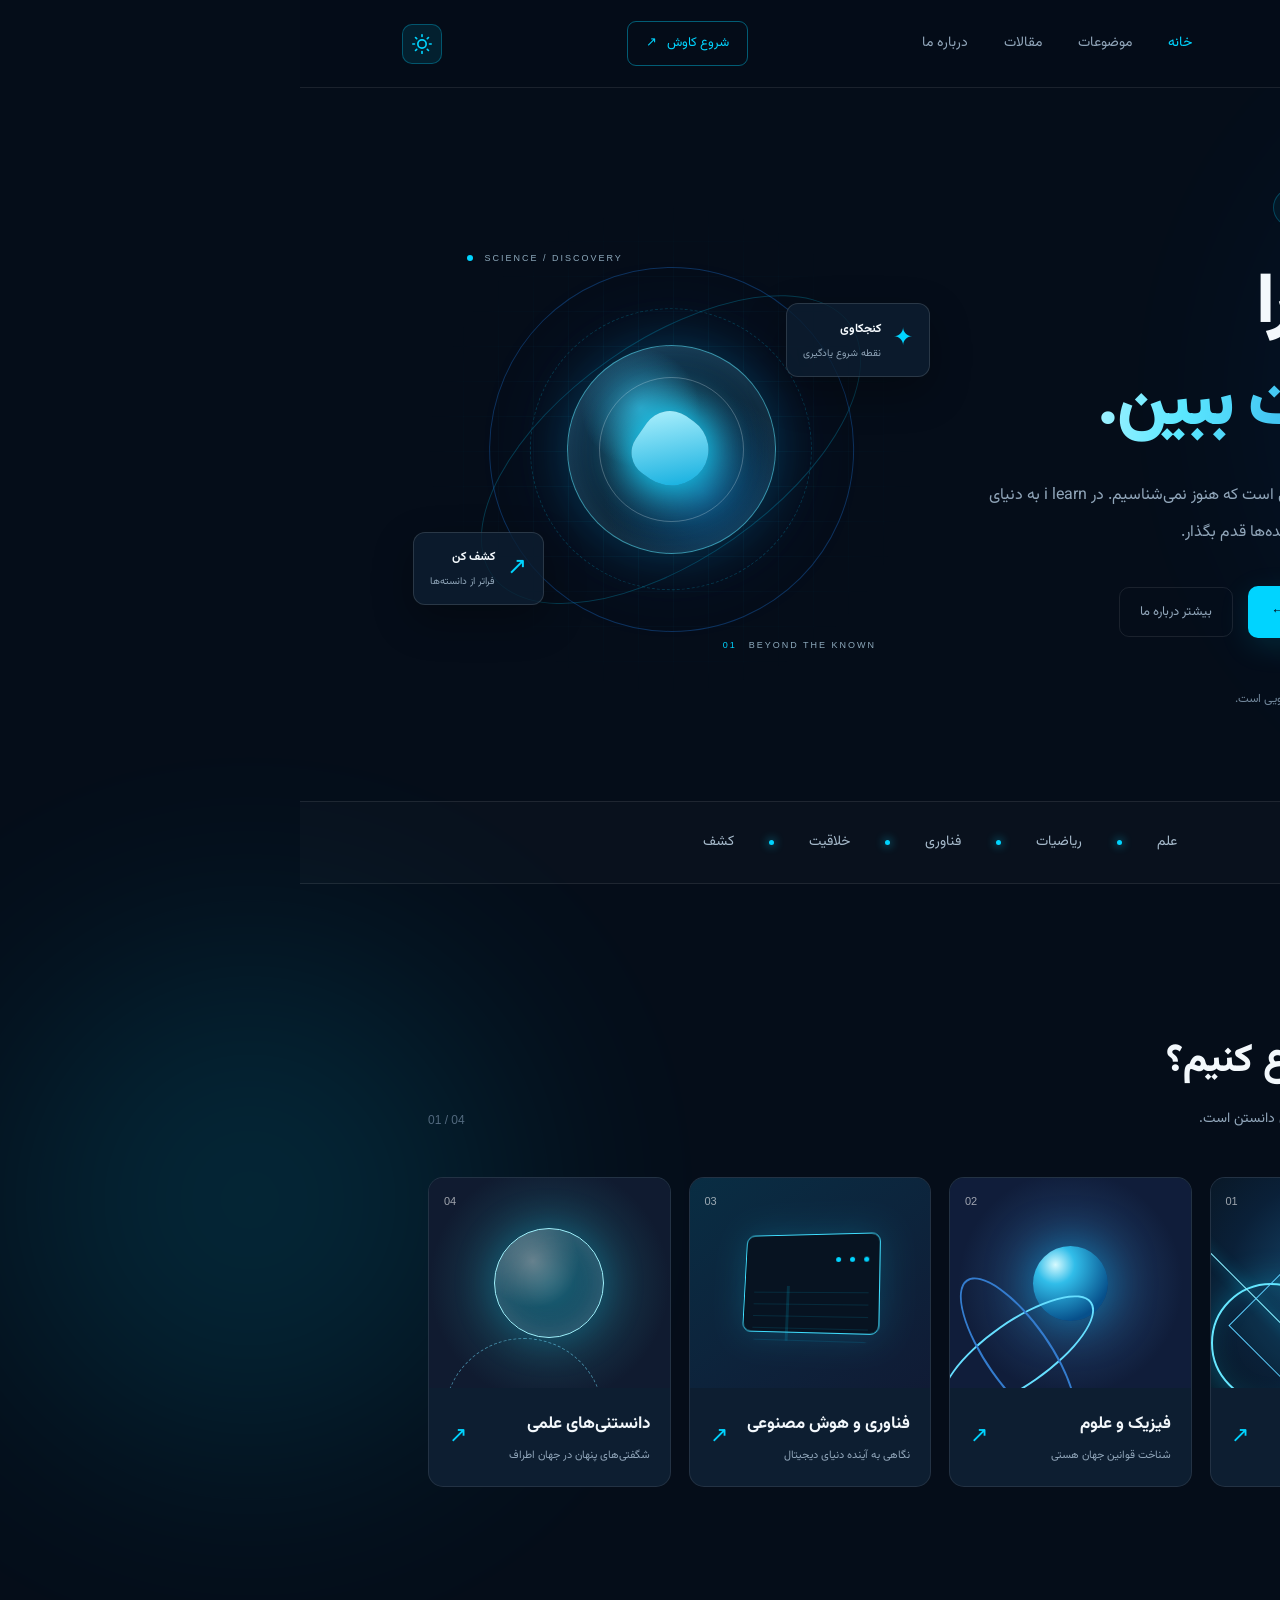
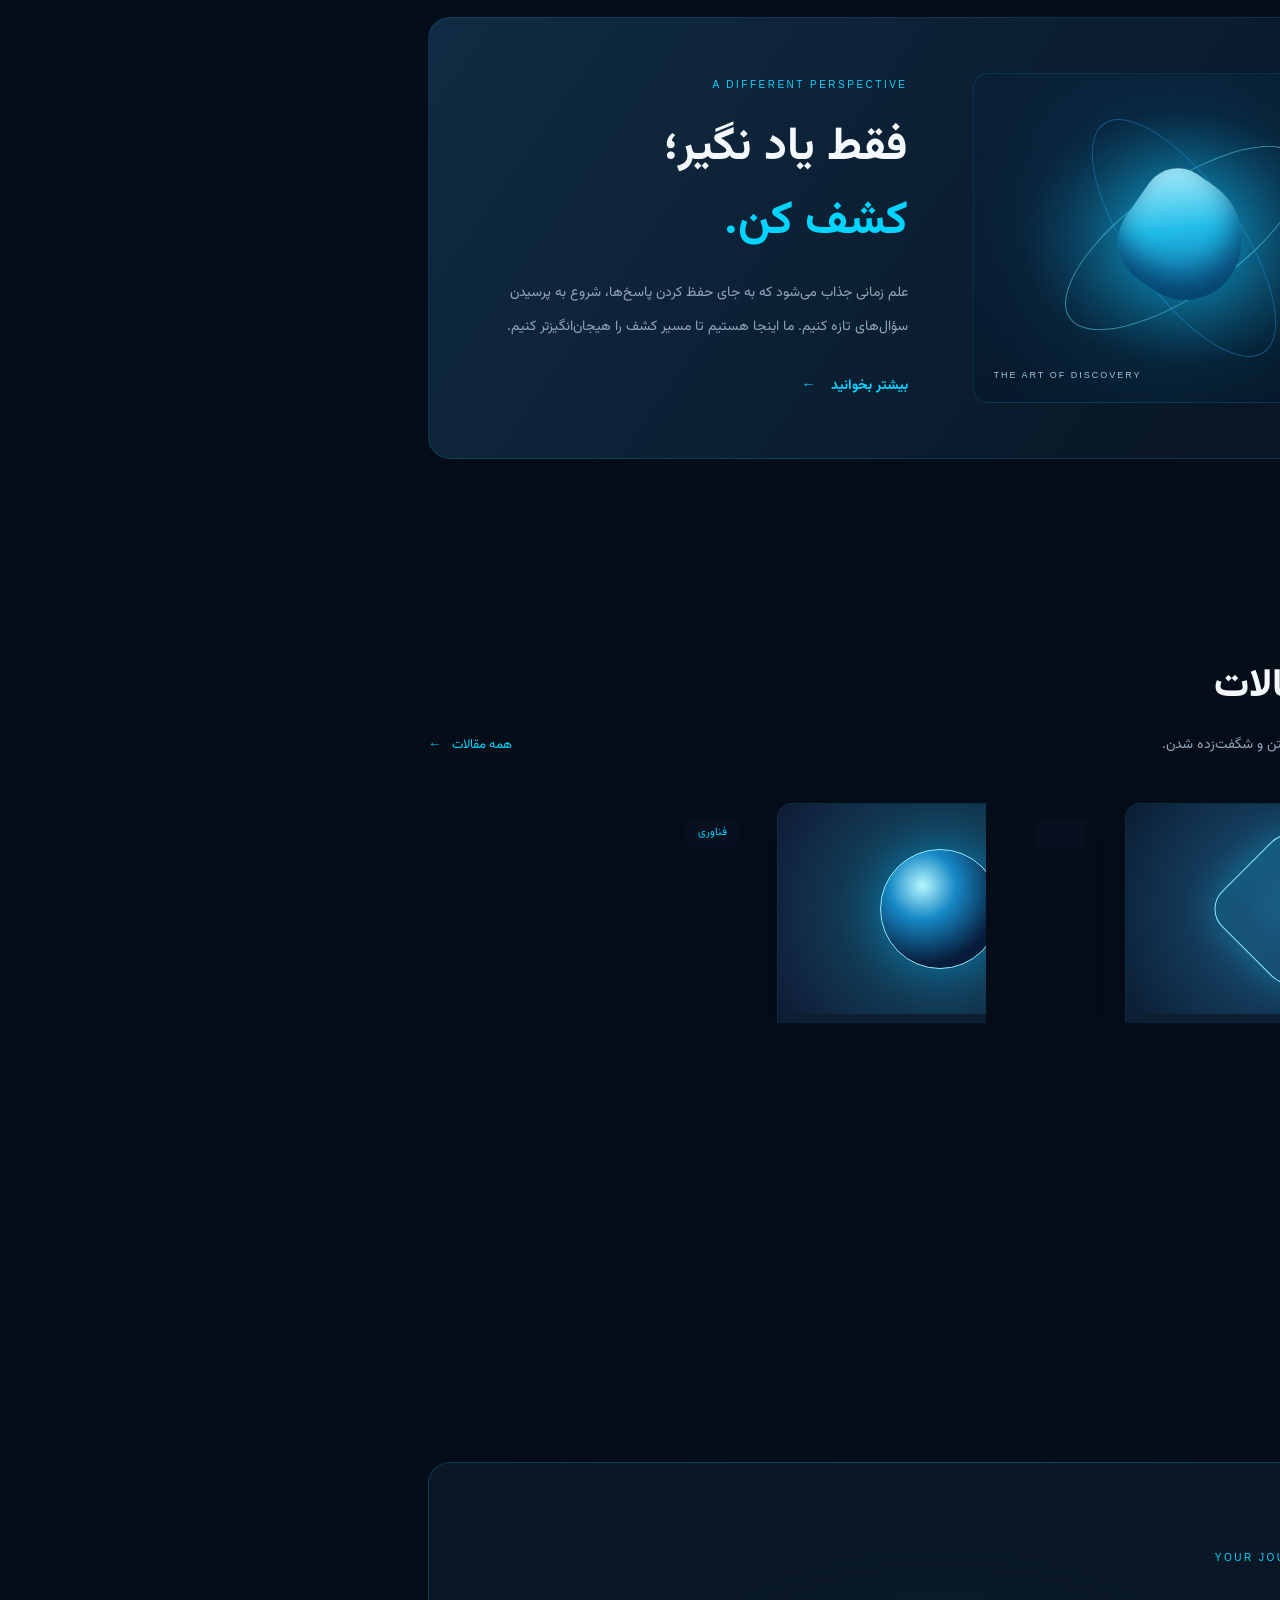
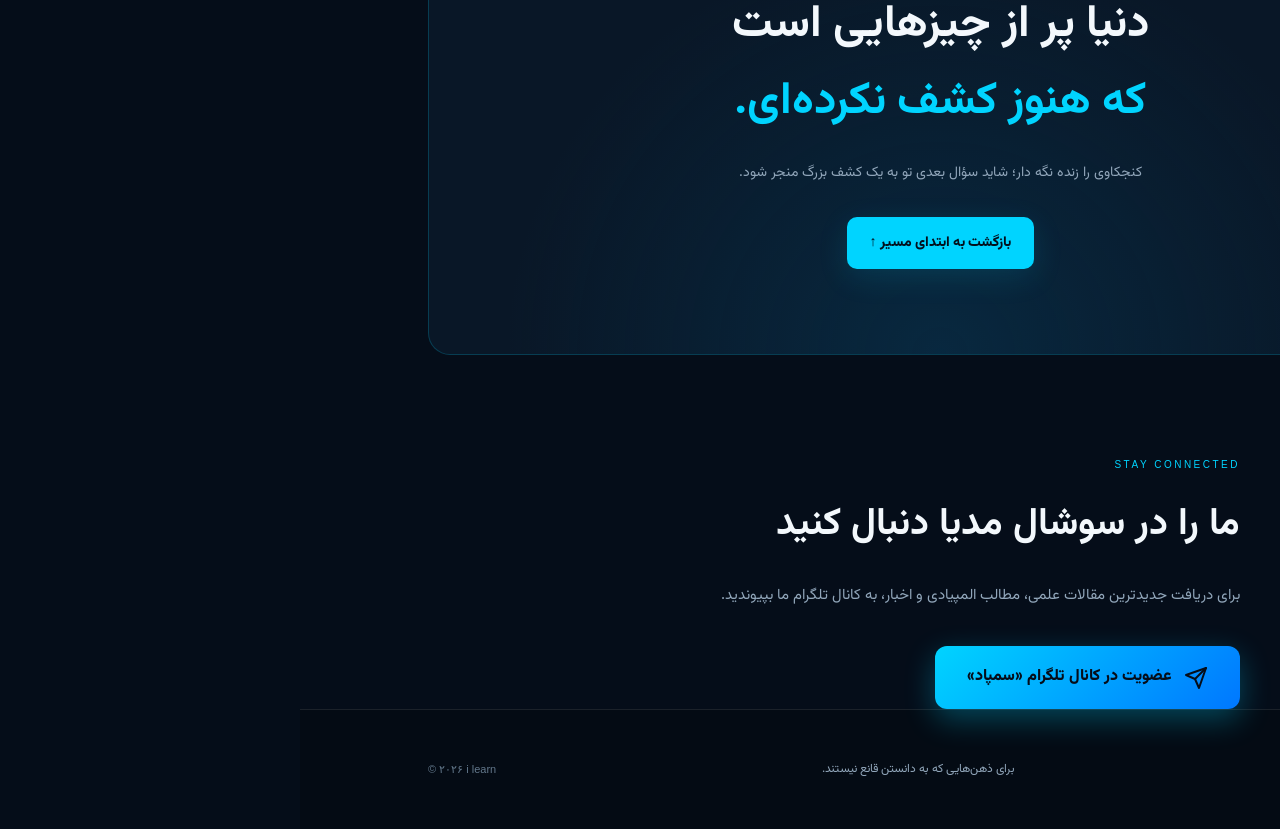
==== commit 3e565c81: "Update index.html" ====
--- a/index.html
+++ b/index.html
@@ -36,7 +36,7 @@
             شروع کاوش
             <span>↗</span>
         </a>
-<button class="theme-toggle" aria-label="تغییر تم" onclick="document.body.classList.toggle('light-theme')">
+<button class="theme-toggle" aria-label="تغییر تم">
     <!-- آیکون خورشید (برای تم تیره) -->
     <svg class="icon-sun" viewBox="0 0 24 24" width="20" height="20" stroke="currentColor" stroke-width="2" fill="none" stroke-linecap="round" stroke-linejoin="round">
         <circle cx="12" cy="12" r="5"></circle>
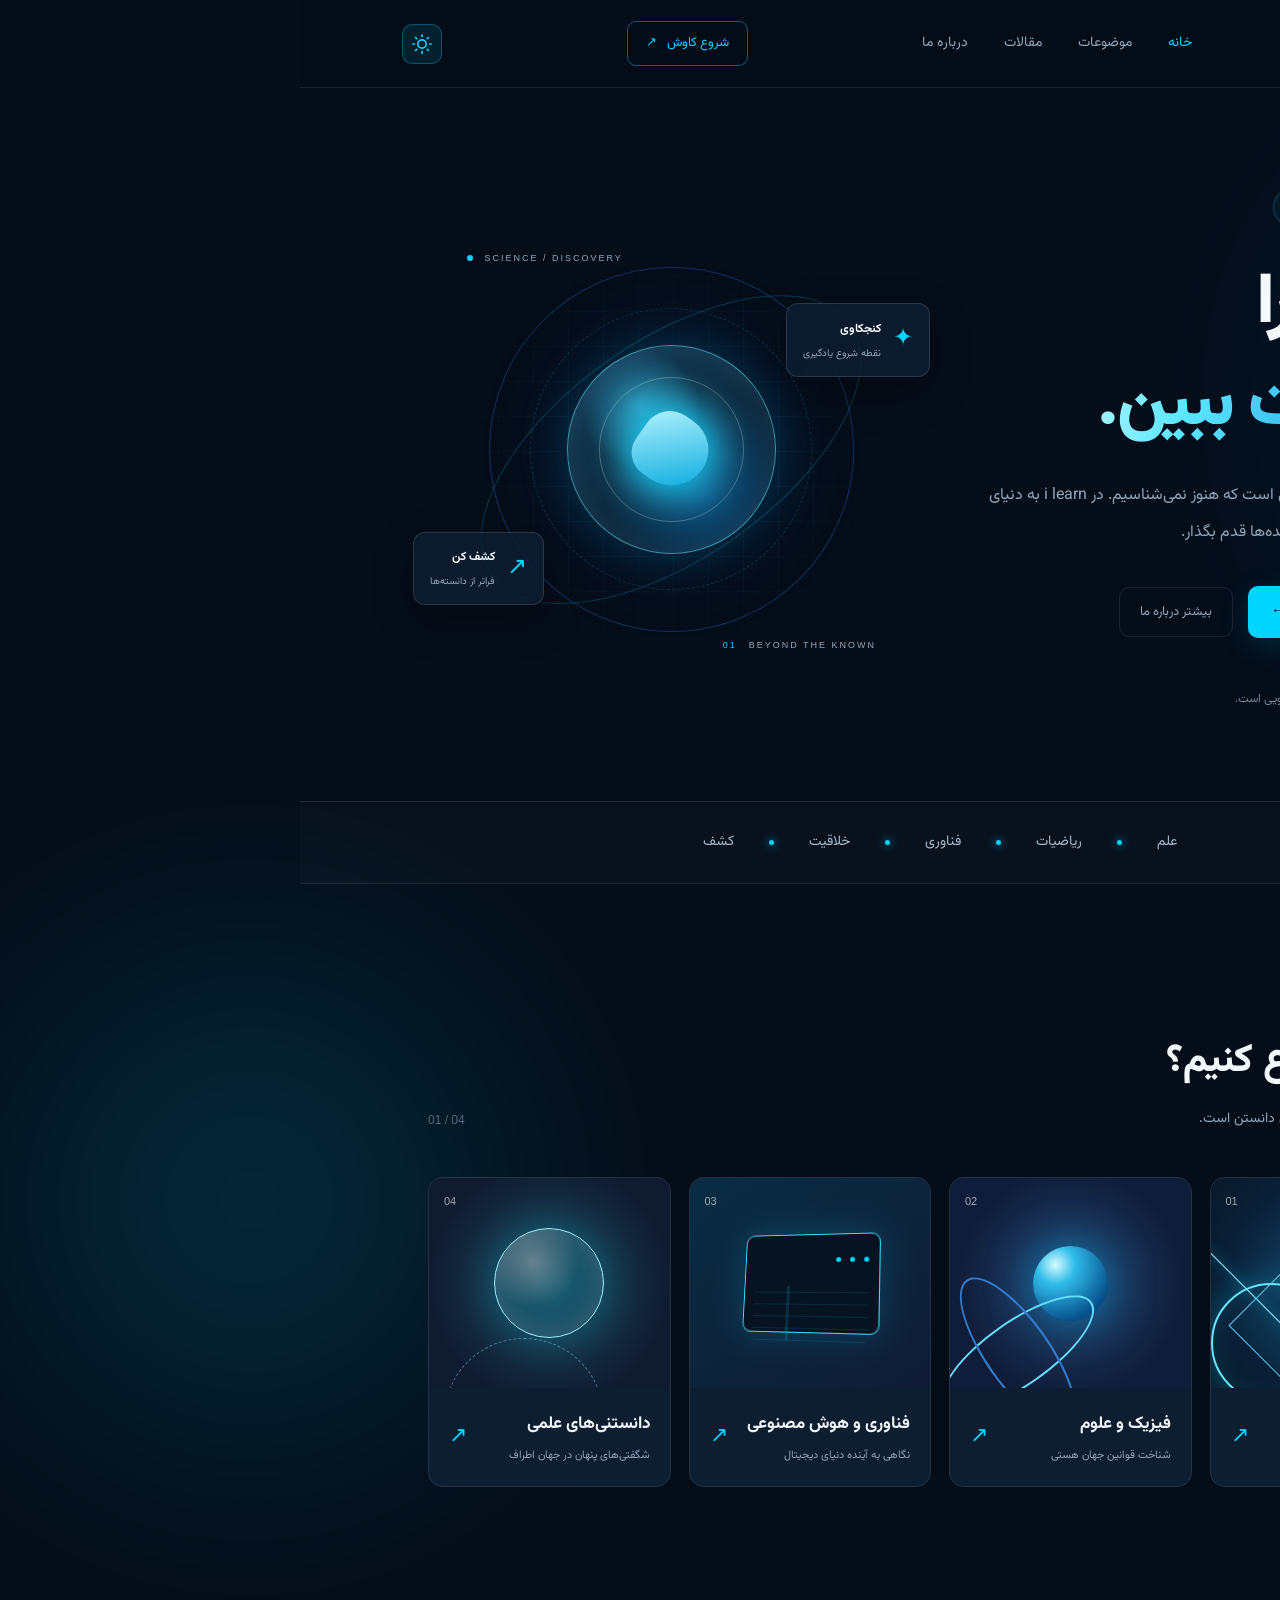
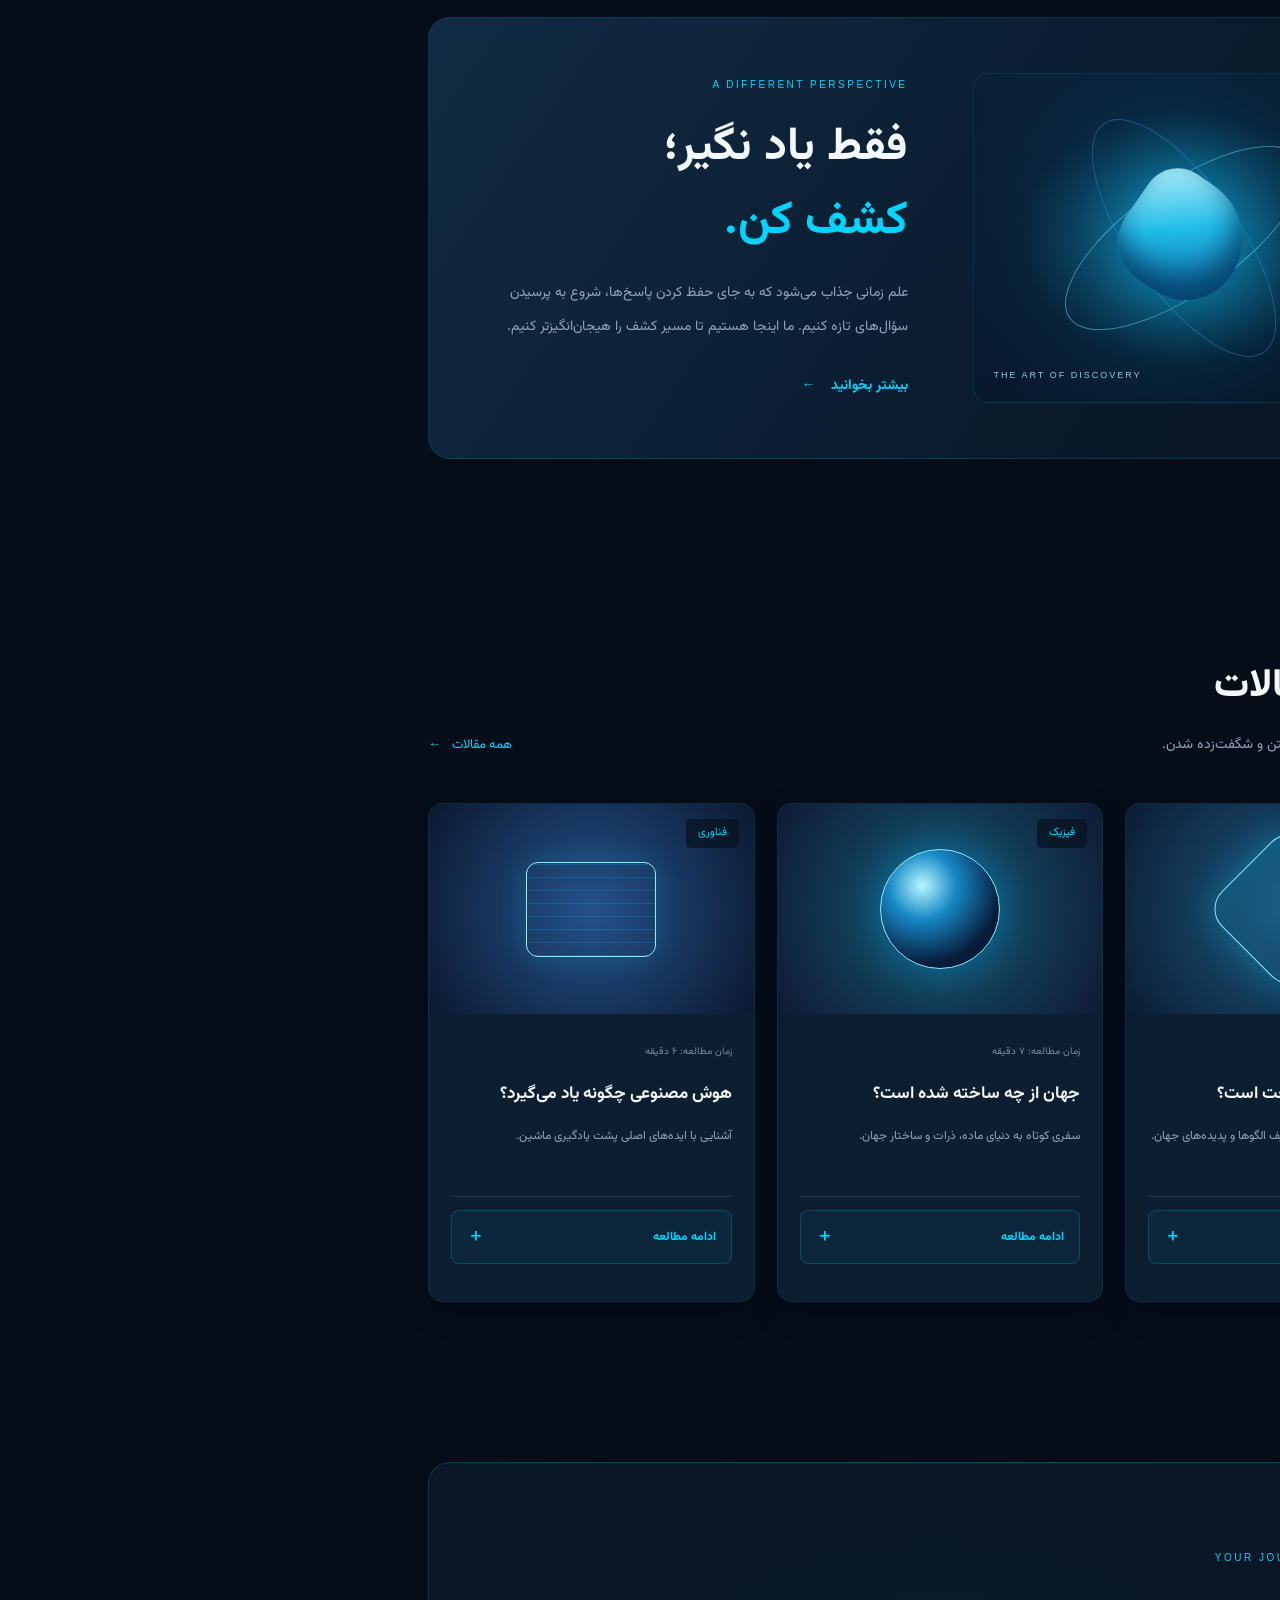
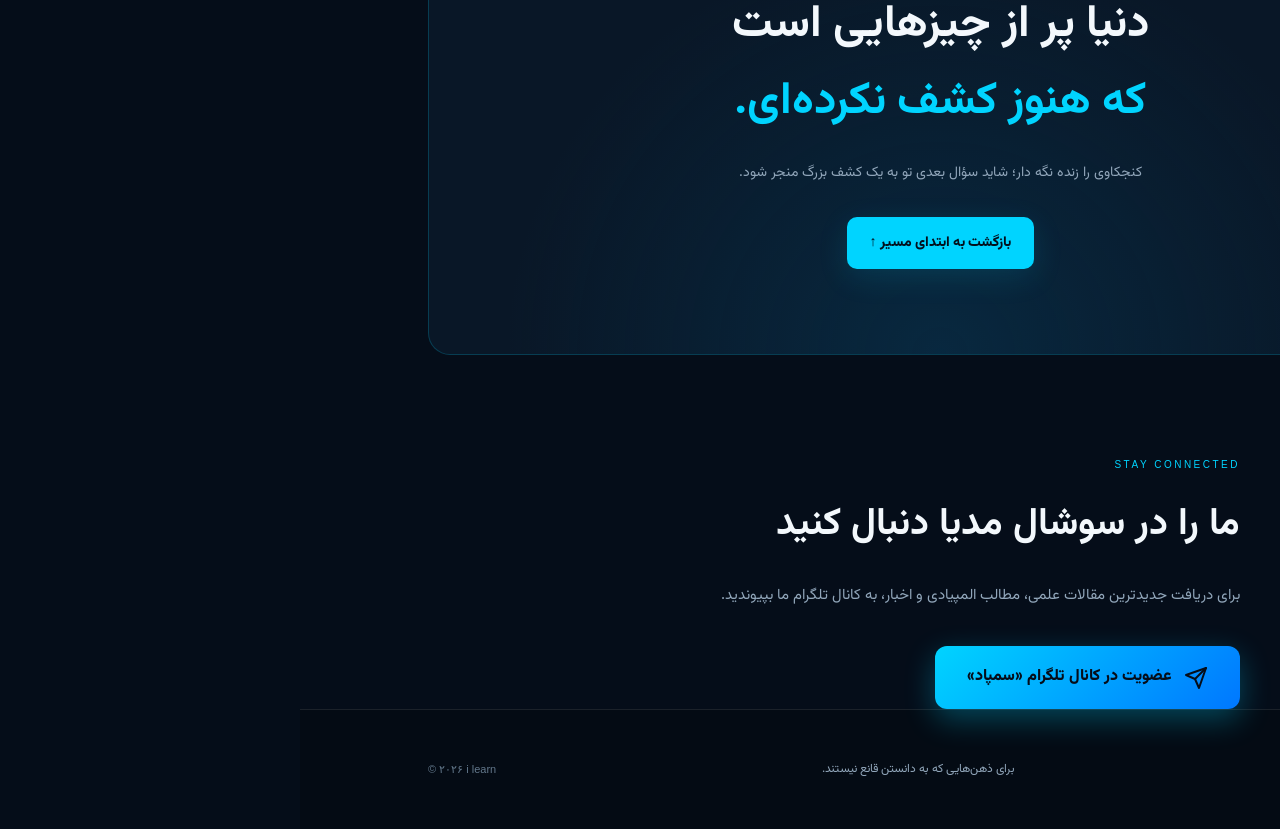
==== commit d38a27ba: "Update index.html" ====
--- a/index.html
+++ b/index.html
@@ -597,3 +597,5 @@
 
 </body>
 </html>
+
+
